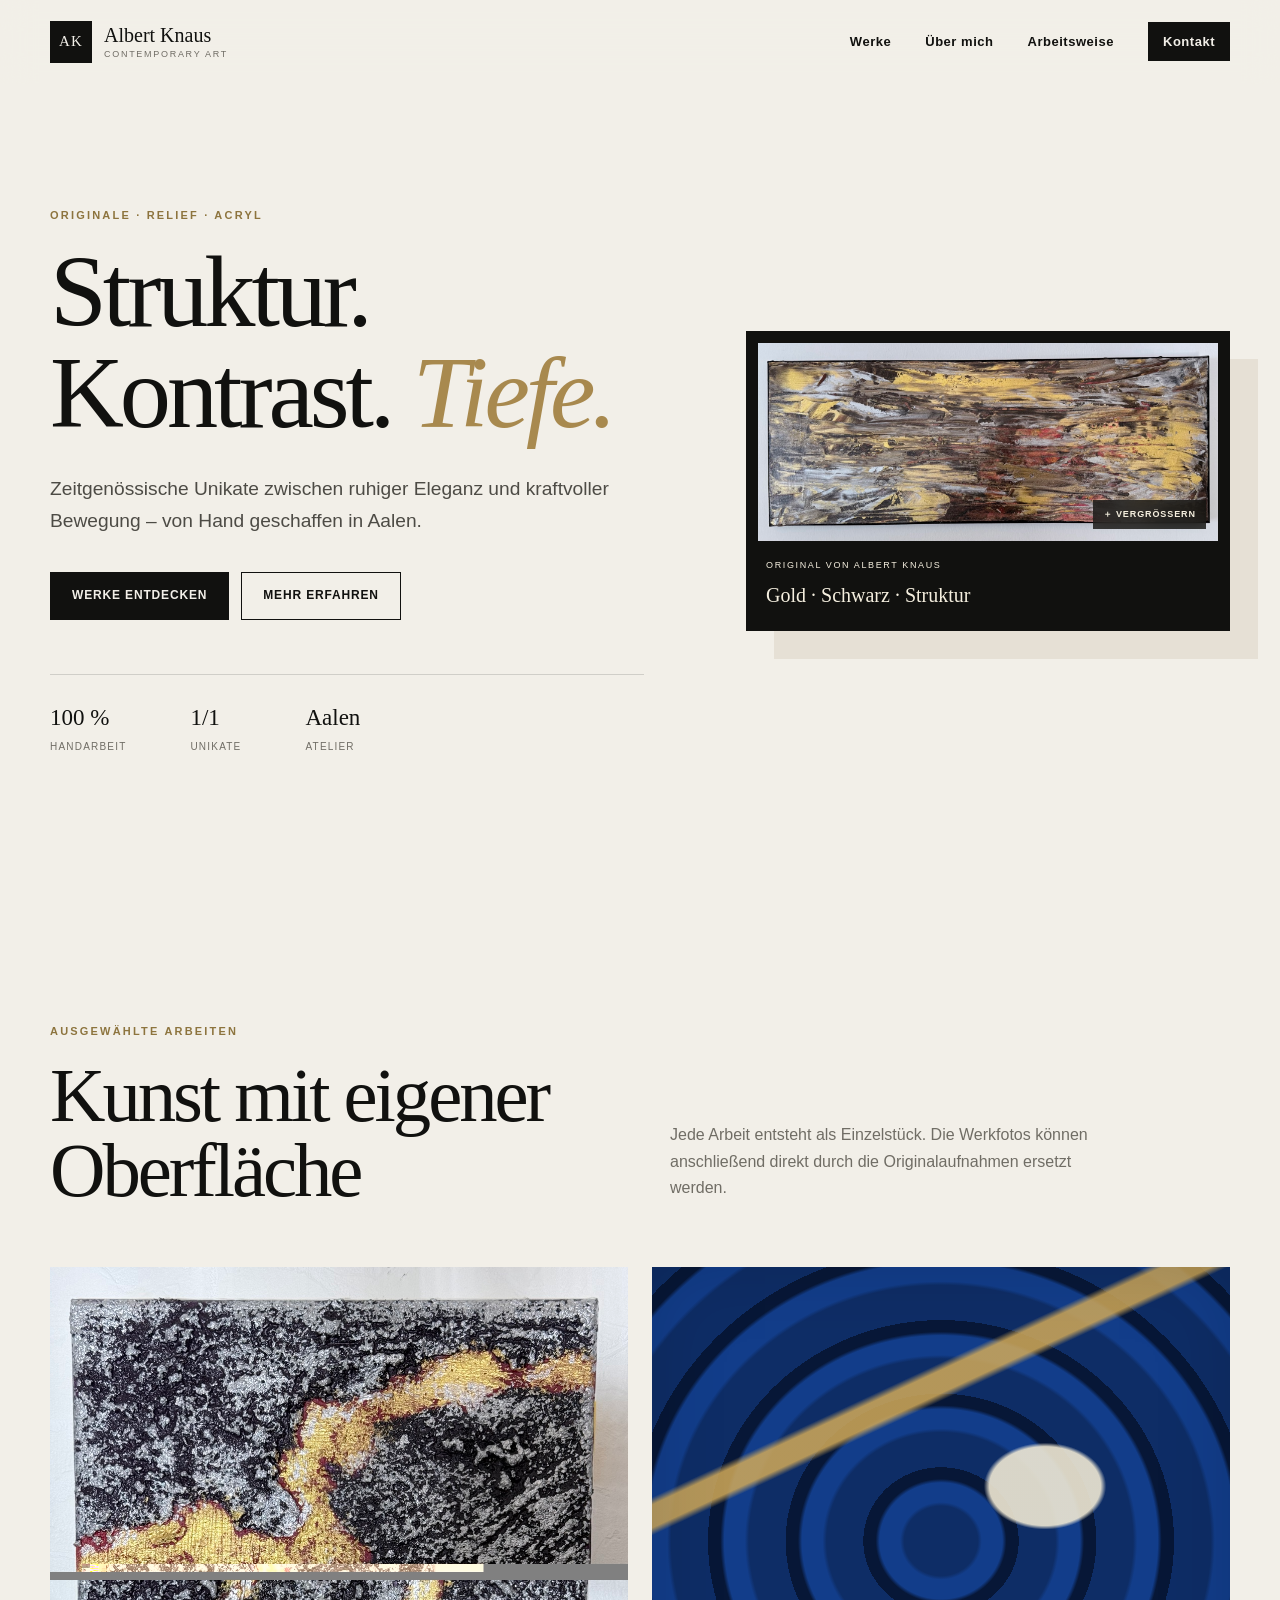
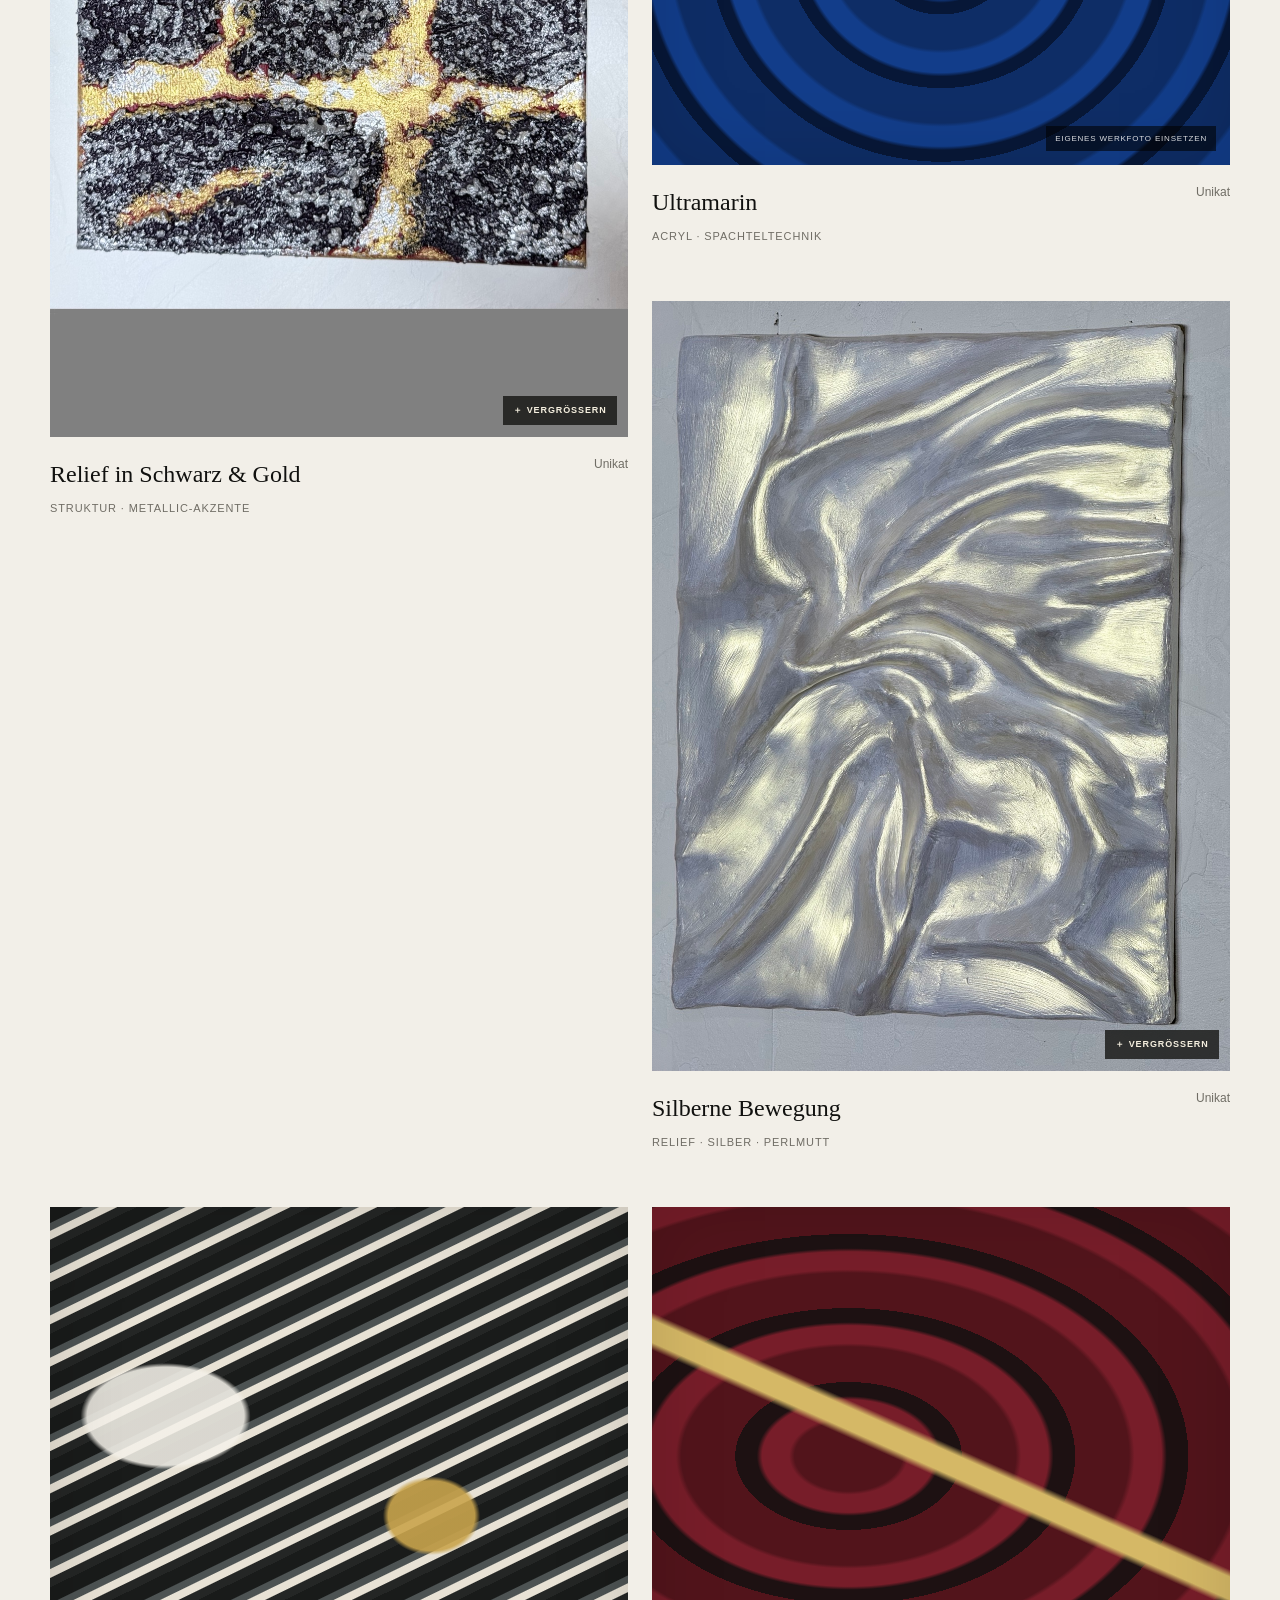
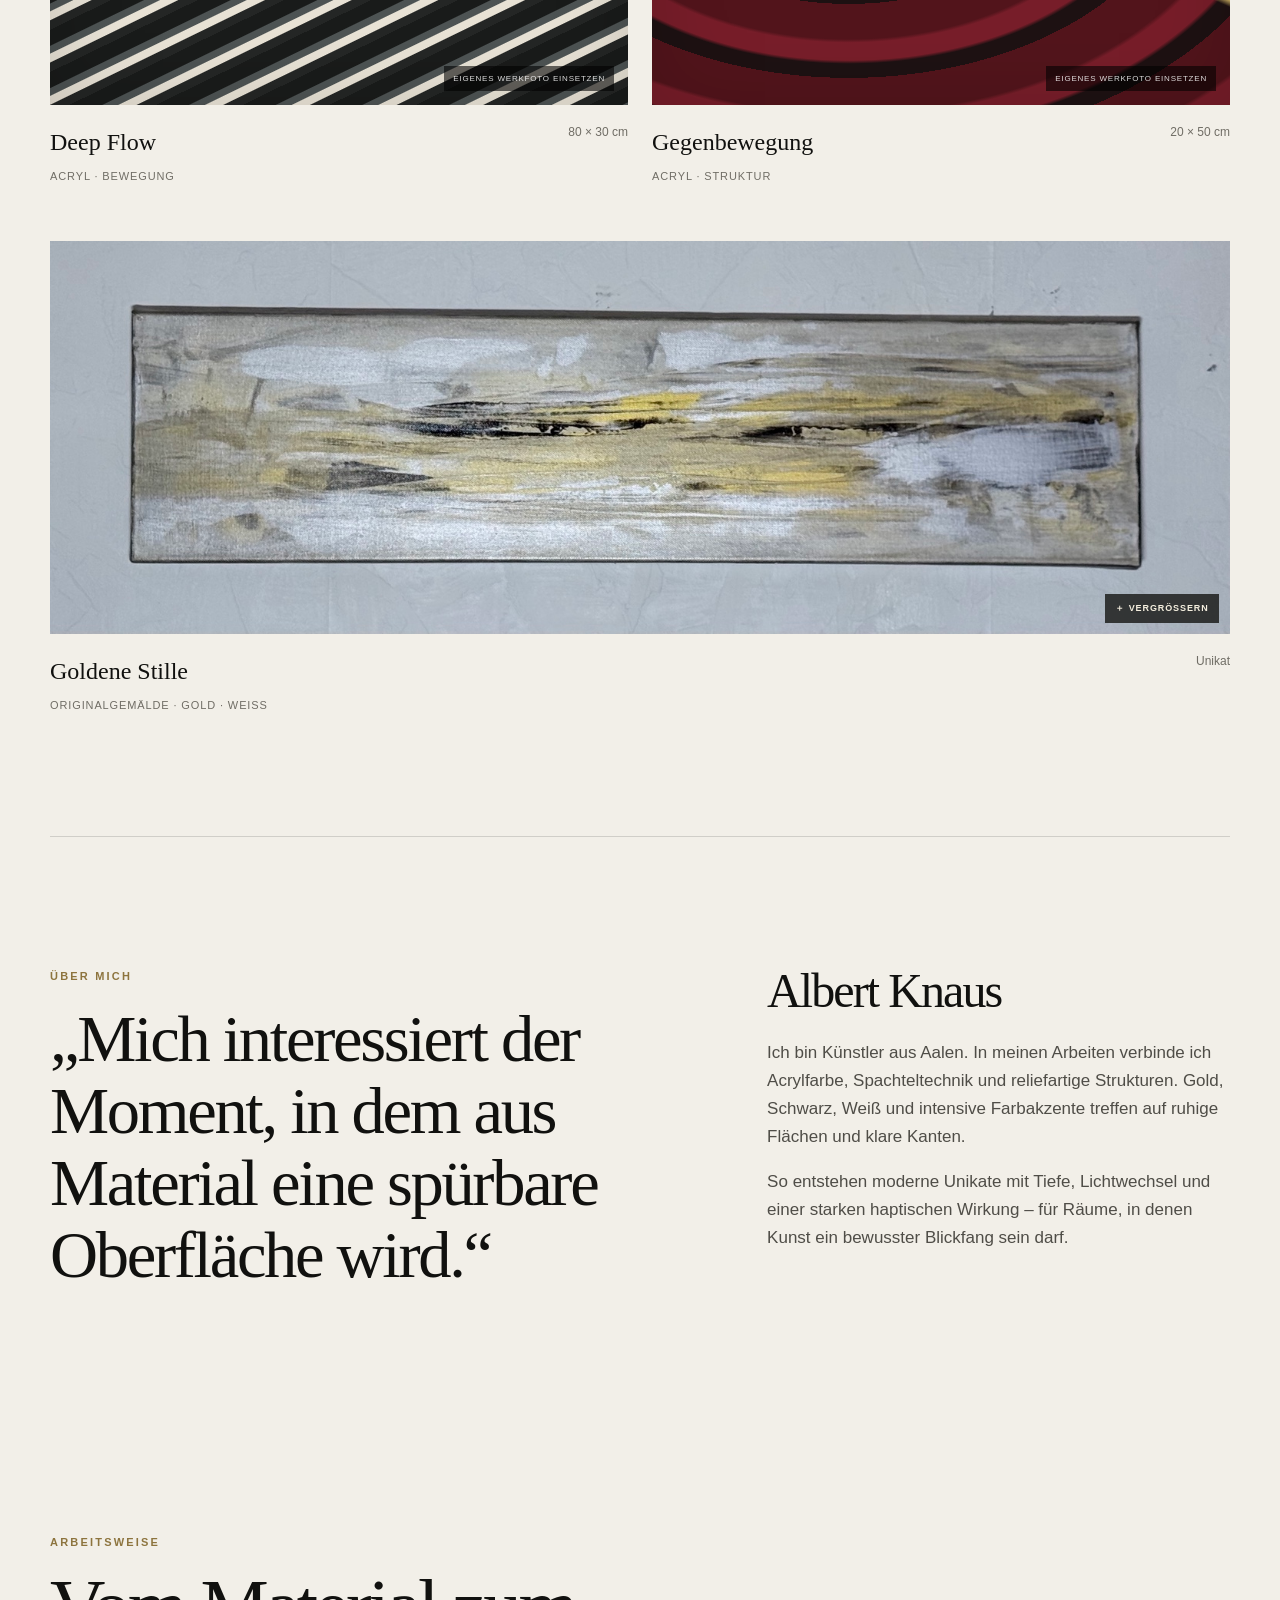
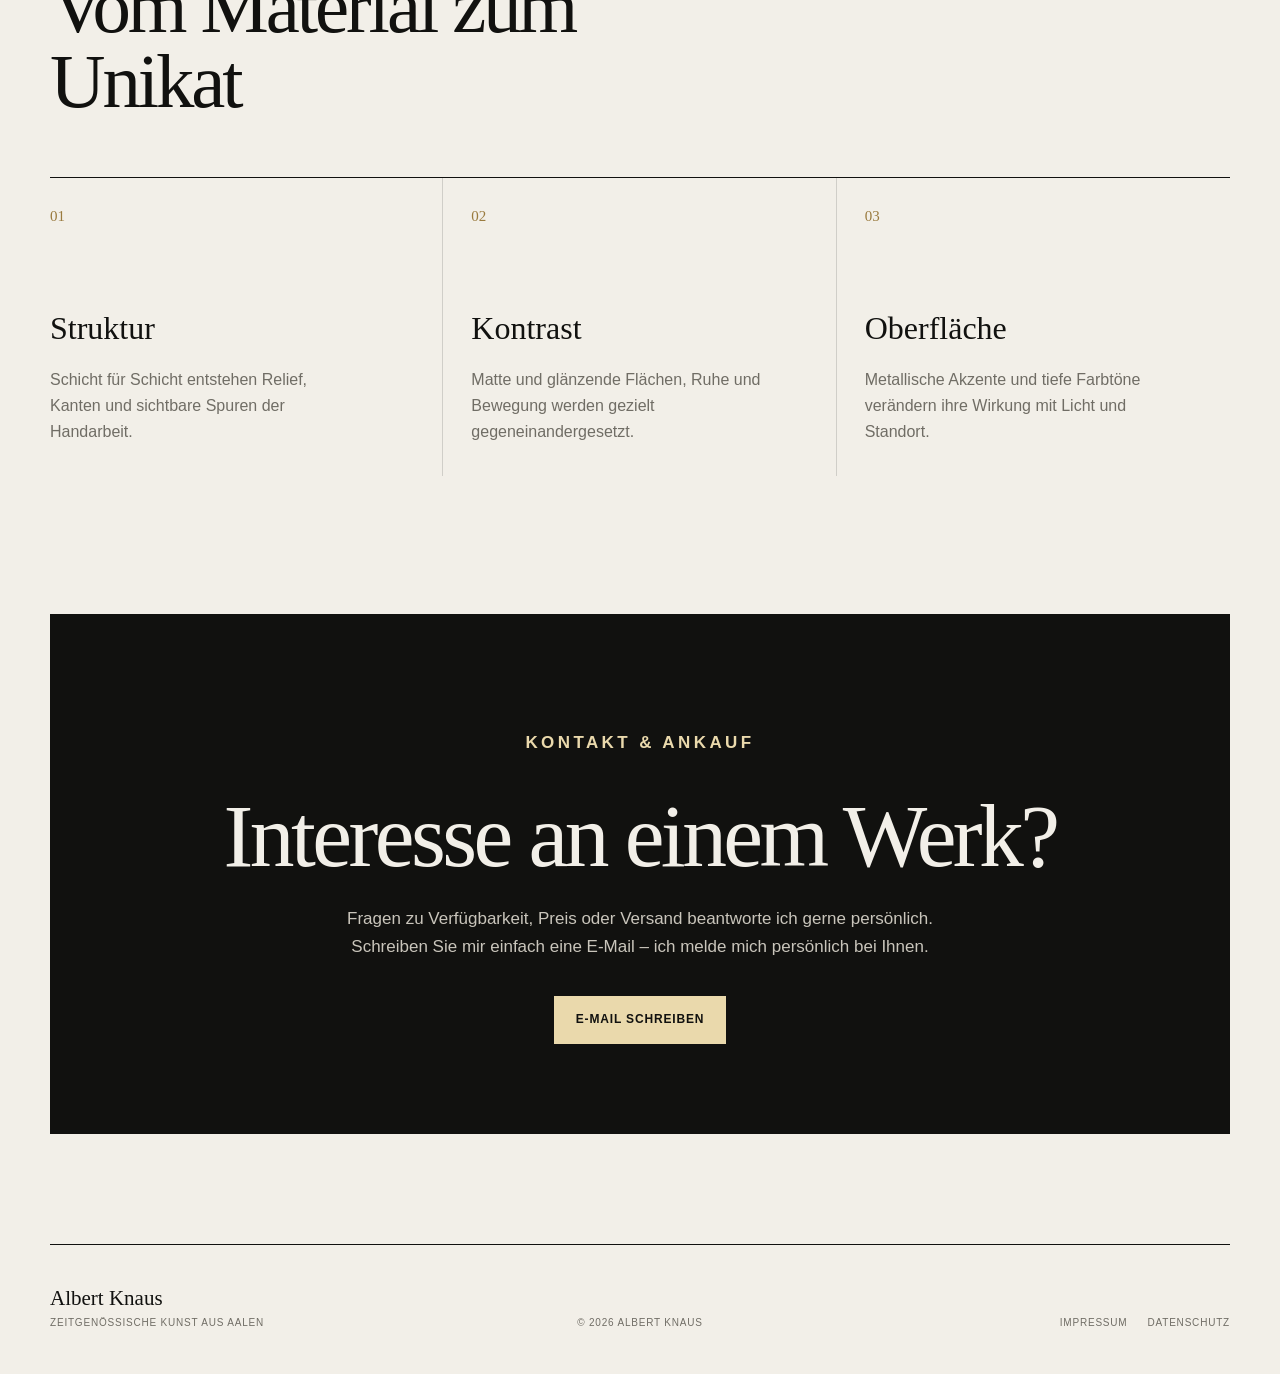
==== index.html @ ae52a7ef "Neu hochgeladenes Reliefbild verwenden" ====
<!doctype html>
<html lang="de">
  <head>
    <meta charset="utf-8" />
    <meta name="viewport" content="width=device-width, initial-scale=1" />
    <meta
      name="description"
      content="Zeitgenössische Unikate von Albert Knaus: Relief, Acryl, Spachteltechnik und skulpturale Arbeiten aus Aalen."
    />
    <meta name="theme-color" content="#11110f" />
    <title>Albert Knaus | Zeitgenössische Kunst</title>
    <link rel="stylesheet" href="styles.css?v=20260716-3" />
    <script defer src="script.js?v=20260716-3"></script>
  </head>

  <body>
    <a class="skip-link" href="#inhalt">Zum Inhalt springen</a>

    <header class="site-header" data-header>
      <a class="brand" href="#start" aria-label="Startseite Albert Knaus">
        <span class="brand-mark" aria-hidden="true">AK</span>
        <span class="brand-copy">
          <strong>Albert Knaus</strong>
          <small>Contemporary Art</small>
        </span>
      </a>

      <button
        class="menu-button"
        type="button"
        aria-expanded="false"
        aria-controls="main-navigation"
        data-menu-button
      >
        <span></span><span></span><span></span>
        <span class="sr-only">Menü öffnen</span>
      </button>

      <nav id="main-navigation" class="main-navigation" aria-label="Hauptnavigation" data-menu>
        <a href="#werke">Werke</a>
        <a href="#ueber-mich">Über mich</a>
        <a href="#arbeitsweise">Arbeitsweise</a>
        <a class="nav-contact" href="#kontakt">Kontakt</a>
      </nav>
    </header>

    <main id="inhalt">
      <section id="start" class="hero section-shell">
        <div class="hero-copy reveal">
          <p class="eyebrow">Originale · Relief · Acryl</p>
          <h1>Struktur.<br />Kontrast. <em>Tiefe.</em></h1>
          <p class="hero-text">
            Zeitgenössische Unikate zwischen ruhiger Eleganz und kraftvoller Bewegung –
            von Hand geschaffen in Aalen.
          </p>
          <div class="hero-actions">
            <a class="button button-primary" href="#werke">Werke entdecken</a>
            <a class="button button-quiet" href="#ueber-mich">Mehr erfahren</a>
          </div>

          <dl class="hero-facts" aria-label="Atelier in Kürze">
            <div><dt>100 %</dt><dd>Handarbeit</dd></div>
            <div><dt>1/1</dt><dd>Unikate</dd></div>
            <div><dt>Aalen</dt><dd>Atelier</dd></div>
          </dl>
        </div>

        <figure class="hero-art reveal">
          <div class="hero-art-open">
            <img
              src="assets/gold-schwarz-struktur.jpeg"
              alt="Abstraktes Originalgemälde von Albert Knaus in Gold, Schwarz, Weiß und Bordeaux"
            />
            <button
              class="image-open-trigger"
              type="button"
              data-viewer-open
              data-image-src="assets/gold-schwarz-struktur.jpeg"
              data-image-alt="Abstraktes Originalgemälde von Albert Knaus in Gold, Schwarz, Weiß und Bordeaux"
              data-image-caption="Gold · Schwarz · Struktur"
              aria-label="Gold · Schwarz · Struktur groß anzeigen"
            ></button>
            <span class="zoom-hint" aria-hidden="true">＋ Vergrößern</span>
          </div>
          <figcaption class="hero-art-caption">
            <span>Original von Albert Knaus</span>
            <strong>Gold · Schwarz · Struktur</strong>
          </figcaption>
        </figure>
      </section>

      <section id="werke" class="works section-shell">
        <div class="section-heading reveal">
          <p class="eyebrow">Ausgewählte Arbeiten</p>
          <h2>Kunst mit eigener Oberfläche</h2>
          <p>
            Jede Arbeit entsteht als Einzelstück. Die Werkfotos können anschließend direkt
            durch die Originalaufnahmen ersetzt werden.
          </p>
        </div>

        <div class="work-grid">
          <article class="work-card work-card-large reveal">
            <div class="art-preview art-preview-photo">
              <img
                class="work-image"
                src="assets/relief-schwarz-gold-neu.jpeg"
                alt="Abstraktes Relief von Albert Knaus in Schwarz, Silber, Gold und Bordeaux"
                loading="lazy"
              />
              <button
                class="image-open-trigger"
                type="button"
                data-viewer-open
                data-image-src="assets/relief-schwarz-gold-neu.jpeg"
                data-image-alt="Abstraktes Relief von Albert Knaus in Schwarz, Silber, Gold und Bordeaux"
                data-image-caption="Relief in Schwarz &amp; Gold"
                aria-label="Relief in Schwarz und Gold groß anzeigen"
              ></button>
              <span class="zoom-hint" aria-hidden="true">＋ Vergrößern</span>
            </div>
            <div class="work-meta">
              <div><h3>Relief in Schwarz &amp; Gold</h3><p>Struktur · Metallic-Akzente</p></div>
              <span>Unikat</span>
            </div>
          </article>

          <article class="work-card reveal">
            <div class="art-preview art-preview-blue" role="img" aria-label="Platzhalter für Acrylbild in Ultramarin">
              <span class="art-surface"></span>
              <span class="preview-note">Eigenes Werkfoto einsetzen</span>
            </div>
            <div class="work-meta">
              <div><h3>Ultramarin</h3><p>Acryl · Spachteltechnik</p></div>
              <span>Unikat</span>
            </div>
          </article>

          <article class="work-card work-card-portrait reveal">
            <div class="art-preview art-preview-photo">
              <img
                class="work-image"
                src="assets/silberne-bewegung.jpeg"
                alt="Helles abstraktes Relief von Albert Knaus mit fließenden silbernen und perlmuttfarbenen Strukturen"
                loading="lazy"
              />
              <button
                class="image-open-trigger"
                type="button"
                data-viewer-open
                data-image-src="assets/silberne-bewegung.jpeg"
                data-image-alt="Helles abstraktes Relief von Albert Knaus mit fließenden silbernen und perlmuttfarbenen Strukturen"
                data-image-caption="Silberne Bewegung"
                aria-label="Silberne Bewegung groß anzeigen"
              ></button>
              <span class="zoom-hint" aria-hidden="true">＋ Vergrößern</span>
            </div>
            <div class="work-meta">
              <div><h3>Silberne Bewegung</h3><p>Relief · Silber · Perlmutt</p></div>
              <span>Unikat</span>
            </div>
          </article>

          <article class="work-card reveal">
            <div class="art-preview art-preview-flow" role="img" aria-label="Platzhalter für abstraktes Spachtelbild">
              <span class="art-surface"></span>
              <span class="preview-note">Eigenes Werkfoto einsetzen</span>
            </div>
            <div class="work-meta">
              <div><h3>Deep Flow</h3><p>Acryl · Bewegung</p></div>
              <span>80 × 30 cm</span>
            </div>
          </article>

          <article class="work-card reveal">
            <div class="art-preview art-preview-red" role="img" aria-label="Platzhalter für Arbeit mit Bordeauxrot">
              <span class="art-surface"></span>
              <span class="preview-note">Eigenes Werkfoto einsetzen</span>
            </div>
            <div class="work-meta">
              <div><h3>Gegenbewegung</h3><p>Acryl · Struktur</p></div>
              <span>20 × 50 cm</span>
            </div>
          </article>

          <article class="work-card work-card-wide reveal">
            <div class="art-preview art-preview-photo">
              <img
                class="work-image"
                src="assets/goldene-stille.jpeg"
                alt="Horizontales abstraktes Originalgemälde von Albert Knaus in Weiß, Beige, Schwarz und Gold"
                loading="lazy"
              />
              <button
                class="image-open-trigger"
                type="button"
                data-viewer-open
                data-image-src="assets/goldene-stille.jpeg"
                data-image-alt="Horizontales abstraktes Originalgemälde von Albert Knaus in Weiß, Beige, Schwarz und Gold"
                data-image-caption="Goldene Stille"
                aria-label="Goldene Stille groß anzeigen"
              ></button>
              <span class="zoom-hint" aria-hidden="true">＋ Vergrößern</span>
            </div>
            <div class="work-meta">
              <div><h3>Goldene Stille</h3><p>Originalgemälde · Gold · Weiß</p></div>
              <span>Unikat</span>
            </div>
          </article>
        </div>
      </section>

      <section id="ueber-mich" class="about section-shell">
        <div class="about-statement reveal">
          <p class="eyebrow">Über mich</p>
          <blockquote>
            „Mich interessiert der Moment, in dem aus Material eine spürbare Oberfläche wird.“
          </blockquote>
        </div>

        <div class="about-copy reveal">
          <h2>Albert Knaus</h2>
          <p>
            Ich bin Künstler aus Aalen. In meinen Arbeiten verbinde ich Acrylfarbe,
            Spachteltechnik und reliefartige Strukturen. Gold, Schwarz, Weiß und intensive
            Farbakzente treffen auf ruhige Flächen und klare Kanten.
          </p>
          <p>
            So entstehen moderne Unikate mit Tiefe, Lichtwechsel und einer starken
            haptischen Wirkung – für Räume, in denen Kunst ein bewusster Blickfang sein darf.
          </p>
        </div>
      </section>

      <section id="arbeitsweise" class="process section-shell">
        <div class="section-heading reveal">
          <p class="eyebrow">Arbeitsweise</p>
          <h2>Vom Material zum Unikat</h2>
        </div>

        <ol class="process-list">
          <li class="reveal">
            <span>01</span>
            <div><h3>Struktur</h3><p>Schicht für Schicht entstehen Relief, Kanten und sichtbare Spuren der Handarbeit.</p></div>
          </li>
          <li class="reveal">
            <span>02</span>
            <div><h3>Kontrast</h3><p>Matte und glänzende Flächen, Ruhe und Bewegung werden gezielt gegeneinandergesetzt.</p></div>
          </li>
          <li class="reveal">
            <span>03</span>
            <div><h3>Oberfläche</h3><p>Metallische Akzente und tiefe Farbtöne verändern ihre Wirkung mit Licht und Standort.</p></div>
          </li>
        </ol>
      </section>

      <section id="kontakt" class="contact section-shell reveal">
        <p class="eyebrow">Kontakt &amp; Ankauf</p>
        <h2>Interesse an einem Werk?</h2>
        <p>
          Fragen zu Verfügbarkeit, Preis oder Versand beantworte ich gerne persönlich.
          Schreiben Sie mir einfach eine E-Mail – ich melde mich persönlich bei Ihnen.
        </p>
        <a class="button button-primary" href="mailto:albertknaus4@gmail.com">
          E-Mail schreiben
        </a>
      </section>
    </main>

    <footer class="site-footer section-shell">
      <div><strong>Albert Knaus</strong><span>Zeitgenössische Kunst aus Aalen</span></div>
      <p>© <span data-year></span> Albert Knaus</p>
      <div class="footer-links"><a href="impressum.html">Impressum</a><a href="datenschutz.html">Datenschutz</a></div>
    </footer>

    <div
      class="image-viewer"
      data-image-viewer
      role="dialog"
      aria-modal="true"
      aria-label="Vergrößerte Bildansicht"
      aria-hidden="true"
      hidden
    >
      <button
        class="image-viewer-backdrop"
        type="button"
        data-viewer-close
        tabindex="-1"
        aria-label="Großansicht schließen"
      ></button>
      <div class="image-viewer-panel">
        <button class="image-viewer-close" type="button" data-viewer-close>
          <span aria-hidden="true">×</span> Schließen
        </button>
        <img data-viewer-image alt="" />
        <p data-viewer-caption></p>
      </div>
    </div>
  </body>
</html>
---- styles.css ----
:root {
  --ink: #11110f;
  --ink-soft: #1a1916;
  --paper: #f2efe8;
  --paper-deep: #e6e0d5;
  --gold: #c8a766;
  --gold-light: #ead9ac;
  --muted: #706d65;
  --line: rgba(17, 17, 15, 0.15);
  --serif: Georgia, "Times New Roman", serif;
  --sans: Inter, ui-sans-serif, -apple-system, BlinkMacSystemFont, "Segoe UI", sans-serif;
  --shell: min(1180px, calc(100% - 40px));
}

* { box-sizing: border-box; }
html { scroll-behavior: smooth; }
body {
  margin: 0;
  color: var(--ink);
  background: var(--paper);
  font-family: var(--sans);
  font-size: 16px;
  line-height: 1.65;
  -webkit-font-smoothing: antialiased;
}
a { color: inherit; }
button, a { -webkit-tap-highlight-color: transparent; }
.section-shell { width: var(--shell); margin-inline: auto; }
.sr-only {
  position: absolute;
  width: 1px;
  height: 1px;
  padding: 0;
  margin: -1px;
  overflow: hidden;
  clip: rect(0, 0, 0, 0);
  white-space: nowrap;
  border: 0;
}
.skip-link {
  position: fixed;
  top: 10px;
  left: 10px;
  z-index: 100;
  padding: 10px 14px;
  color: var(--paper);
  background: var(--ink);
  transform: translateY(-160%);
}
.skip-link:focus { transform: translateY(0); }

.site-header {
  position: sticky;
  top: 0;
  z-index: 50;
  display: flex;
  align-items: center;
  justify-content: space-between;
  width: 100%;
  min-height: 84px;
  padding: 12px max(20px, calc((100% - 1180px) / 2));
  background: color-mix(in srgb, var(--paper) 88%, transparent);
  border-bottom: 1px solid transparent;
  backdrop-filter: blur(16px);
  transition: min-height 180ms ease, border-color 180ms ease;
}
.site-header.is-scrolled { min-height: 70px; border-color: var(--line); }
.brand { display: inline-flex; align-items: center; gap: 12px; text-decoration: none; }
.brand-mark {
  display: grid;
  width: 42px;
  aspect-ratio: 1;
  place-items: center;
  color: var(--paper);
  background: var(--ink);
  font-family: var(--serif);
  font-size: 15px;
  letter-spacing: 0.08em;
}
.brand-copy { display: grid; line-height: 1.1; }
.brand-copy strong { font-family: var(--serif); font-size: 20px; font-weight: 500; }
.brand-copy small { margin-top: 4px; color: var(--muted); font-size: 9px; letter-spacing: 0.19em; text-transform: uppercase; }
.main-navigation { display: flex; align-items: center; gap: 34px; }
.main-navigation a { font-size: 13px; font-weight: 600; letter-spacing: 0.04em; text-decoration: none; }
.main-navigation a:not(.nav-contact) { position: relative; }
.main-navigation a:not(.nav-contact)::after {
  position: absolute;
  right: 0;
  bottom: -5px;
  left: 0;
  height: 1px;
  content: "";
  background: var(--ink);
  transform: scaleX(0);
  transform-origin: right;
  transition: transform 180ms ease;
}
.main-navigation a:hover::after { transform: scaleX(1); transform-origin: left; }
.nav-contact { padding: 9px 15px; color: var(--paper); background: var(--ink); }
.menu-button { display: none; }

.hero {
  display: grid;
  grid-template-columns: minmax(0, 0.92fr) minmax(360px, 0.75fr);
  gap: clamp(44px, 8vw, 110px);
  align-items: center;
  min-height: calc(100svh - 84px);
  padding-block: 60px 82px;
}
.eyebrow { margin: 0 0 18px; color: #8d743e; font-size: 11px; font-weight: 750; letter-spacing: 0.2em; text-transform: uppercase; }
.hero h1, .section-heading h2, .about h2, .contact h2 {
  margin: 0;
  font-family: var(--serif);
  font-weight: 400;
  line-height: 0.98;
  letter-spacing: -0.04em;
}
.hero h1 { max-width: 720px; font-size: clamp(64px, 8vw, 118px); }
.hero h1 em { color: #a8894e; font-weight: 400; }
.hero-text { max-width: 620px; margin: 30px 0 0; color: #4d4b45; font-size: clamp(17px, 1.5vw, 20px); }
.hero-actions { display: flex; flex-wrap: wrap; gap: 12px; margin-top: 36px; }
.button {
  display: inline-flex;
  align-items: center;
  justify-content: center;
  min-height: 48px;
  padding: 12px 21px;
  border: 1px solid var(--ink);
  font-size: 12px;
  font-weight: 750;
  letter-spacing: 0.07em;
  text-decoration: none;
  text-transform: uppercase;
  transition: color 180ms ease, background 180ms ease, transform 180ms ease;
}
.button:hover { transform: translateY(-2px); }
.button-primary { color: var(--paper); background: var(--ink); }
.button-primary:hover { color: var(--ink); background: var(--gold-light); }
.button-quiet { background: transparent; }
.button-quiet:hover { color: var(--paper); background: var(--ink); }
.hero-facts { display: flex; gap: clamp(28px, 5vw, 68px); margin: 54px 0 0; padding-top: 24px; border-top: 1px solid var(--line); }
.hero-facts div { display: grid; }
.hero-facts dt { font-family: var(--serif); font-size: 23px; }
.hero-facts dd { margin: 2px 0 0; color: var(--muted); font-size: 10px; letter-spacing: 0.12em; text-transform: uppercase; }

.hero-art {
  position: relative;
  width: 100%;
  max-width: 620px;
  justify-self: end;
  margin: 0;
  padding: 12px;
  overflow: visible;
  color: #f5efdf;
  background: #11110f;
  box-shadow: 28px 28px 0 var(--paper-deep);
}
.hero-art-open {
  position: relative;
  display: block;
  width: 100%;
  overflow: hidden;
}
.hero-art-open img { display: block; width: 100%; height: auto; aspect-ratio: 2.327 / 1; object-fit: cover; transition: transform 450ms ease; }
.hero-art-open:hover img { transform: scale(1.02); }
.zoom-hint {
  position: absolute;
  z-index: 2;
  right: 12px;
  bottom: 12px;
  padding: 7px 10px;
  color: #f5efdf;
  background: rgba(17, 17, 15, .78);
  font-family: var(--sans);
  font-size: 9px;
  font-weight: 750;
  letter-spacing: .1em;
  text-transform: uppercase;
  backdrop-filter: blur(8px);
  pointer-events: none;
}
.image-open-trigger {
  position: absolute;
  z-index: 1;
  inset: 0;
  display: block;
  width: 100%;
  height: 100%;
  margin: 0;
  padding: 0;
  background: transparent;
  border: 0;
  border-radius: 0;
  appearance: none;
  -webkit-appearance: none;
  cursor: zoom-in;
}
.hero-art-caption { display: grid; padding: 17px 8px 7px; }
.hero-art-caption span { font-size: 9px; letter-spacing: .18em; text-transform: uppercase; }
.hero-art-caption strong { margin-top: 6px; font-family: var(--serif); font-size: 20px; font-weight: 400; }

.works { padding-block: 122px; }
.section-heading { display: grid; grid-template-columns: 1fr 1fr; column-gap: 60px; align-items: end; margin-bottom: 58px; }
.section-heading .eyebrow { grid-column: 1 / -1; }
.section-heading h2 { max-width: 670px; font-size: clamp(48px, 6vw, 82px); }
.section-heading > p:last-child { max-width: 460px; margin: 0 0 7px; color: var(--muted); }
.work-grid { display: grid; grid-template-columns: repeat(2, minmax(0, 1fr)); gap: 56px 24px; }
.work-card-large { grid-row: span 2; }
.work-card-wide { grid-column: 1 / -1; }
.art-preview { position: relative; aspect-ratio: 1.16; overflow: hidden; background: #d5d0c5; }
.work-card-large .art-preview { aspect-ratio: .79; }
.work-card-wide .art-preview { aspect-ratio: 2.25; }
.work-card-portrait .art-preview { aspect-ratio: .75; }
.art-preview-photo,
.work-card-large .art-preview-photo,
.work-card-portrait .art-preview-photo,
.work-card-wide .art-preview-photo { aspect-ratio: auto; background: transparent; }
.art-preview::after { position: absolute; inset: 0; content: ""; box-shadow: inset 0 0 80px rgba(0,0,0,.14); }
.art-preview-photo::after { content: none; box-shadow: none; }
.work-image { display: block; width: 100%; height: auto; transition: transform 700ms cubic-bezier(.2,.7,.1,1); }
.art-preview-photo:hover .work-image { transform: scale(1.02); }
.art-surface { position: absolute; inset: 0; transition: transform 700ms cubic-bezier(.2,.7,.1,1); }
.work-card:hover .art-surface, .work-card:hover .glass-form { transform: scale(1.035); }
.preview-note {
  position: absolute;
  z-index: 4;
  right: 14px;
  bottom: 14px;
  padding: 6px 9px;
  color: rgba(255,255,255,.85);
  background: rgba(0,0,0,.58);
  font-size: 8px;
  letter-spacing: .1em;
  text-transform: uppercase;
}
.art-preview-gold { background: #0a0a09; }
.art-preview-gold .art-surface {
  background:
    linear-gradient(112deg, transparent 0 48%, rgba(224,187,91,.95) 49% 54%, transparent 55%),
    radial-gradient(ellipse at 55% 42%, #bc8d39 0 17%, transparent 18%),
    radial-gradient(ellipse at 48% 63%, #dbba6b 0 15%, transparent 16%),
    repeating-linear-gradient(28deg, transparent 0 13px, rgba(255,255,255,.08) 14px, transparent 16px),
    #0b0c0b;
}
.art-preview-blue .art-surface {
  background:
    radial-gradient(ellipse at 68% 44%, rgba(239,232,211,.9) 0 10%, transparent 11%),
    linear-gradient(155deg, transparent 30%, rgba(212,171,88,.84) 31% 34%, transparent 35%),
    repeating-radial-gradient(ellipse at 50% 55%, #0e2d66 0 9%, #123d8a 10% 15%, #071737 16% 19%);
}
.art-preview-light .art-surface {
  background:
    linear-gradient(118deg, transparent 0 52%, #aa873d 53% 55%, transparent 56%),
    repeating-radial-gradient(ellipse at 36% 55%, transparent 0 10px, rgba(100,95,84,.12) 11px, transparent 14px),
    linear-gradient(135deg, #f4f1e9, #cfc9bc);
}
.art-preview-flow .art-surface {
  background:
    radial-gradient(ellipse at 20% 42%, rgba(244,241,233,.88) 0 12%, transparent 13%),
    radial-gradient(ellipse at 66% 62%, rgba(201,164,76,.9) 0 8%, transparent 9%),
    repeating-linear-gradient(154deg, #191b1a 0 14px, #4d5353 15px 21px, #e8e2d5 22px 29px, #242625 30px 38px);
}
.art-preview-red .art-surface {
  background:
    linear-gradient(24deg, transparent 0 47%, #d5b866 48% 51%, transparent 52%),
    repeating-radial-gradient(ellipse at 34% 50%, #52141b 0 10%, #771d29 11% 16%, #1d1112 17% 21%);
}
.art-preview-glass { background: linear-gradient(126deg, #d9d1c2, #f6f1e6 54%, #c2b8a9); }
.glass-form {
  position: absolute;
  top: 50%;
  left: 50%;
  width: 45%;
  height: 37%;
  border: 7px solid rgba(86,36,24,.7);
  border-radius: 57% 43% 66% 34% / 44% 63% 37% 56%;
  background: radial-gradient(circle at 30% 30%, rgba(255,255,255,.75), rgba(126,46,27,.55) 44%, rgba(63,24,16,.15) 70%);
  box-shadow: 12px 18px 23px rgba(68,37,26,.24), inset 0 0 28px rgba(255,255,255,.75);
  transform: translate(-50%, -50%) rotate(-8deg);
  transition: transform 700ms cubic-bezier(.2,.7,.1,1);
}
.work-card:hover .glass-form { transform: translate(-50%, -50%) rotate(-5deg) scale(1.035); }
.work-meta { display: flex; justify-content: space-between; gap: 20px; margin-top: 18px; }
.work-meta h3 { margin: 0; font-family: var(--serif); font-size: 24px; font-weight: 400; }
.work-meta p { margin: 4px 0 0; color: var(--muted); font-size: 11px; letter-spacing: .08em; text-transform: uppercase; }
.work-meta > span { flex: 0 0 auto; color: var(--muted); font-size: 12px; }

.about { display: grid; grid-template-columns: 1.12fr .88fr; gap: clamp(50px, 10vw, 150px); padding-block: 130px; border-top: 1px solid var(--line); }
.about blockquote { max-width: 700px; margin: 0; font-family: var(--serif); font-size: clamp(42px, 5.2vw, 72px); line-height: 1.08; letter-spacing: -.035em; }
.about h2 { margin-bottom: 25px; font-size: 48px; }
.about-copy p { color: #4f4d47; font-size: 17px; }

.process { padding-block: 112px 138px; }
.process .section-heading { grid-template-columns: 1fr; }
.process-list { display: grid; grid-template-columns: repeat(3, 1fr); gap: 0; margin: 0; padding: 0; list-style: none; border-top: 1px solid var(--ink); }
.process-list li { min-height: 275px; padding: 25px 28px 30px 0; border-right: 1px solid var(--line); }
.process-list li + li { padding-left: 28px; }
.process-list li:last-child { border-right: 0; }
.process-list li > span { color: #9a7b3f; font-family: var(--serif); font-size: 15px; }
.process-list h3 { margin: 72px 0 12px; font-family: var(--serif); font-size: 32px; font-weight: 400; }
.process-list p { max-width: 300px; margin: 0; color: var(--muted); }

.contact { margin-bottom: 110px; padding: 90px clamp(30px, 8vw, 110px); color: var(--paper); background: var(--ink); text-align: center; }
.contact .eyebrow { color: var(--gold-light); }
.contact h2 { font-size: clamp(52px, 7vw, 90px); }
.contact p { max-width: 650px; margin: 25px auto 35px; color: #c9c5bb; font-size: 17px; }
.contact .button-primary { color: var(--ink); background: var(--gold-light); border-color: var(--gold-light); }
.contact .button-primary:hover { color: var(--paper); background: transparent; }

.site-footer { display: grid; grid-template-columns: 1fr auto 1fr; align-items: end; gap: 30px; padding-block: 36px 42px; border-top: 1px solid var(--ink); }
.site-footer > div:first-child { display: grid; }
.site-footer strong { font-family: var(--serif); font-size: 21px; font-weight: 400; }
.site-footer span, .site-footer p, .footer-links { color: var(--muted); font-size: 10px; letter-spacing: .08em; text-transform: uppercase; }
.site-footer p { margin: 0; }
.footer-links { display: flex; justify-content: flex-end; gap: 20px; }
.footer-links a { text-decoration: none; }

body.viewer-open { overflow: hidden; }
.image-viewer[hidden] { display: none; }
.image-viewer {
  position: fixed;
  z-index: 1000;
  inset: 0;
  display: grid;
  padding: 70px 24px 24px;
  place-items: center;
}
.image-viewer-backdrop {
  position: absolute;
  inset: 0;
  width: 100%;
  height: 100%;
  margin: 0;
  padding: 0;
  background: rgba(7, 7, 6, .94);
  border: 0;
  border-radius: 0;
  appearance: none;
  -webkit-appearance: none;
  cursor: zoom-out;
}
.image-viewer-panel {
  position: relative;
  z-index: 1;
  display: grid;
  max-width: min(94vw, 1500px);
  max-height: calc(100vh - 94px);
  max-height: calc(100dvh - 94px);
  place-items: center;
}
.image-viewer-panel img {
  display: block;
  width: auto;
  max-width: min(94vw, 1500px);
  height: auto;
  max-height: calc(100vh - 150px);
  max-height: calc(100dvh - 150px);
  object-fit: contain;
  background: #11110f;
  box-shadow: 0 24px 80px rgba(0, 0, 0, .65);
}
.image-viewer-close {
  position: fixed;
  z-index: 2;
  top: max(16px, env(safe-area-inset-top));
  right: max(16px, env(safe-area-inset-right));
  display: inline-flex;
  min-height: 44px;
  padding: 9px 14px;
  align-items: center;
  gap: 8px;
  color: #f5efdf;
  background: #11110f;
  border: 1px solid rgba(245, 239, 223, .55);
  cursor: pointer;
  font-size: 11px;
  font-weight: 750;
  letter-spacing: .08em;
  text-transform: uppercase;
}
.image-viewer-close span { font-size: 25px; font-weight: 400; line-height: .7; }
.image-viewer-close:hover { color: var(--ink); background: var(--gold-light); border-color: var(--gold-light); }
.image-viewer-panel p {
  margin: 12px 0 0;
  color: #d7d2c6;
  font-size: 11px;
  letter-spacing: .1em;
  text-align: center;
  text-transform: uppercase;
}

.legal-header { position: relative; }
.legal-back-link {
  font-size: 12px;
  font-weight: 700;
  letter-spacing: .06em;
  text-decoration: none;
  text-transform: uppercase;
}
.legal-back-link:hover { text-decoration: underline; text-underline-offset: 5px; }
.legal-document {
  width: min(820px, calc(100% - 40px));
  margin-inline: auto;
  padding-block: clamp(72px, 10vw, 130px);
}
.legal-document h1 {
  max-width: 760px;
  margin: 0;
  font-family: var(--serif);
  font-size: clamp(58px, 8vw, 96px);
  font-weight: 400;
  line-height: 1;
  letter-spacing: -.04em;
}
.legal-lead {
  max-width: 680px;
  margin: 28px 0 64px;
  color: #4d4b45;
  font-size: 18px;
}
.legal-content { border-top: 1px solid var(--ink); }
.legal-section {
  padding-block: 34px 38px;
  border-bottom: 1px solid var(--line);
}
.legal-section h2 {
  margin: 0 0 18px;
  font-family: var(--serif);
  font-size: clamp(28px, 4vw, 38px);
  font-weight: 400;
  line-height: 1.15;
}
.legal-section h3 { margin: 26px 0 8px; font-size: 16px; }
.legal-section p, .legal-section ul { margin: 10px 0 0; color: #4f4d47; }
.legal-section ul { padding-left: 22px; }
.legal-section li + li { margin-top: 7px; }
.legal-section address { color: #4f4d47; font-style: normal; }
.legal-section a { text-decoration-thickness: 1px; text-underline-offset: 3px; }
.legal-updated { margin: 28px 0 0; color: var(--muted); font-size: 12px; }
.legal-page .site-footer { width: min(820px, calc(100% - 40px)); }

.reveal { opacity: 0; transform: translateY(20px); transition: opacity 700ms ease, transform 700ms ease; }
.reveal.is-visible { opacity: 1; transform: none; }

@media (max-width: 900px) {
  .site-header { min-height: 70px; }
  .menu-button {
    display: grid;
    width: 44px;
    height: 44px;
    padding: 12px 9px;
    border: 0;
    background: transparent;
    cursor: pointer;
  }
  .menu-button > span:not(.sr-only) { display: block; height: 1px; background: var(--ink); transition: transform 180ms ease, opacity 180ms ease; }
  .menu-button[aria-expanded="true"] > span:nth-child(1) { transform: translateY(6px) rotate(45deg); }
  .menu-button[aria-expanded="true"] > span:nth-child(2) { opacity: 0; }
  .menu-button[aria-expanded="true"] > span:nth-child(3) { transform: translateY(-6px) rotate(-45deg); }
  .main-navigation {
    position: absolute;
    top: 69px;
    right: 0;
    left: 0;
    display: none;
    align-items: stretch;
    gap: 0;
    padding: 12px 20px 22px;
    background: var(--paper);
    border-bottom: 1px solid var(--line);
  }
  .main-navigation.is-open { display: grid; }
  .main-navigation a { padding: 13px 0; font-family: var(--serif); font-size: 24px; font-weight: 400; }
  .nav-contact { margin-top: 8px; padding-inline: 14px !important; font-family: var(--sans) !important; font-size: 12px !important; text-align: center; }
  .hero { grid-template-columns: 1fr; min-height: 0; padding-top: 74px; }
  .hero-art { width: min(88%, 520px); justify-self: center; margin-top: 24px; }
  .section-heading { grid-template-columns: 1fr; }
  .section-heading > p:last-child { margin-top: 24px; }
  .about { grid-template-columns: 1fr; }
  .process-list { grid-template-columns: 1fr; }
  .process-list li, .process-list li + li { display: grid; grid-template-columns: 60px 1fr; min-height: 0; padding: 27px 0; border-right: 0; border-bottom: 1px solid var(--line); }
  .process-list h3 { margin: 0 0 8px; }
  .site-footer { grid-template-columns: 1fr 1fr; }
  .site-footer p { order: 3; grid-column: 1 / -1; }
}

@media (max-width: 620px) {
  :root { --shell: min(100% - 28px, 1180px); }
  .brand-copy small { display: none; }
  .hero { padding-block: 52px 70px; }
  .hero h1 { font-size: clamp(54px, 18vw, 78px); }
  .hero-text { margin-top: 23px; }
  .hero-actions { display: grid; }
  .hero-facts { gap: 24px; justify-content: space-between; }
  .hero-art { width: calc(100% - 20px); box-shadow: 14px 14px 0 var(--paper-deep); }
  .hero-art-caption { padding: 15px 4px 5px; }
  .works, .about, .process { padding-block: 86px; }
  .section-heading { margin-bottom: 38px; }
  .section-heading h2 { font-size: 50px; }
  .work-grid { grid-template-columns: 1fr; gap: 42px; }
  .work-card-large, .work-card-wide { grid-column: auto; grid-row: auto; }
  .art-preview { aspect-ratio: 1.05; }
  .work-card-large .art-preview, .work-card-portrait .art-preview { aspect-ratio: .82; }
  .work-card-wide .art-preview { aspect-ratio: 3; }
  .art-preview-photo,
  .work-card-large .art-preview-photo,
  .work-card-portrait .art-preview-photo,
  .work-card-wide .art-preview-photo { aspect-ratio: auto; }
  .work-meta h3 { font-size: 21px; }
  .about blockquote { font-size: 42px; }
  .contact { width: 100%; margin-bottom: 70px; padding-block: 72px; }
  .contact h2 { font-size: 52px; }
  .site-footer { grid-template-columns: 1fr; align-items: start; }
  .footer-links { justify-content: flex-start; }
  .site-footer p { grid-column: auto; }
  .legal-document { width: calc(100% - 28px); padding-block: 56px 84px; }
  .legal-document h1 { font-size: 54px; }
  .legal-lead { margin-bottom: 48px; font-size: 16px; }
  .legal-page .site-footer { width: calc(100% - 28px); }
  .image-viewer { padding: 64px 10px 16px; }
  .image-viewer-panel img {
    max-width: calc(100vw - 20px);
    max-height: calc(100vh - 120px);
    max-height: calc(100dvh - 120px);
  }
  .image-viewer-panel p { margin-top: 9px; font-size: 9px; }
}

@media (prefers-reduced-motion: reduce) {
  html { scroll-behavior: auto; }
  *, *::before, *::after { scroll-behavior: auto !important; transition-duration: .01ms !important; animation-duration: .01ms !important; }
  .reveal { opacity: 1; transform: none; }
}
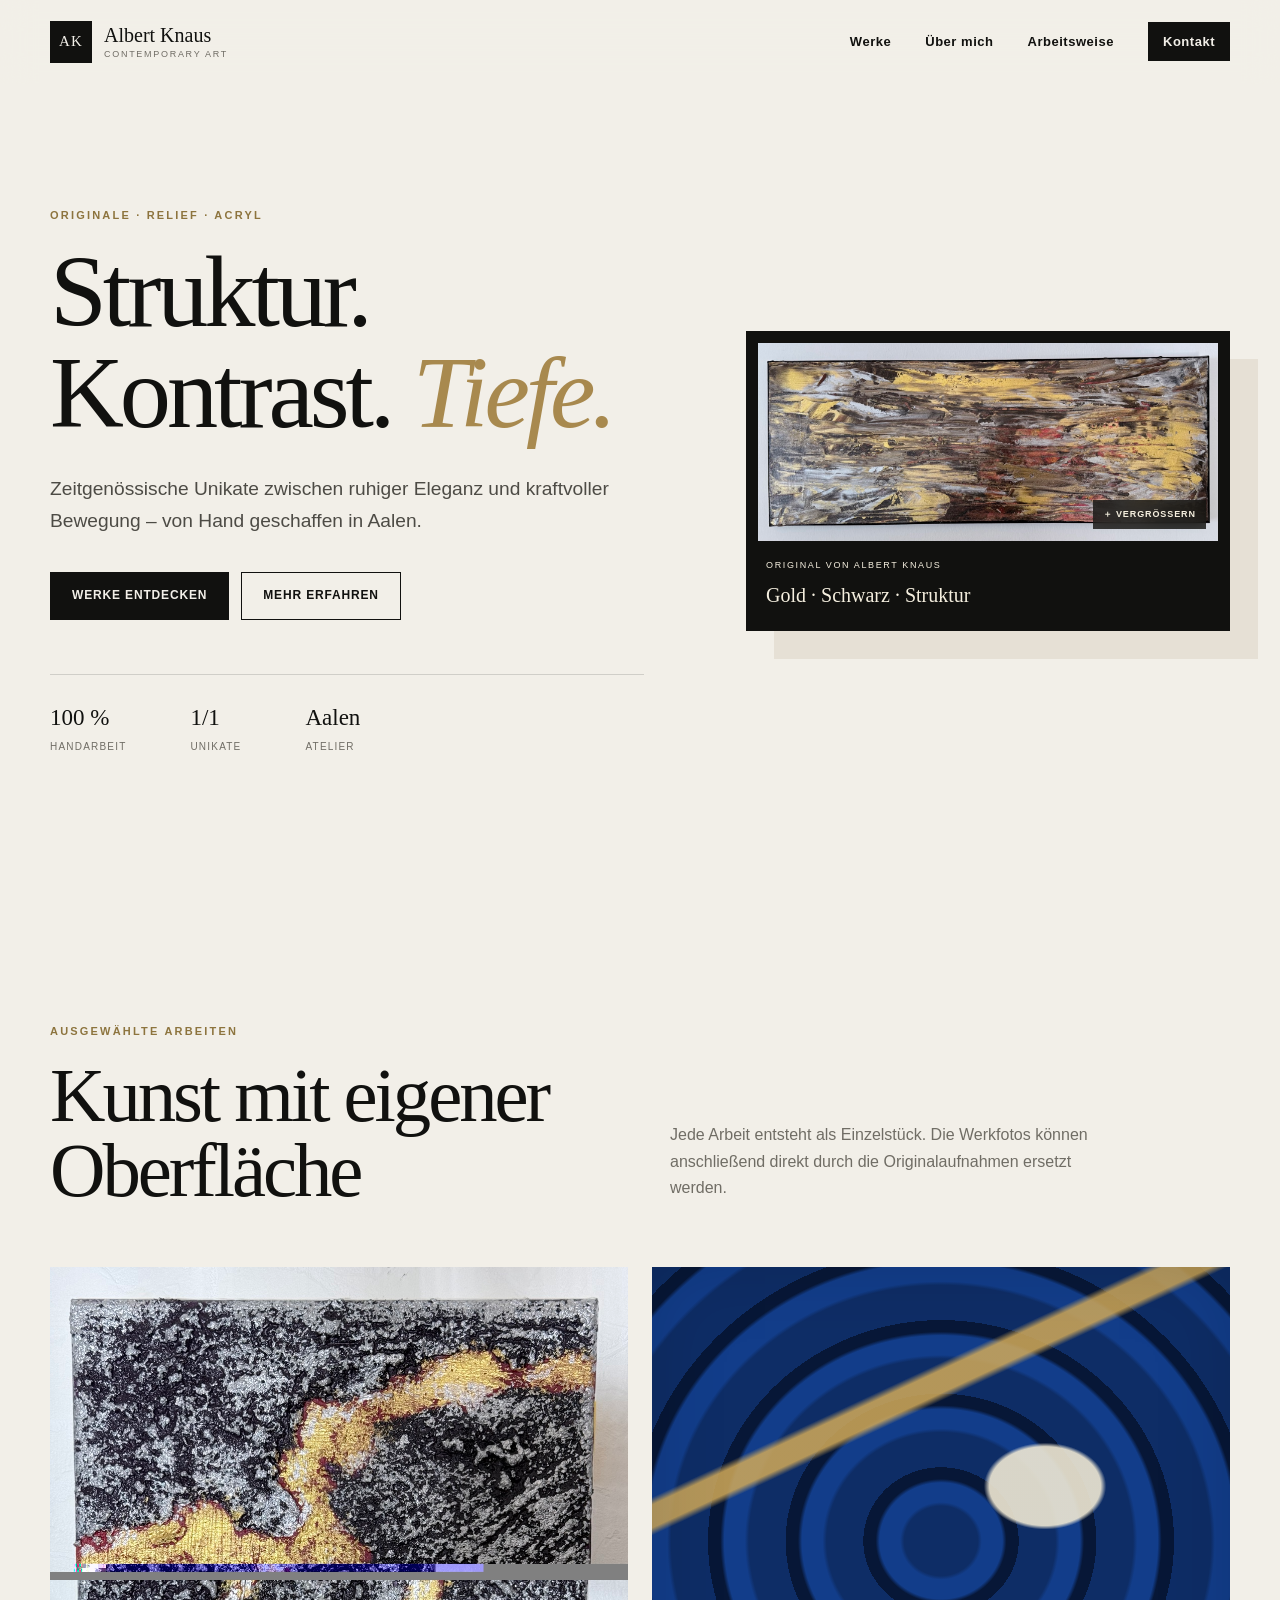
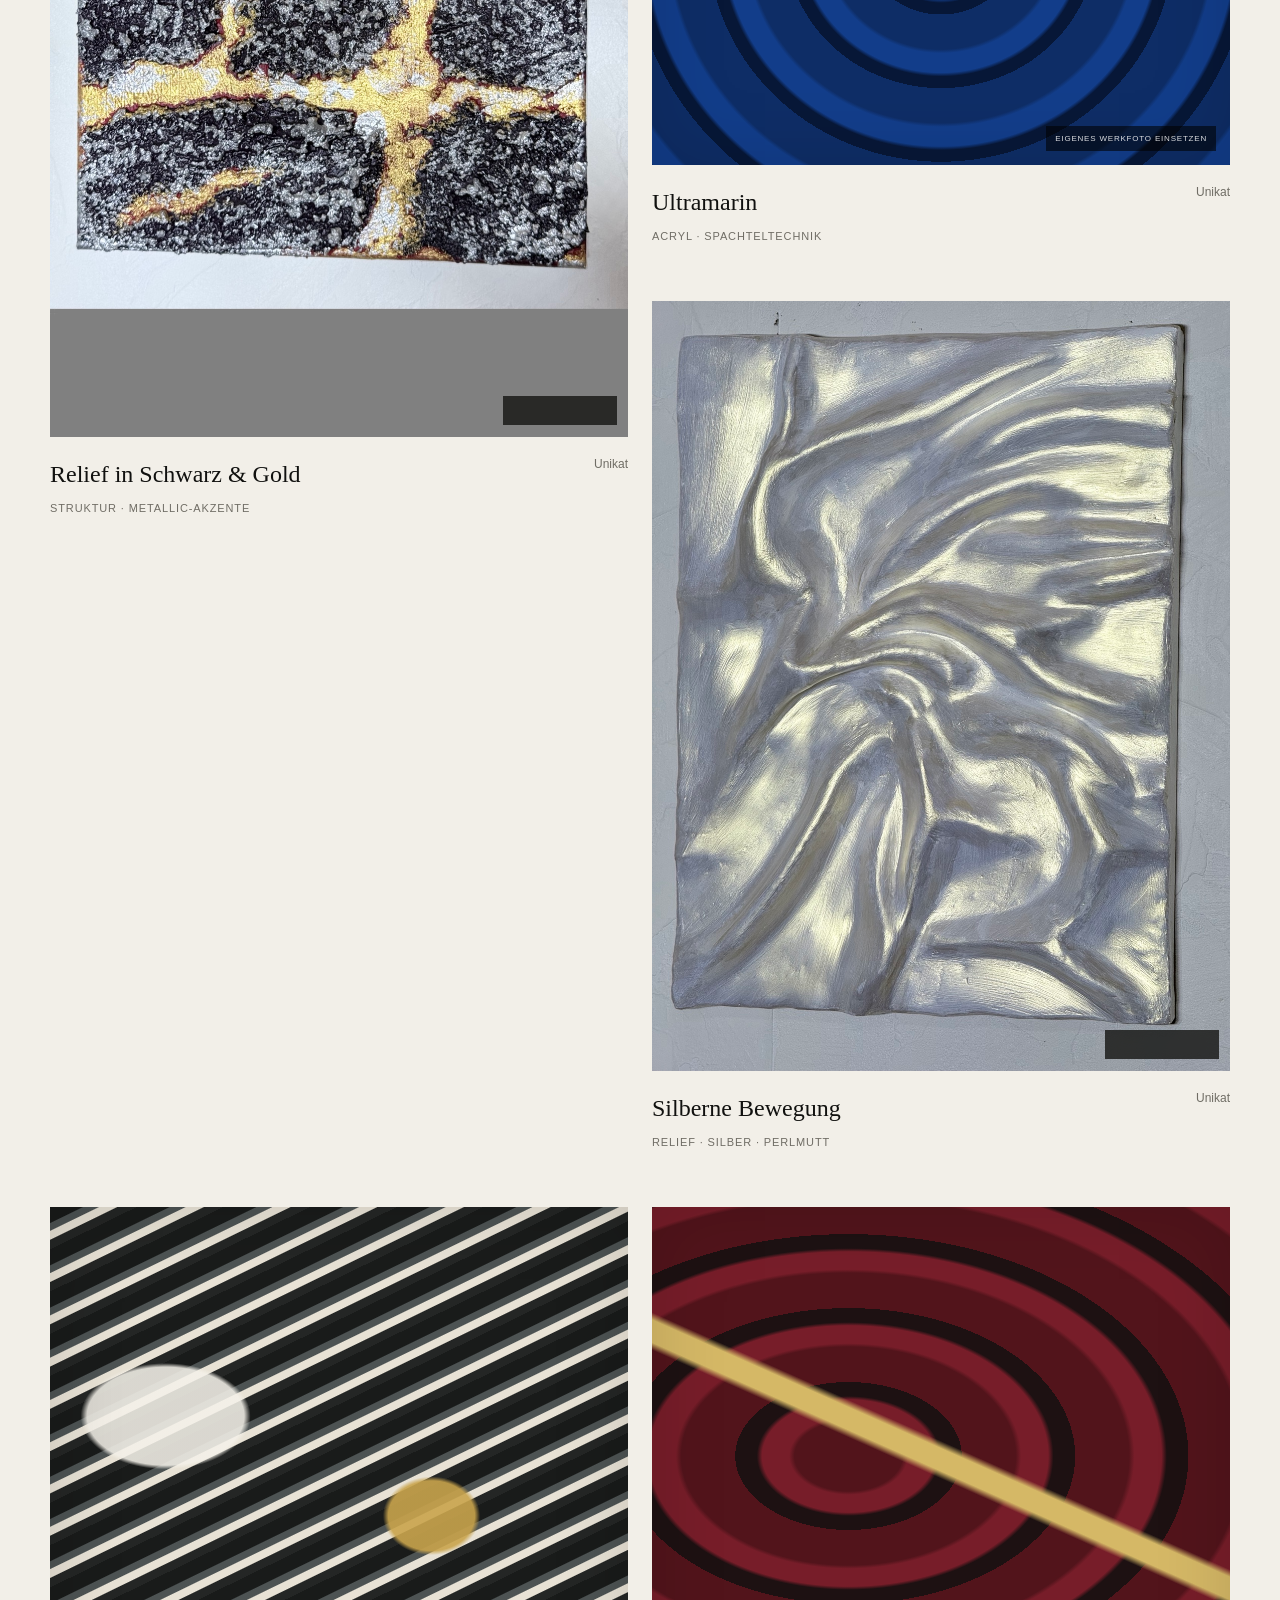
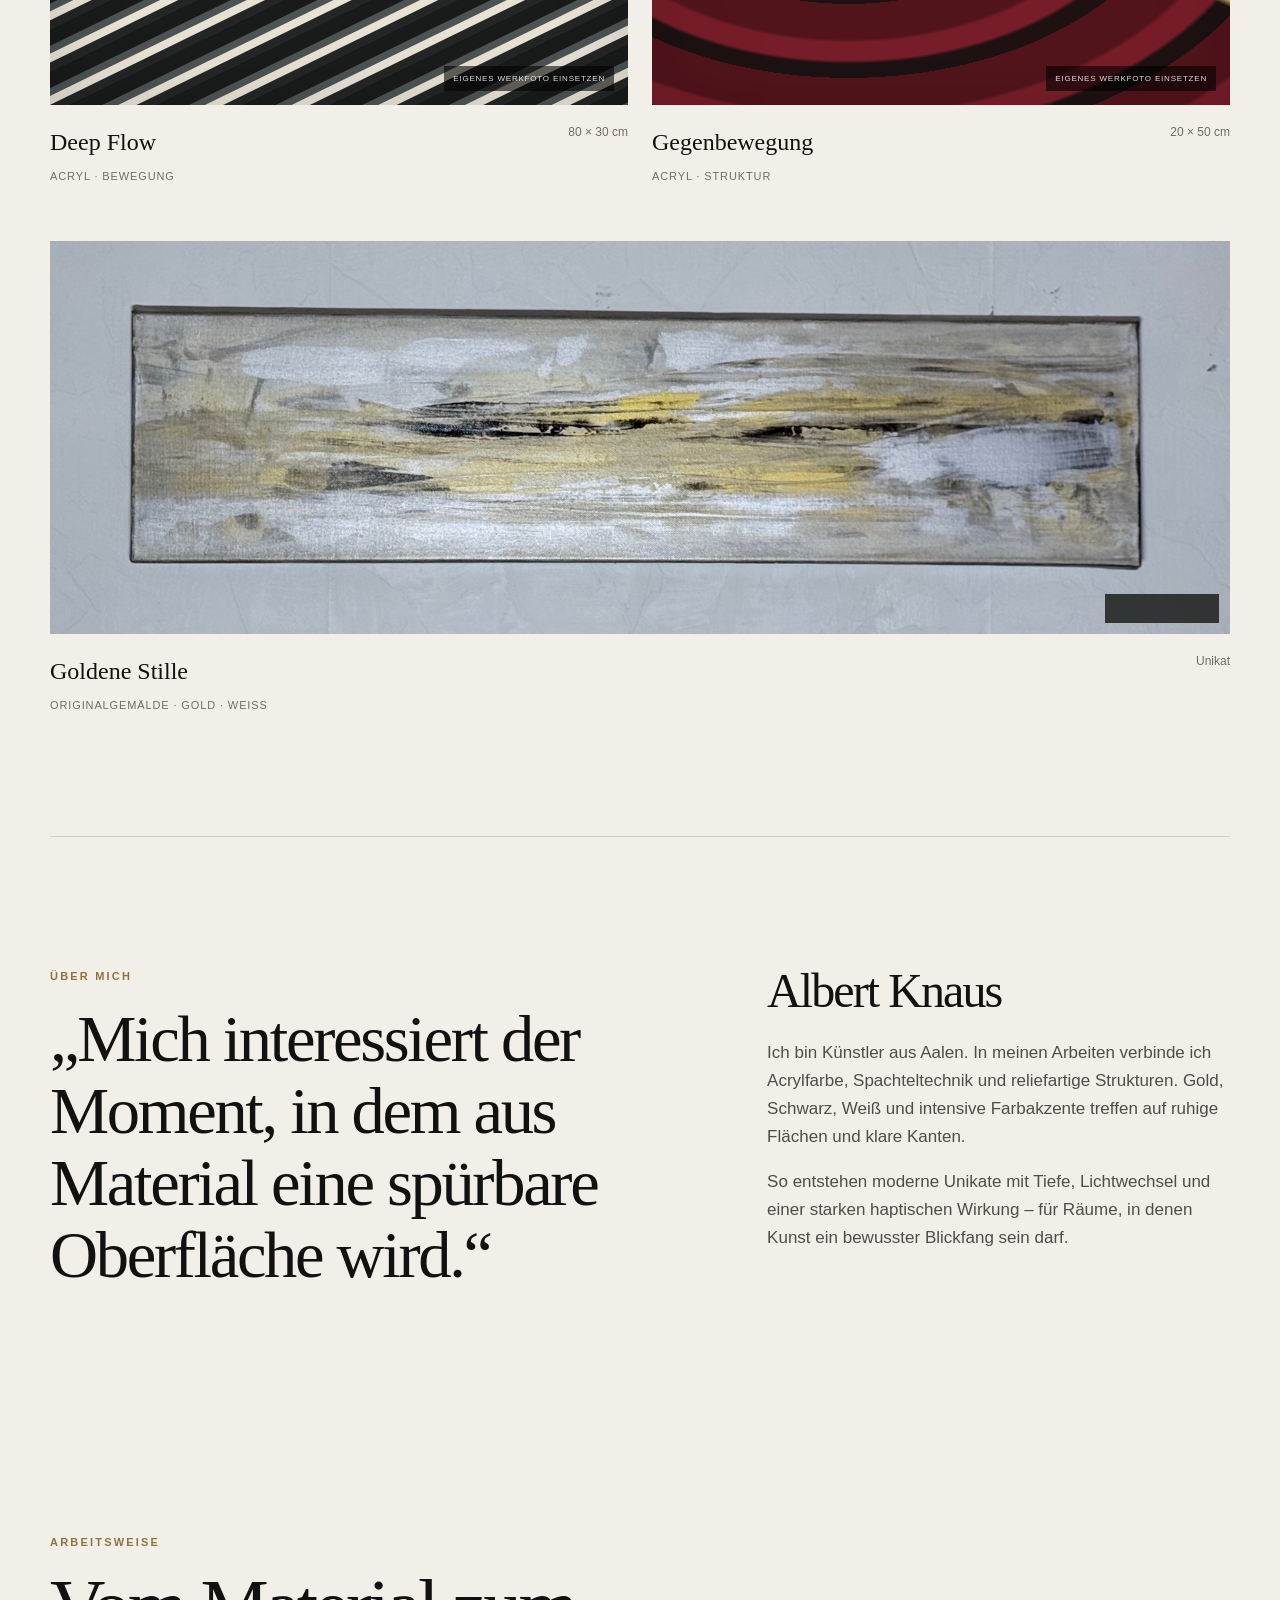
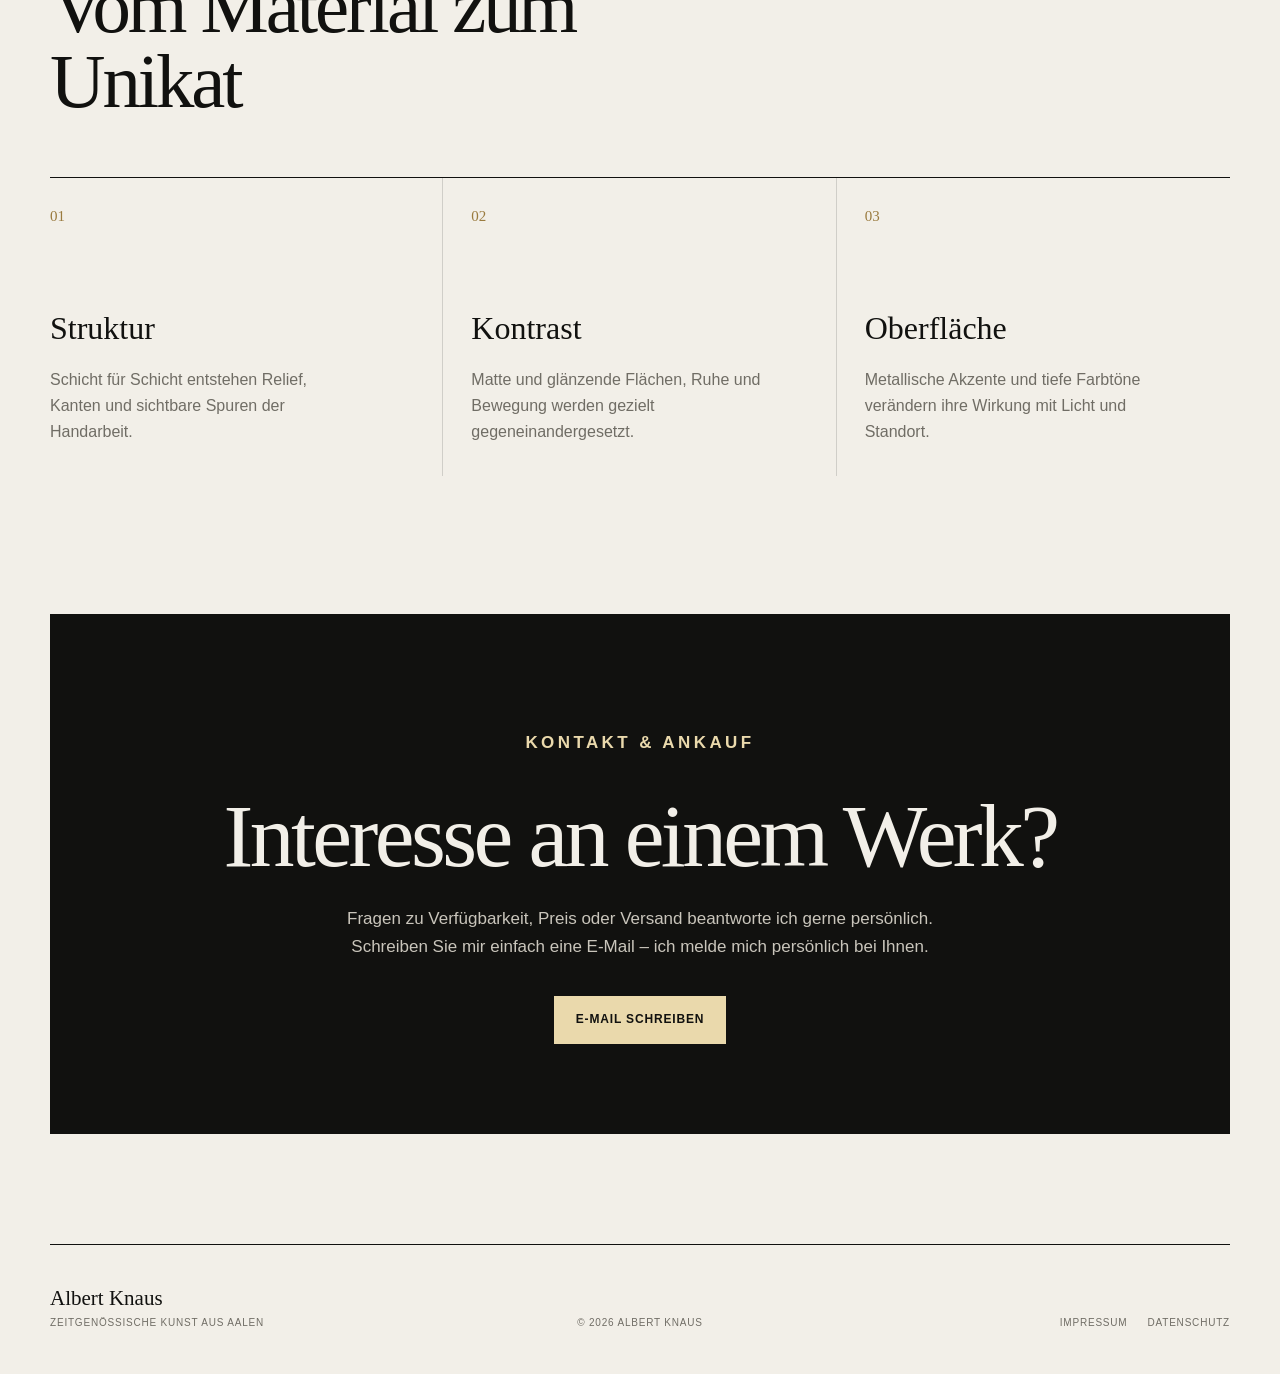
==== commit 63166ff1: "Neue Reliefaufnahme ohne Darstellungsüberlagerung einsetzen" ====
--- a/index.html
+++ b/index.html
@@ -9,8 +9,8 @@
     />
     <meta name="theme-color" content="#11110f" />
     <title>Albert Knaus | Zeitgenössische Kunst</title>
-    <link rel="stylesheet" href="styles.css?v=20260716-3" />
-    <script defer src="script.js?v=20260716-3"></script>
+    <link rel="stylesheet" href="styles.css?v=20260716-4" />
+    <script defer src="script.js?v=20260716-4"></script>
   </head>
 
   <body>
@@ -66,20 +66,20 @@
         </div>
 
         <figure class="hero-art reveal">
-          <div class="hero-art-open">
+          <div
+            class="hero-art-open"
+            data-viewer-open
+            data-image-src="assets/gold-schwarz-struktur.jpeg"
+            data-image-alt="Abstraktes Originalgemälde von Albert Knaus in Gold, Schwarz, Weiß und Bordeaux"
+            data-image-caption="Gold · Schwarz · Struktur"
+            role="button"
+            tabindex="0"
+            aria-label="Gold · Schwarz · Struktur groß anzeigen"
+          >
             <img
               src="assets/gold-schwarz-struktur.jpeg"
               alt="Abstraktes Originalgemälde von Albert Knaus in Gold, Schwarz, Weiß und Bordeaux"
             />
-            <button
-              class="image-open-trigger"
-              type="button"
-              data-viewer-open
-              data-image-src="assets/gold-schwarz-struktur.jpeg"
-              data-image-alt="Abstraktes Originalgemälde von Albert Knaus in Gold, Schwarz, Weiß und Bordeaux"
-              data-image-caption="Gold · Schwarz · Struktur"
-              aria-label="Gold · Schwarz · Struktur groß anzeigen"
-            ></button>
             <span class="zoom-hint" aria-hidden="true">＋ Vergrößern</span>
           </div>
           <figcaption class="hero-art-caption">
@@ -101,22 +101,22 @@
 
         <div class="work-grid">
           <article class="work-card work-card-large reveal">
-            <div class="art-preview art-preview-photo">
+            <div
+              class="art-preview art-preview-photo"
+              data-viewer-open
+              data-image-src="assets/relief-schwarz-gold-final.jpeg"
+              data-image-alt="Abstraktes Relief von Albert Knaus in Schwarz, Silber, Gold und Bordeaux"
+              data-image-caption="Relief in Schwarz &amp; Gold"
+              role="button"
+              tabindex="0"
+              aria-label="Relief in Schwarz und Gold groß anzeigen"
+            >
               <img
                 class="work-image"
-                src="assets/relief-schwarz-gold-neu.jpeg"
+                src="assets/relief-schwarz-gold-final.jpeg"
                 alt="Abstraktes Relief von Albert Knaus in Schwarz, Silber, Gold und Bordeaux"
                 loading="lazy"
               />
-              <button
-                class="image-open-trigger"
-                type="button"
-                data-viewer-open
-                data-image-src="assets/relief-schwarz-gold-neu.jpeg"
-                data-image-alt="Abstraktes Relief von Albert Knaus in Schwarz, Silber, Gold und Bordeaux"
-                data-image-caption="Relief in Schwarz &amp; Gold"
-                aria-label="Relief in Schwarz und Gold groß anzeigen"
-              ></button>
               <span class="zoom-hint" aria-hidden="true">＋ Vergrößern</span>
             </div>
             <div class="work-meta">
@@ -137,22 +137,22 @@
           </article>
 
           <article class="work-card work-card-portrait reveal">
-            <div class="art-preview art-preview-photo">
+            <div
+              class="art-preview art-preview-photo"
+              data-viewer-open
+              data-image-src="assets/silberne-bewegung.jpeg"
+              data-image-alt="Helles abstraktes Relief von Albert Knaus mit fließenden silbernen und perlmuttfarbenen Strukturen"
+              data-image-caption="Silberne Bewegung"
+              role="button"
+              tabindex="0"
+              aria-label="Silberne Bewegung groß anzeigen"
+            >
               <img
                 class="work-image"
                 src="assets/silberne-bewegung.jpeg"
                 alt="Helles abstraktes Relief von Albert Knaus mit fließenden silbernen und perlmuttfarbenen Strukturen"
                 loading="lazy"
               />
-              <button
-                class="image-open-trigger"
-                type="button"
-                data-viewer-open
-                data-image-src="assets/silberne-bewegung.jpeg"
-                data-image-alt="Helles abstraktes Relief von Albert Knaus mit fließenden silbernen und perlmuttfarbenen Strukturen"
-                data-image-caption="Silberne Bewegung"
-                aria-label="Silberne Bewegung groß anzeigen"
-              ></button>
               <span class="zoom-hint" aria-hidden="true">＋ Vergrößern</span>
             </div>
             <div class="work-meta">
@@ -184,22 +184,22 @@
           </article>
 
           <article class="work-card work-card-wide reveal">
-            <div class="art-preview art-preview-photo">
+            <div
+              class="art-preview art-preview-photo"
+              data-viewer-open
+              data-image-src="assets/goldene-stille.jpeg"
+              data-image-alt="Horizontales abstraktes Originalgemälde von Albert Knaus in Weiß, Beige, Schwarz und Gold"
+              data-image-caption="Goldene Stille"
+              role="button"
+              tabindex="0"
+              aria-label="Goldene Stille groß anzeigen"
+            >
               <img
                 class="work-image"
                 src="assets/goldene-stille.jpeg"
                 alt="Horizontales abstraktes Originalgemälde von Albert Knaus in Weiß, Beige, Schwarz und Gold"
                 loading="lazy"
               />
-              <button
-                class="image-open-trigger"
-                type="button"
-                data-viewer-open
-                data-image-src="assets/goldene-stille.jpeg"
-                data-image-alt="Horizontales abstraktes Originalgemälde von Albert Knaus in Weiß, Beige, Schwarz und Gold"
-                data-image-caption="Goldene Stille"
-                aria-label="Goldene Stille groß anzeigen"
-              ></button>
               <span class="zoom-hint" aria-hidden="true">＋ Vergrößern</span>
             </div>
             <div class="work-meta">
--- a/styles.css
+++ b/styles.css
@@ -160,9 +160,9 @@
   display: block;
   width: 100%;
   overflow: hidden;
-}
-.hero-art-open img { display: block; width: 100%; height: auto; aspect-ratio: 2.327 / 1; object-fit: cover; transition: transform 450ms ease; }
-.hero-art-open:hover img { transform: scale(1.02); }
+  cursor: zoom-in;
+}
+.hero-art-open img { display: block; width: 100%; height: auto; aspect-ratio: 2.327 / 1; object-fit: cover; }
 .zoom-hint {
   position: absolute;
   z-index: 2;
@@ -179,22 +179,8 @@
   backdrop-filter: blur(8px);
   pointer-events: none;
 }
-.image-open-trigger {
-  position: absolute;
-  z-index: 1;
-  inset: 0;
-  display: block;
-  width: 100%;
-  height: 100%;
-  margin: 0;
-  padding: 0;
-  background: transparent;
-  border: 0;
-  border-radius: 0;
-  appearance: none;
-  -webkit-appearance: none;
-  cursor: zoom-in;
-}
+.hero-art-open:focus-visible,
+.art-preview-photo:focus-visible { outline: 3px solid var(--gold); outline-offset: 4px; }
 .hero-art-caption { display: grid; padding: 17px 8px 7px; }
 .hero-art-caption span { font-size: 9px; letter-spacing: .18em; text-transform: uppercase; }
 .hero-art-caption strong { margin-top: 6px; font-family: var(--serif); font-size: 20px; font-weight: 400; }
@@ -217,8 +203,8 @@
 .work-card-wide .art-preview-photo { aspect-ratio: auto; background: transparent; }
 .art-preview::after { position: absolute; inset: 0; content: ""; box-shadow: inset 0 0 80px rgba(0,0,0,.14); }
 .art-preview-photo::after { content: none; box-shadow: none; }
-.work-image { display: block; width: 100%; height: auto; transition: transform 700ms cubic-bezier(.2,.7,.1,1); }
-.art-preview-photo:hover .work-image { transform: scale(1.02); }
+.art-preview-photo { cursor: zoom-in; }
+.work-image { display: block; width: 100%; height: auto; }
 .art-surface { position: absolute; inset: 0; transition: transform 700ms cubic-bezier(.2,.7,.1,1); }
 .work-card:hover .art-surface, .work-card:hover .glass-form { transform: scale(1.035); }
 .preview-note {
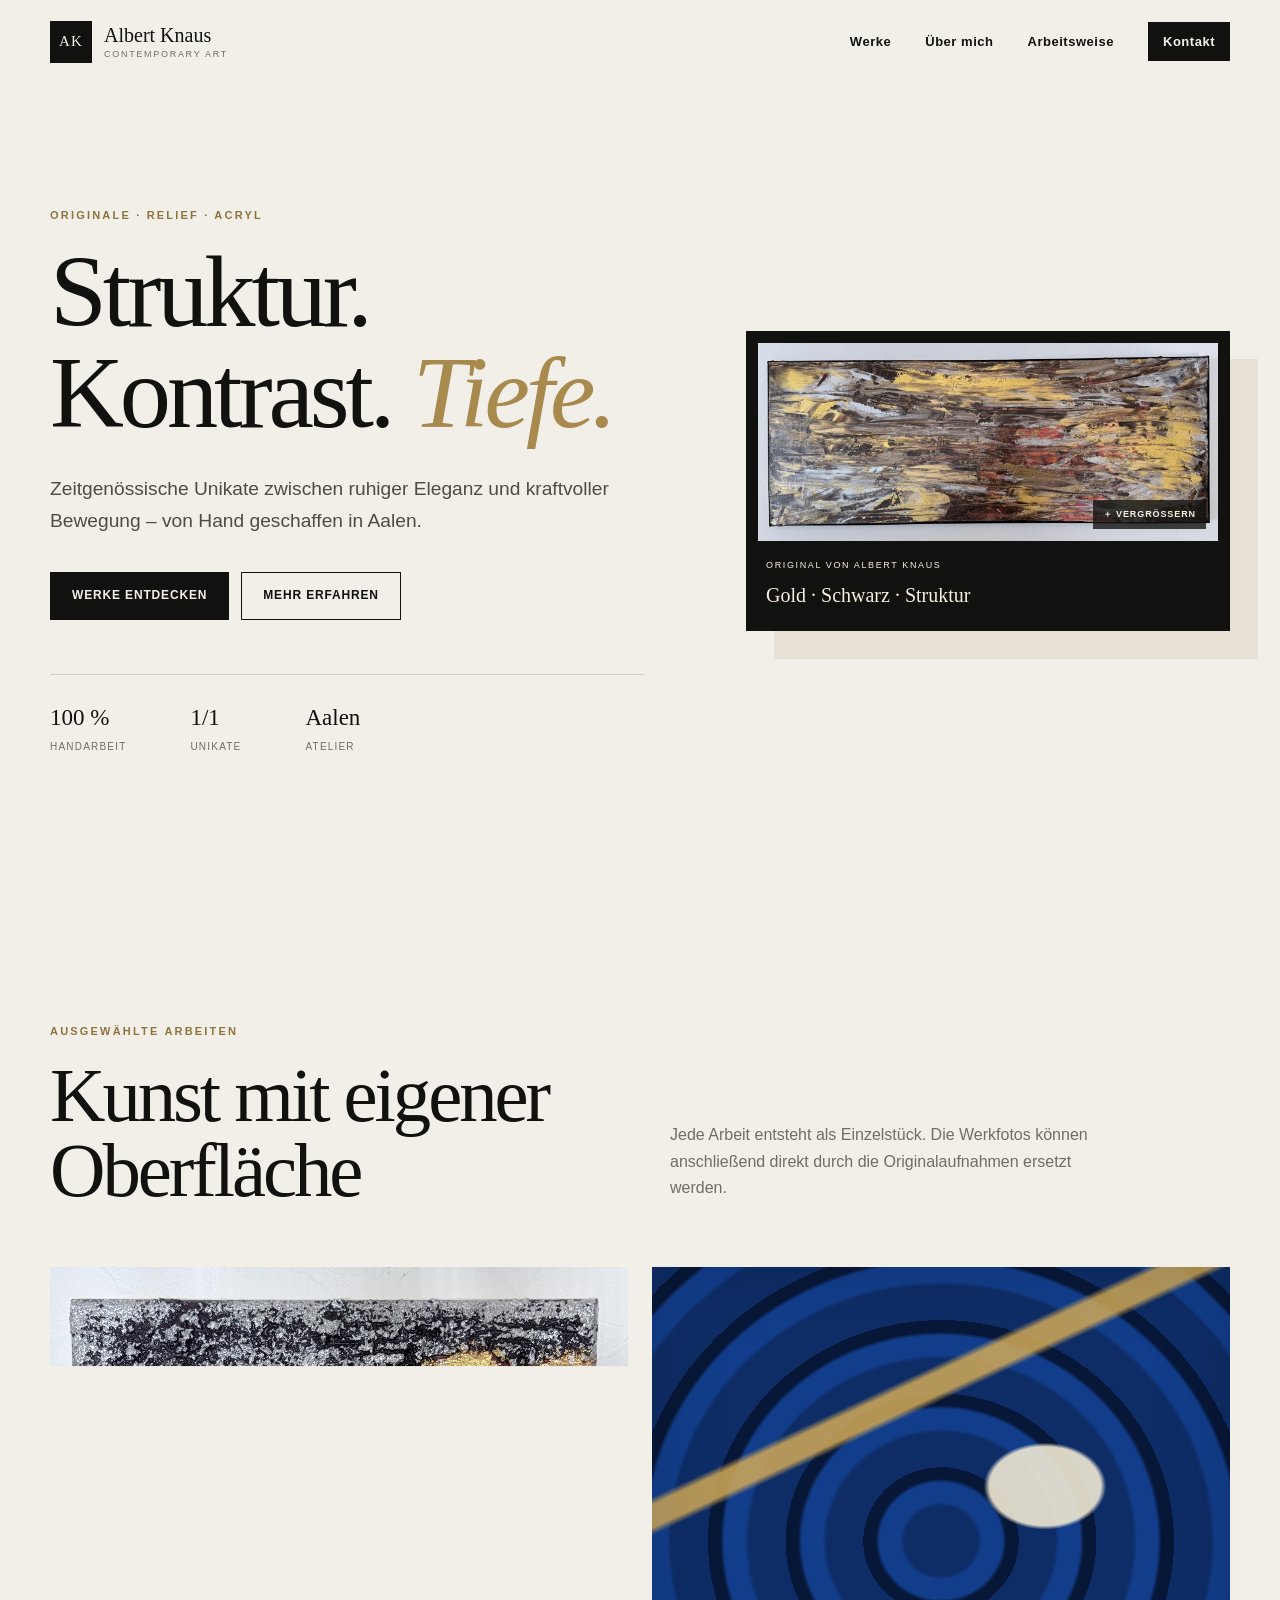
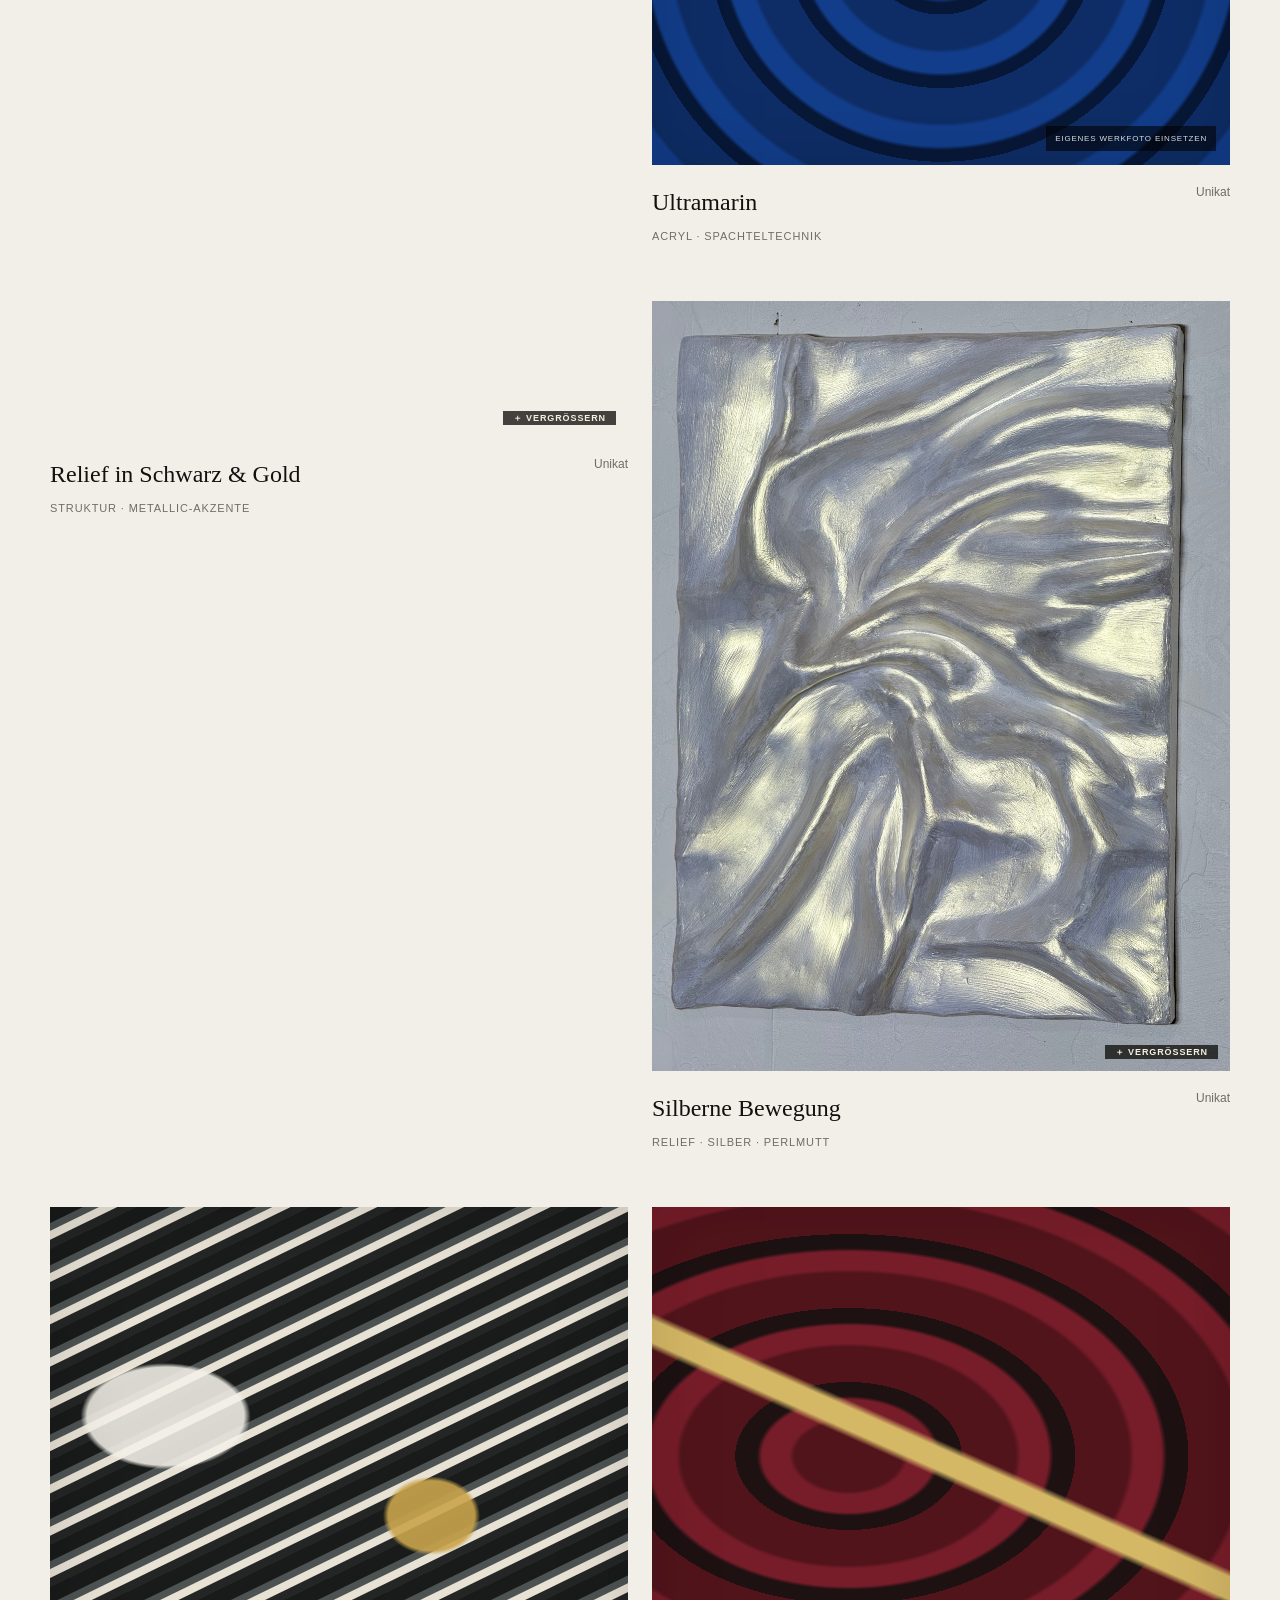
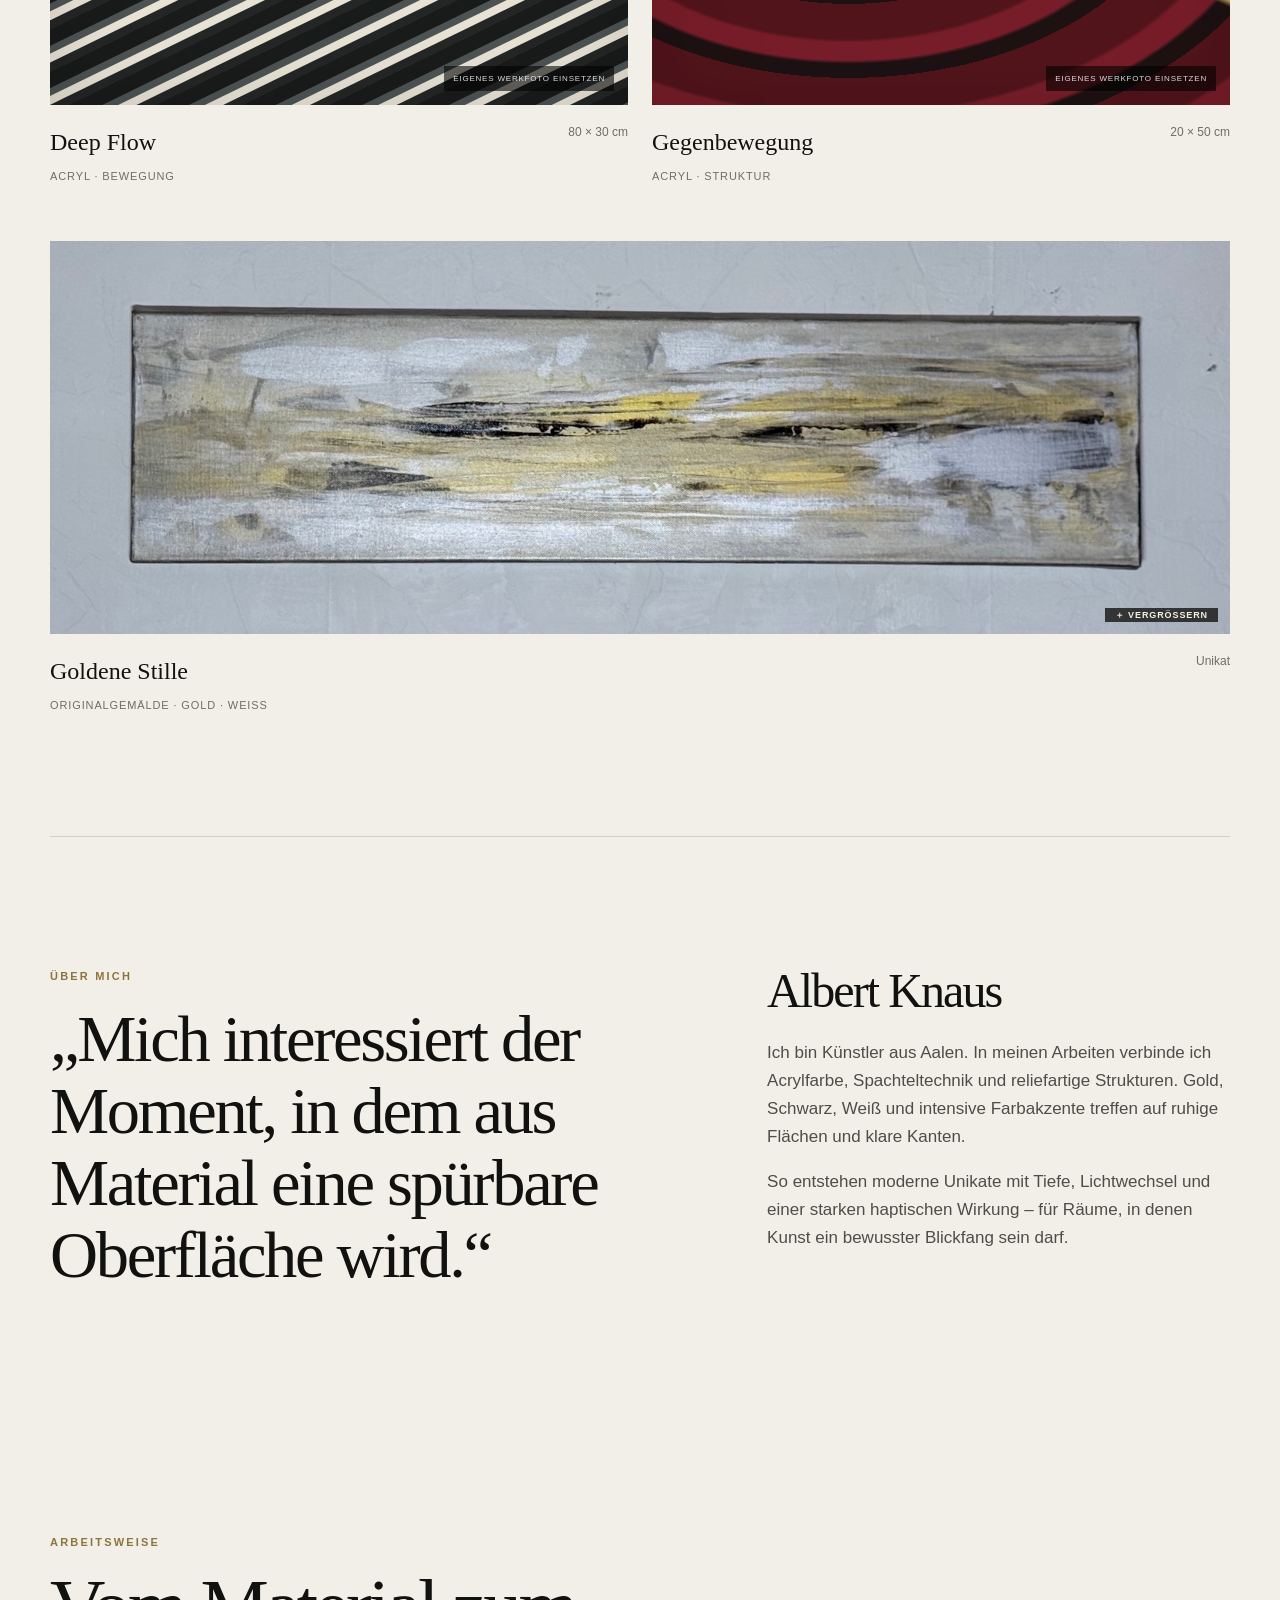
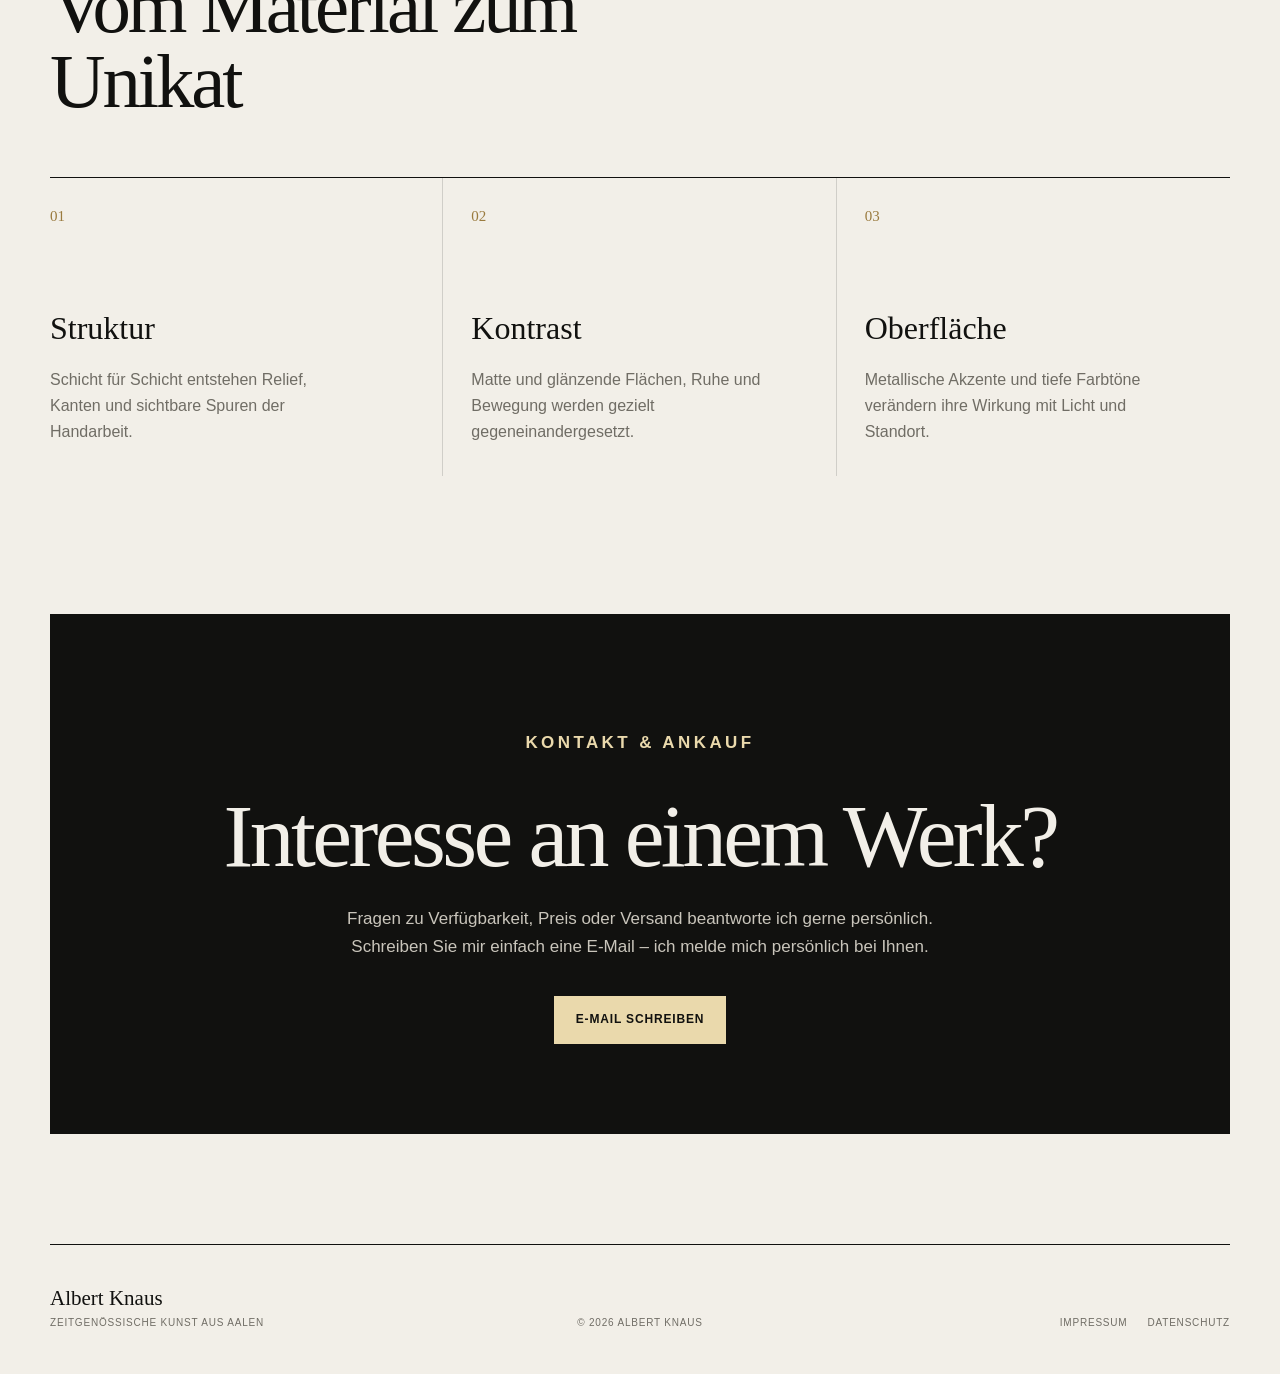
==== commit 271a77fb: "Relieffoto als saubere PNG ohne Grafikeffekte darstellen" ====
--- a/index.html
+++ b/index.html
@@ -9,8 +9,8 @@
     />
     <meta name="theme-color" content="#11110f" />
     <title>Albert Knaus | Zeitgenössische Kunst</title>
-    <link rel="stylesheet" href="styles.css?v=20260716-4" />
-    <script defer src="script.js?v=20260716-4"></script>
+    <link rel="stylesheet" href="styles.css?v=20260716-5" />
+    <script defer src="script.js?v=20260716-5"></script>
   </head>
 
   <body>
@@ -104,7 +104,7 @@
             <div
               class="art-preview art-preview-photo"
               data-viewer-open
-              data-image-src="assets/relief-schwarz-gold-final.jpeg"
+              data-image-src="assets/relief-schwarz-gold.png"
               data-image-alt="Abstraktes Relief von Albert Knaus in Schwarz, Silber, Gold und Bordeaux"
               data-image-caption="Relief in Schwarz &amp; Gold"
               role="button"
@@ -113,9 +113,12 @@
             >
               <img
                 class="work-image"
-                src="assets/relief-schwarz-gold-final.jpeg"
+                src="assets/relief-schwarz-gold.png"
                 alt="Abstraktes Relief von Albert Knaus in Schwarz, Silber, Gold und Bordeaux"
-                loading="lazy"
+                width="1152"
+                height="1536"
+                loading="eager"
+                decoding="sync"
               />
               <span class="zoom-hint" aria-hidden="true">＋ Vergrößern</span>
             </div>
--- a/styles.css
+++ b/styles.css
@@ -59,9 +59,8 @@
   width: 100%;
   min-height: 84px;
   padding: 12px max(20px, calc((100% - 1180px) / 2));
-  background: color-mix(in srgb, var(--paper) 88%, transparent);
+  background: var(--paper);
   border-bottom: 1px solid transparent;
-  backdrop-filter: blur(16px);
   transition: min-height 180ms ease, border-color 180ms ease;
 }
 .site-header.is-scrolled { min-height: 70px; border-color: var(--line); }
@@ -176,7 +175,8 @@
   font-weight: 750;
   letter-spacing: .1em;
   text-transform: uppercase;
-  backdrop-filter: blur(8px);
+  backdrop-filter: none;
+  -webkit-backdrop-filter: none;
   pointer-events: none;
 }
 .hero-art-open:focus-visible,
@@ -200,11 +200,17 @@
 .art-preview-photo,
 .work-card-large .art-preview-photo,
 .work-card-portrait .art-preview-photo,
-.work-card-wide .art-preview-photo { aspect-ratio: auto; background: transparent; }
+.work-card-wide .art-preview-photo {
+  height: auto;
+  aspect-ratio: unset;
+  overflow: visible;
+  background: transparent;
+  line-height: 0;
+}
 .art-preview::after { position: absolute; inset: 0; content: ""; box-shadow: inset 0 0 80px rgba(0,0,0,.14); }
 .art-preview-photo::after { content: none; box-shadow: none; }
 .art-preview-photo { cursor: zoom-in; }
-.work-image { display: block; width: 100%; height: auto; }
+.work-image { display: block; width: 100%; max-width: 100%; height: auto; vertical-align: middle; }
 .art-surface { position: absolute; inset: 0; transition: transform 700ms cubic-bezier(.2,.7,.1,1); }
 .work-card:hover .art-surface, .work-card:hover .glass-form { transform: scale(1.035); }
 .preview-note {
@@ -491,7 +497,7 @@
   .art-preview-photo,
   .work-card-large .art-preview-photo,
   .work-card-portrait .art-preview-photo,
-  .work-card-wide .art-preview-photo { aspect-ratio: auto; }
+  .work-card-wide .art-preview-photo { height: auto; aspect-ratio: unset; }
   .work-meta h3 { font-size: 21px; }
   .about blockquote { font-size: 42px; }
   .contact { width: 100%; margin-bottom: 70px; padding-block: 72px; }
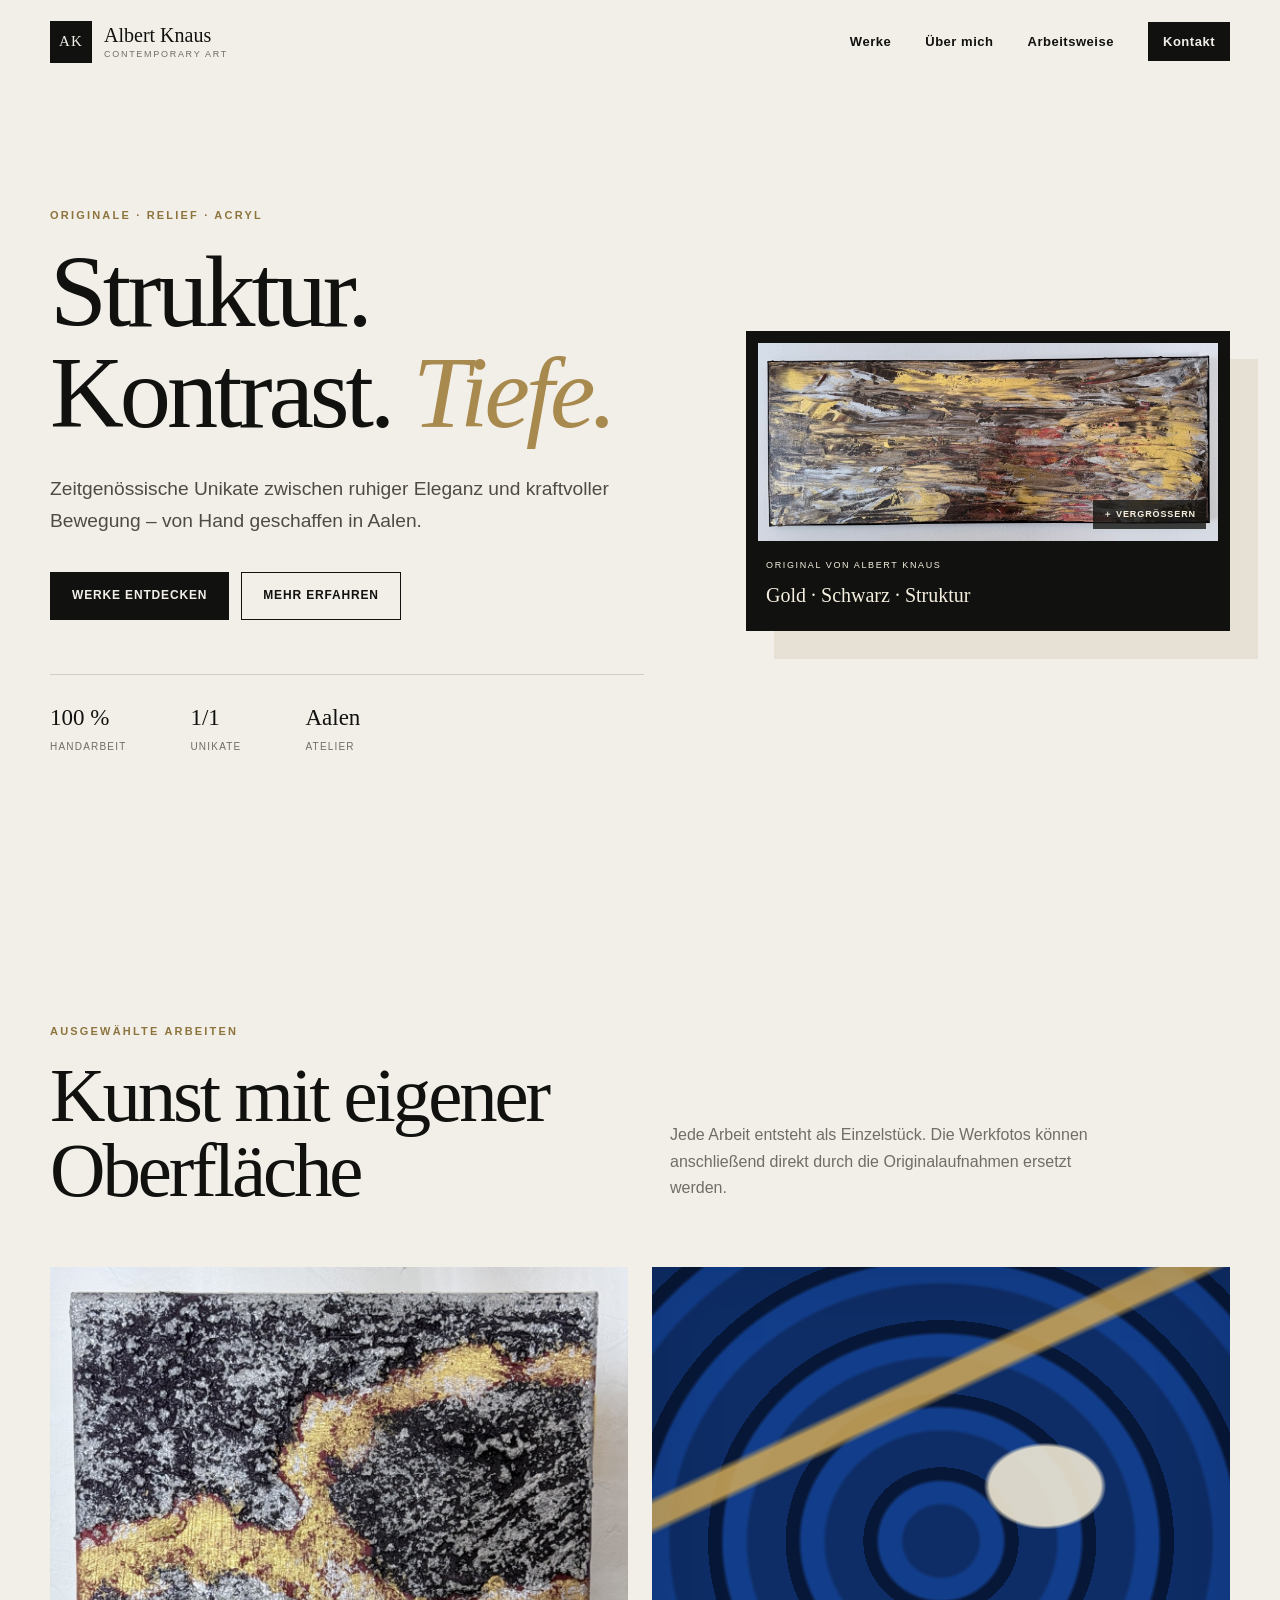
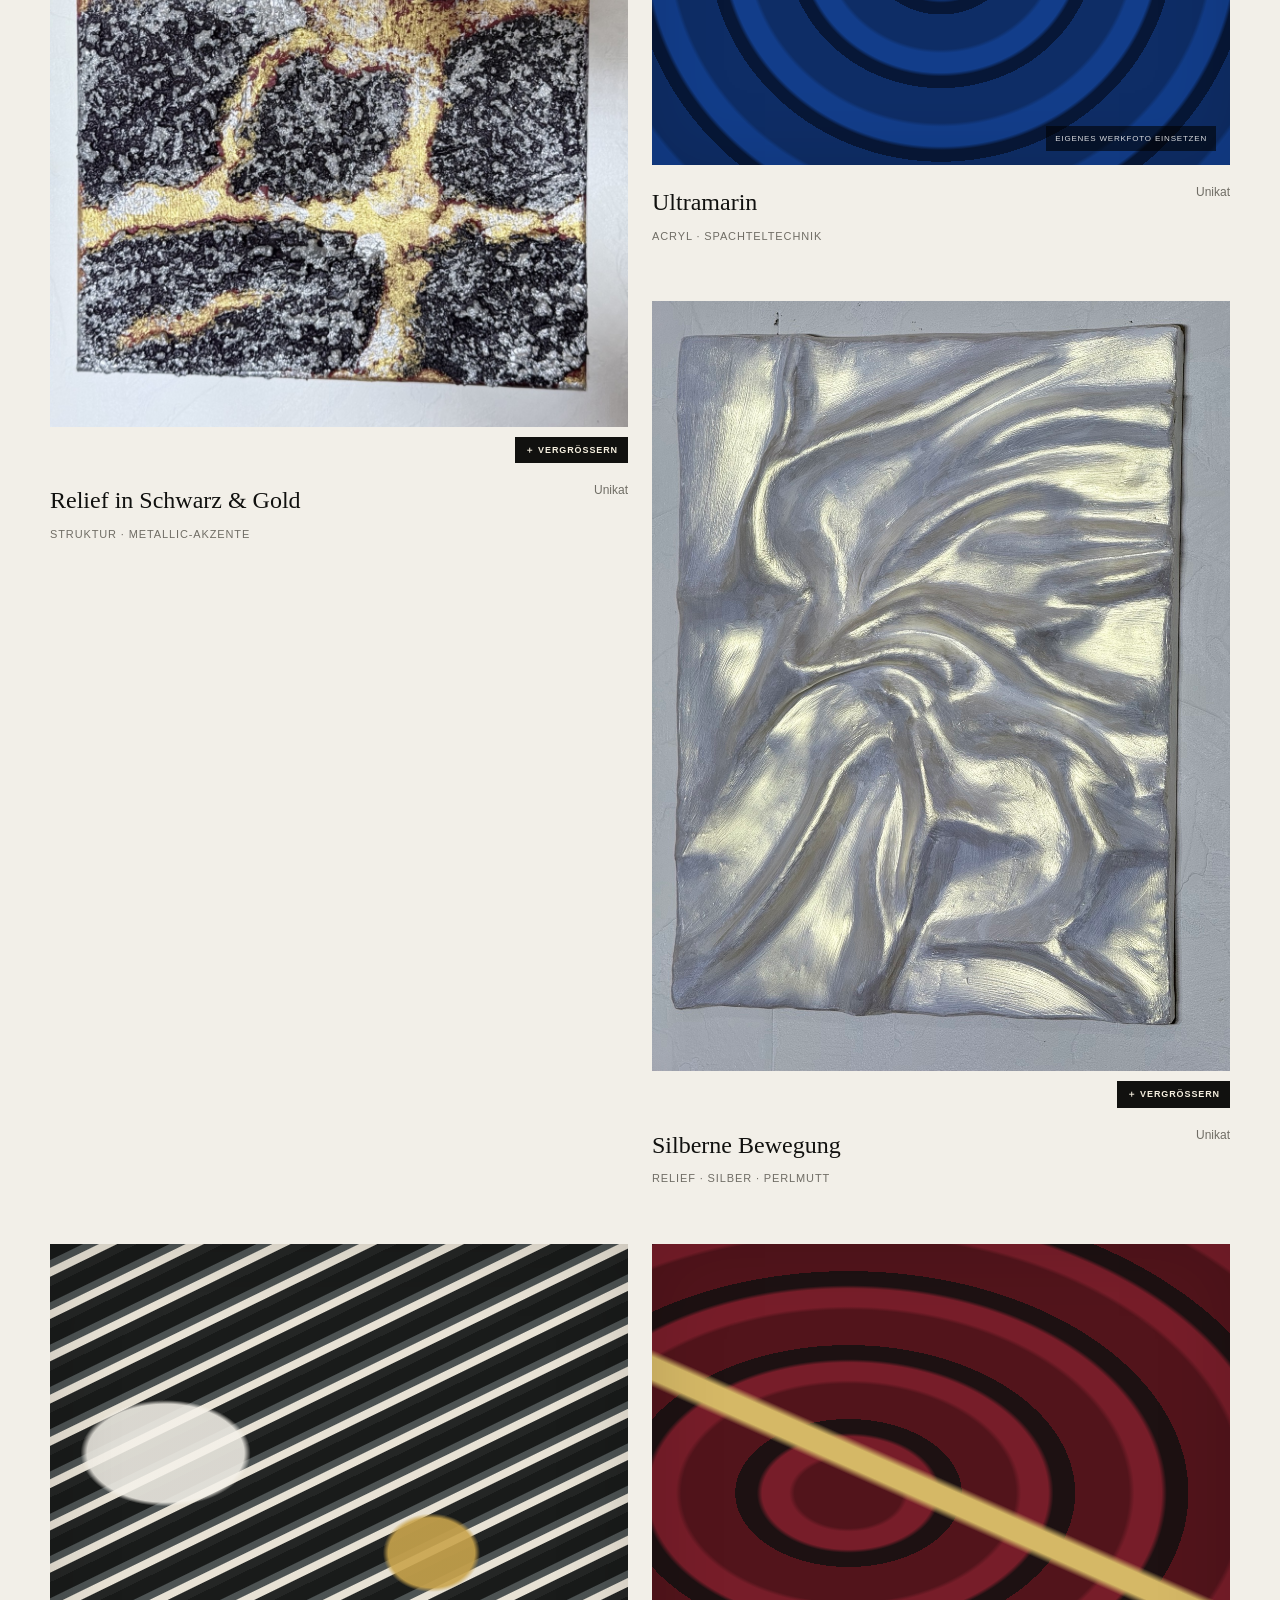
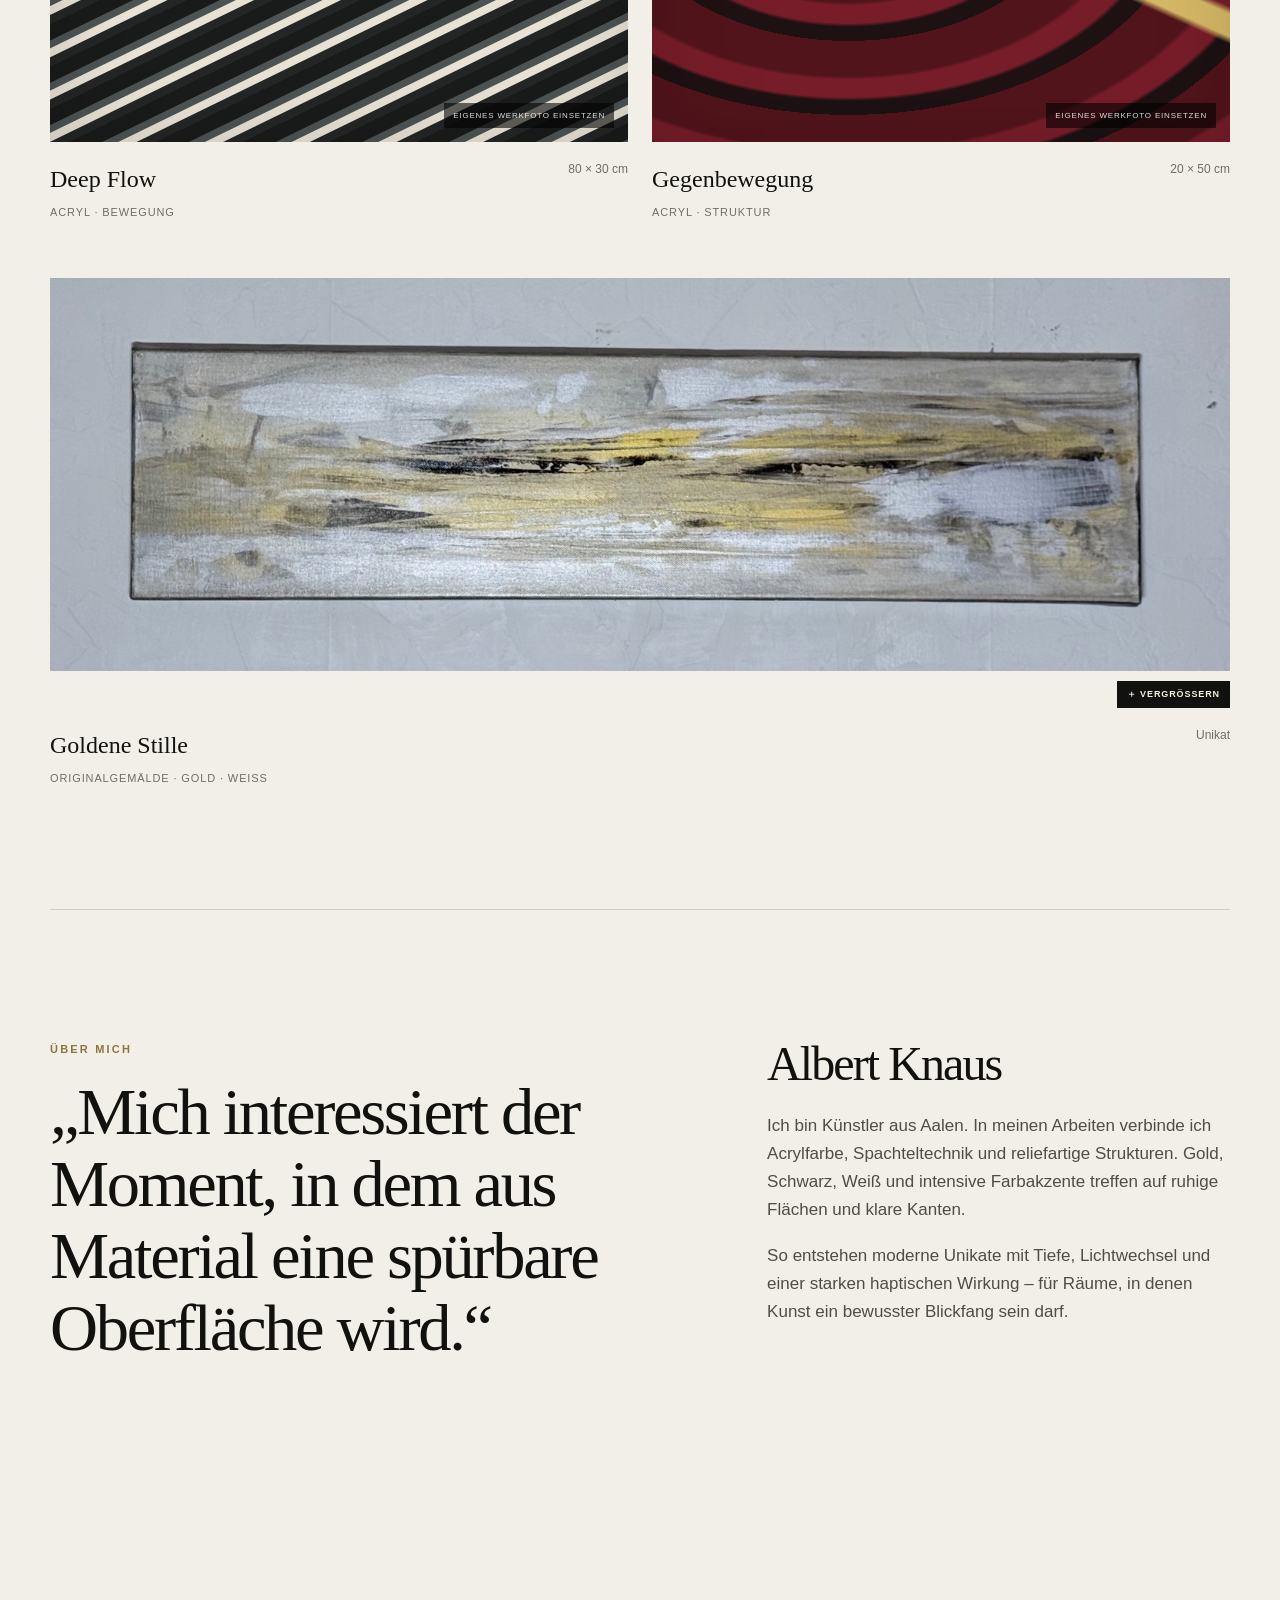
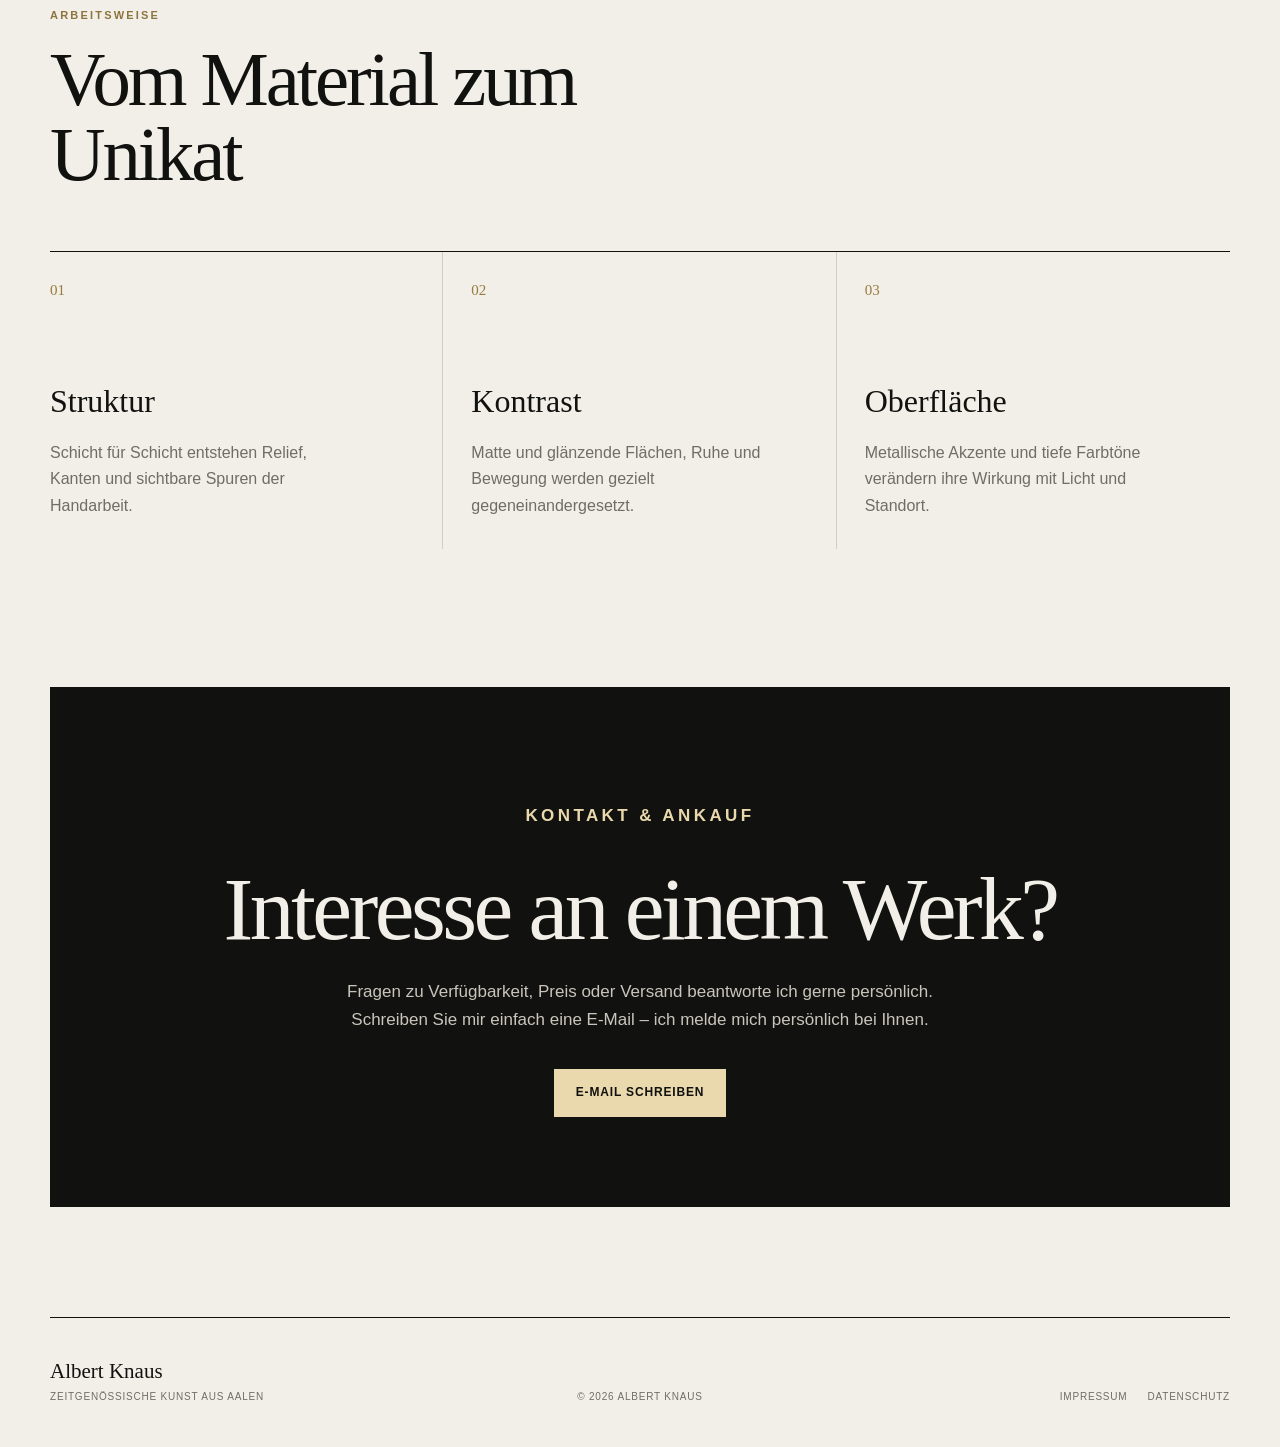
==== commit 67392590: "Werkfoto ohne Balken korrekt einsetzen" ====
--- a/index.html
+++ b/index.html
@@ -9,8 +9,8 @@
     />
     <meta name="theme-color" content="#11110f" />
     <title>Albert Knaus | Zeitgenössische Kunst</title>
-    <link rel="stylesheet" href="styles.css?v=20260716-5" />
-    <script defer src="script.js?v=20260716-5"></script>
+    <link rel="stylesheet" href="styles.css?v=20260716-7" />
+    <script defer src="script.js?v=20260716-7"></script>
   </head>
 
   <body>
@@ -102,9 +102,9 @@
         <div class="work-grid">
           <article class="work-card work-card-large reveal">
             <div
-              class="art-preview art-preview-photo"
+              class="work-photo"
               data-viewer-open
-              data-image-src="assets/relief-schwarz-gold.png"
+              data-image-src="assets/relief-schwarz-gold-ohne-balken.png"
               data-image-alt="Abstraktes Relief von Albert Knaus in Schwarz, Silber, Gold und Bordeaux"
               data-image-caption="Relief in Schwarz &amp; Gold"
               role="button"
@@ -112,15 +112,15 @@
               aria-label="Relief in Schwarz und Gold groß anzeigen"
             >
               <img
-                class="work-image"
-                src="assets/relief-schwarz-gold.png"
+                class="work-photo-image"
+                src="assets/relief-schwarz-gold-ohne-balken.png"
                 alt="Abstraktes Relief von Albert Knaus in Schwarz, Silber, Gold und Bordeaux"
-                width="1152"
-                height="1536"
+                width="1206"
+                height="1586"
                 loading="eager"
                 decoding="sync"
               />
-              <span class="zoom-hint" aria-hidden="true">＋ Vergrößern</span>
+              <span class="work-photo-zoom" aria-hidden="true">＋ Vergrößern</span>
             </div>
             <div class="work-meta">
               <div><h3>Relief in Schwarz &amp; Gold</h3><p>Struktur · Metallic-Akzente</p></div>
@@ -141,7 +141,7 @@
 
           <article class="work-card work-card-portrait reveal">
             <div
-              class="art-preview art-preview-photo"
+              class="work-photo"
               data-viewer-open
               data-image-src="assets/silberne-bewegung.jpeg"
               data-image-alt="Helles abstraktes Relief von Albert Knaus mit fließenden silbernen und perlmuttfarbenen Strukturen"
@@ -151,12 +151,14 @@
               aria-label="Silberne Bewegung groß anzeigen"
             >
               <img
-                class="work-image"
+                class="work-photo-image"
                 src="assets/silberne-bewegung.jpeg"
                 alt="Helles abstraktes Relief von Albert Knaus mit fließenden silbernen und perlmuttfarbenen Strukturen"
+                width="1152"
+                height="1536"
                 loading="lazy"
               />
-              <span class="zoom-hint" aria-hidden="true">＋ Vergrößern</span>
+              <span class="work-photo-zoom" aria-hidden="true">＋ Vergrößern</span>
             </div>
             <div class="work-meta">
               <div><h3>Silberne Bewegung</h3><p>Relief · Silber · Perlmutt</p></div>
@@ -188,7 +190,7 @@
 
           <article class="work-card work-card-wide reveal">
             <div
-              class="art-preview art-preview-photo"
+              class="work-photo"
               data-viewer-open
               data-image-src="assets/goldene-stille.jpeg"
               data-image-alt="Horizontales abstraktes Originalgemälde von Albert Knaus in Weiß, Beige, Schwarz und Gold"
@@ -198,12 +200,14 @@
               aria-label="Goldene Stille groß anzeigen"
             >
               <img
-                class="work-image"
+                class="work-photo-image"
                 src="assets/goldene-stille.jpeg"
                 alt="Horizontales abstraktes Originalgemälde von Albert Knaus in Weiß, Beige, Schwarz und Gold"
+                width="1536"
+                height="512"
                 loading="lazy"
               />
-              <span class="zoom-hint" aria-hidden="true">＋ Vergrößern</span>
+              <span class="work-photo-zoom" aria-hidden="true">＋ Vergrößern</span>
             </div>
             <div class="work-meta">
               <div><h3>Goldene Stille</h3><p>Originalgemälde · Gold · Weiß</p></div>
--- a/styles.css
+++ b/styles.css
@@ -180,7 +180,7 @@
   pointer-events: none;
 }
 .hero-art-open:focus-visible,
-.art-preview-photo:focus-visible { outline: 3px solid var(--gold); outline-offset: 4px; }
+.work-photo:focus-visible { outline: 3px solid var(--gold); outline-offset: 4px; }
 .hero-art-caption { display: grid; padding: 17px 8px 7px; }
 .hero-art-caption span { font-size: 9px; letter-spacing: .18em; text-transform: uppercase; }
 .hero-art-caption strong { margin-top: 6px; font-family: var(--serif); font-size: 20px; font-weight: 400; }
@@ -197,20 +197,22 @@
 .work-card-large .art-preview { aspect-ratio: .79; }
 .work-card-wide .art-preview { aspect-ratio: 2.25; }
 .work-card-portrait .art-preview { aspect-ratio: .75; }
-.art-preview-photo,
-.work-card-large .art-preview-photo,
-.work-card-portrait .art-preview-photo,
-.work-card-wide .art-preview-photo {
-  height: auto;
-  aspect-ratio: unset;
-  overflow: visible;
-  background: transparent;
-  line-height: 0;
-}
 .art-preview::after { position: absolute; inset: 0; content: ""; box-shadow: inset 0 0 80px rgba(0,0,0,.14); }
-.art-preview-photo::after { content: none; box-shadow: none; }
-.art-preview-photo { cursor: zoom-in; }
-.work-image { display: block; width: 100%; max-width: 100%; height: auto; vertical-align: middle; }
+.work-photo { display: block; width: 100%; background: transparent; cursor: zoom-in; }
+.work-photo-image { display: block; width: 100%; max-width: 100%; height: auto; }
+.work-photo-zoom {
+  display: block;
+  width: max-content;
+  margin: 10px 0 0 auto;
+  padding: 7px 10px;
+  color: #f5efdf;
+  background: var(--ink);
+  font-size: 9px;
+  font-weight: 750;
+  letter-spacing: .1em;
+  line-height: 1.4;
+  text-transform: uppercase;
+}
 .art-surface { position: absolute; inset: 0; transition: transform 700ms cubic-bezier(.2,.7,.1,1); }
 .work-card:hover .art-surface, .work-card:hover .glass-form { transform: scale(1.035); }
 .preview-note {
@@ -494,10 +496,6 @@
   .art-preview { aspect-ratio: 1.05; }
   .work-card-large .art-preview, .work-card-portrait .art-preview { aspect-ratio: .82; }
   .work-card-wide .art-preview { aspect-ratio: 3; }
-  .art-preview-photo,
-  .work-card-large .art-preview-photo,
-  .work-card-portrait .art-preview-photo,
-  .work-card-wide .art-preview-photo { height: auto; aspect-ratio: unset; }
   .work-meta h3 { font-size: 21px; }
   .about blockquote { font-size: 42px; }
   .contact { width: 100%; margin-bottom: 70px; padding-block: 72px; }
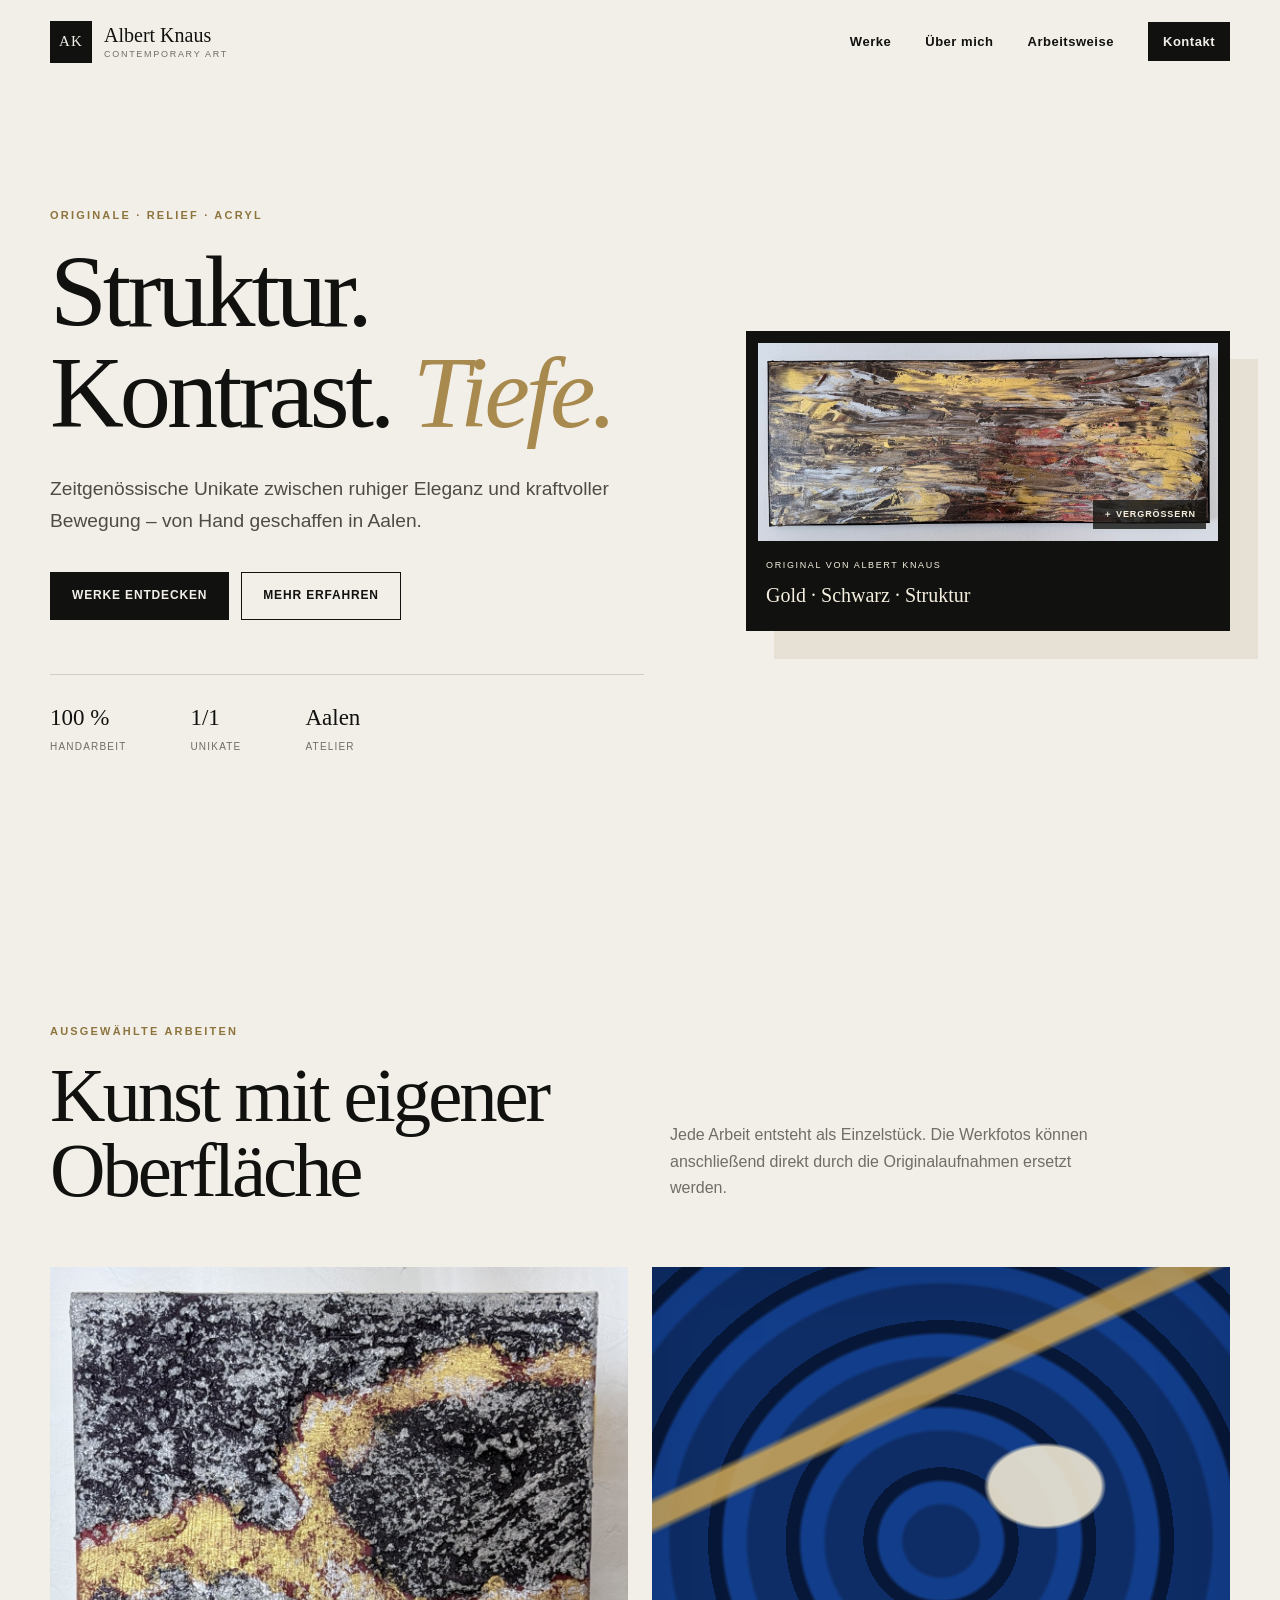
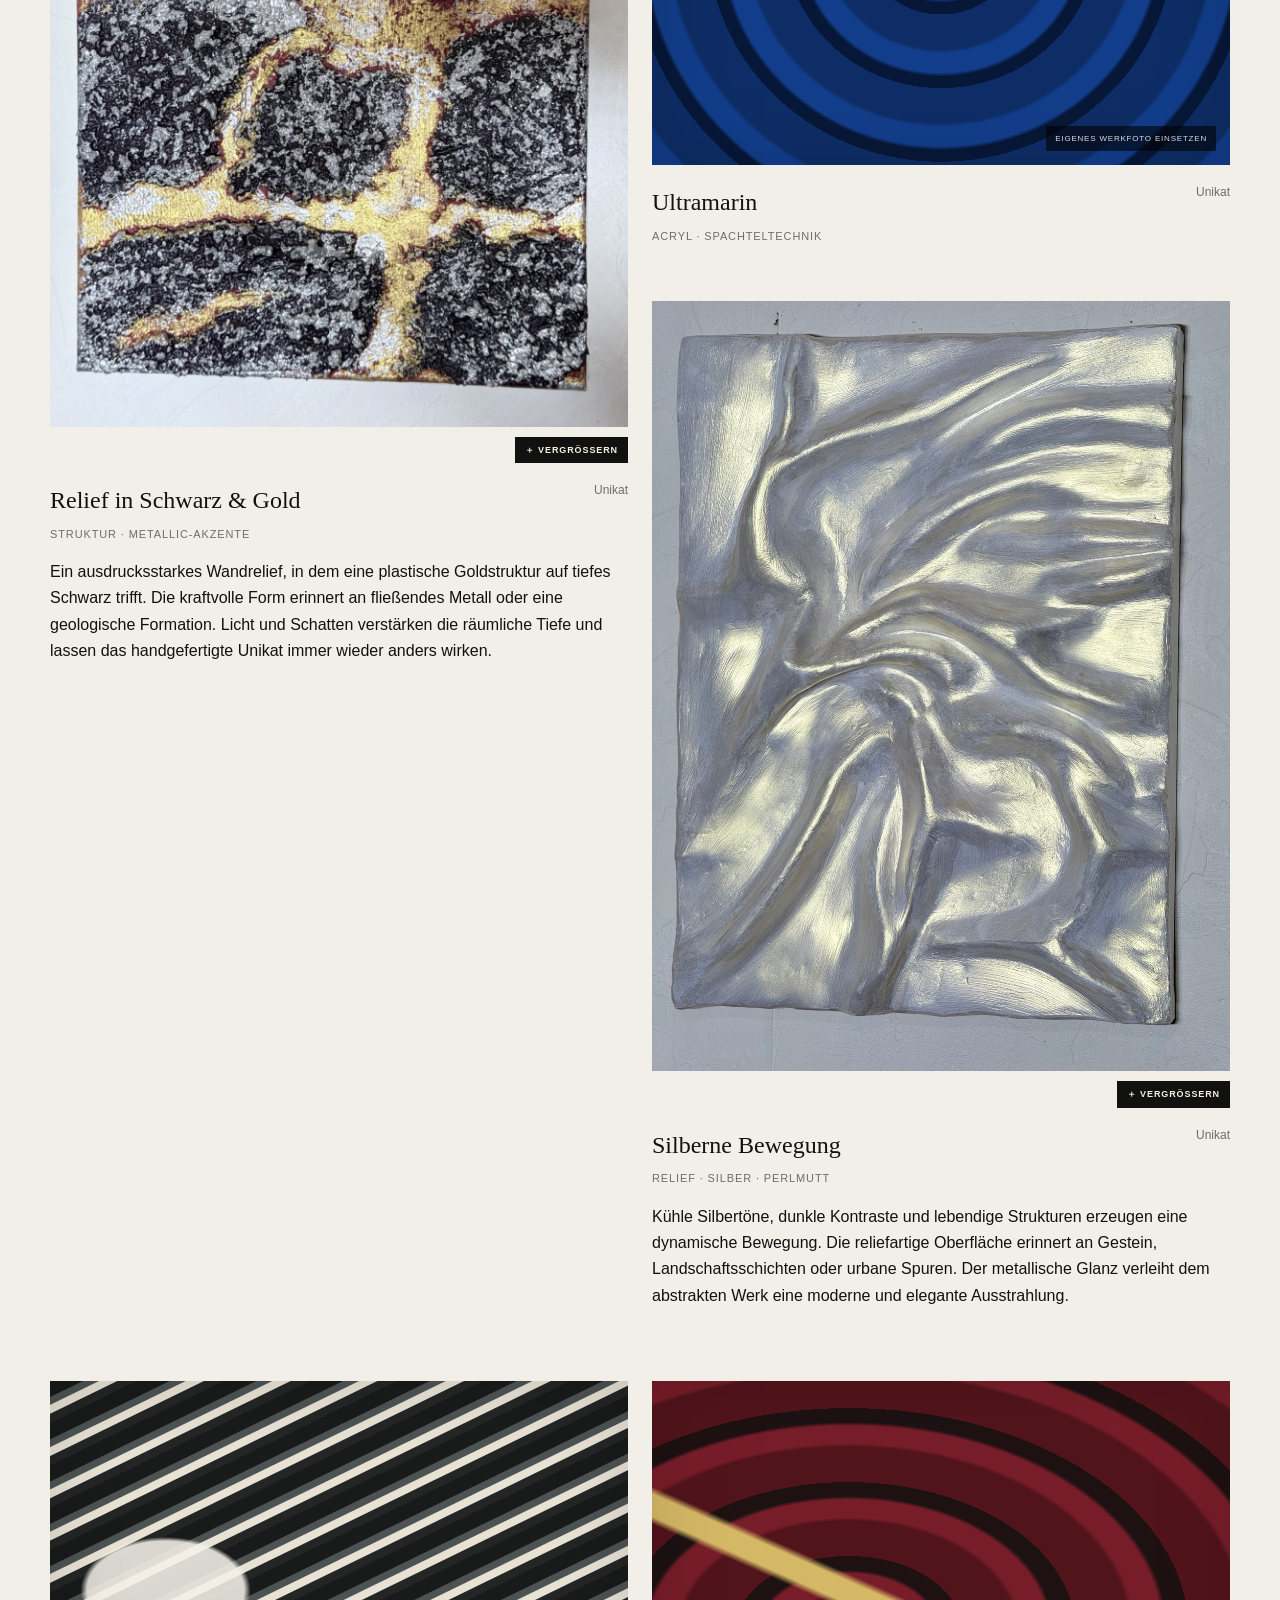
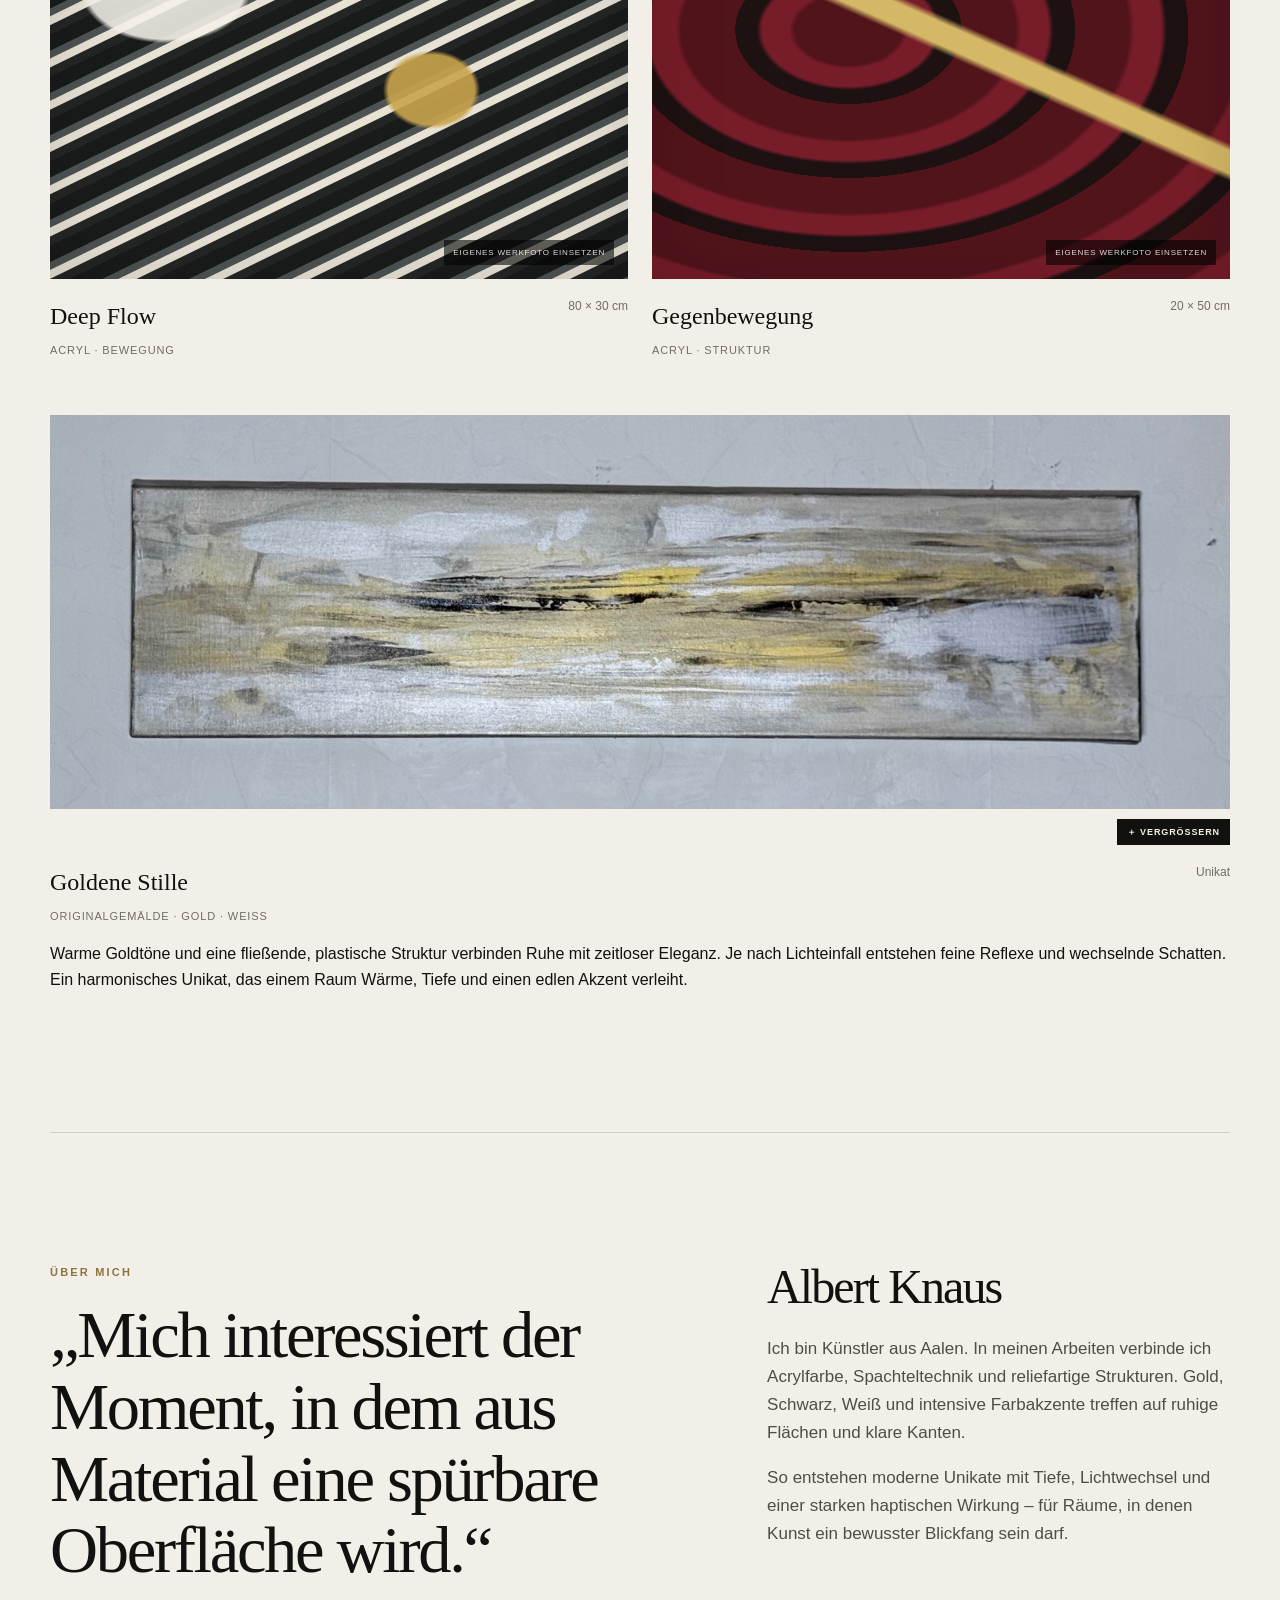
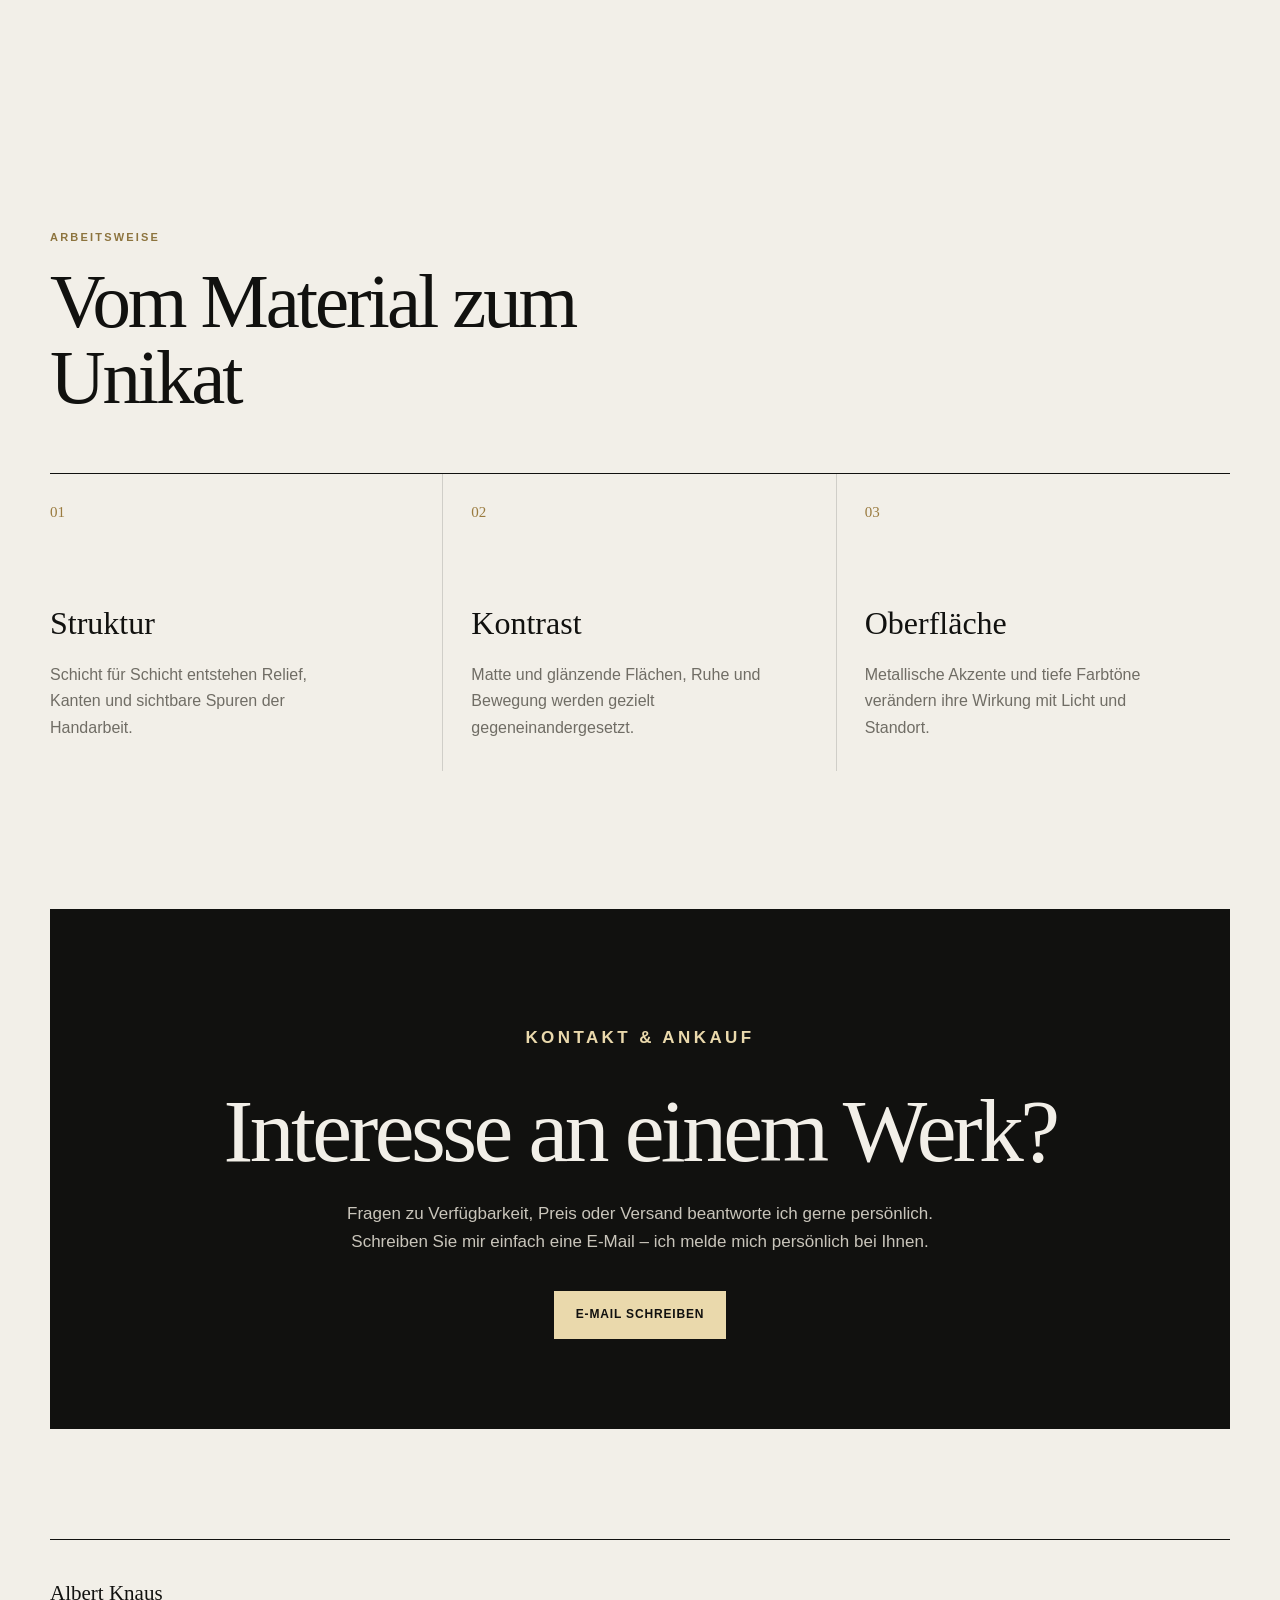
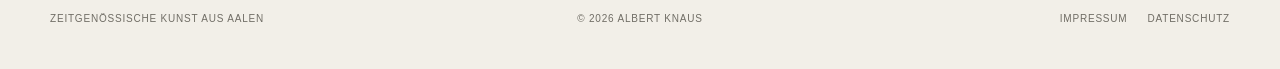
==== commit 2b1ec54e: "Bildbeschreibungen ergänzen" ====
--- a/index.html
+++ b/index.html
@@ -9,7 +9,7 @@
     />
     <meta name="theme-color" content="#11110f" />
     <title>Albert Knaus | Zeitgenössische Kunst</title>
-    <link rel="stylesheet" href="styles.css?v=20260716-7" />
+    <link rel="stylesheet" href="styles.css?v=20260716-8" />
     <script defer src="script.js?v=20260716-7"></script>
   </head>
 
@@ -126,6 +126,12 @@
               <div><h3>Relief in Schwarz &amp; Gold</h3><p>Struktur · Metallic-Akzente</p></div>
               <span>Unikat</span>
             </div>
+            <p class="work-description">
+              Ein ausdrucksstarkes Wandrelief, in dem eine plastische Goldstruktur auf tiefes
+              Schwarz trifft. Die kraftvolle Form erinnert an fließendes Metall oder eine
+              geologische Formation. Licht und Schatten verstärken die räumliche Tiefe und
+              lassen das handgefertigte Unikat immer wieder anders wirken.
+            </p>
           </article>
 
           <article class="work-card reveal">
@@ -164,6 +170,12 @@
               <div><h3>Silberne Bewegung</h3><p>Relief · Silber · Perlmutt</p></div>
               <span>Unikat</span>
             </div>
+            <p class="work-description">
+              Kühle Silbertöne, dunkle Kontraste und lebendige Strukturen erzeugen eine
+              dynamische Bewegung. Die reliefartige Oberfläche erinnert an Gestein,
+              Landschaftsschichten oder urbane Spuren. Der metallische Glanz verleiht dem
+              abstrakten Werk eine moderne und elegante Ausstrahlung.
+            </p>
           </article>
 
           <article class="work-card reveal">
@@ -213,6 +225,12 @@
               <div><h3>Goldene Stille</h3><p>Originalgemälde · Gold · Weiß</p></div>
               <span>Unikat</span>
             </div>
+            <p class="work-description">
+              Warme Goldtöne und eine fließende, plastische Struktur verbinden Ruhe mit
+              zeitloser Eleganz. Je nach Lichteinfall entstehen feine Reflexe und wechselnde
+              Schatten. Ein harmonisches Unikat, das einem Raum Wärme, Tiefe und einen edlen
+              Akzent verleiht.
+            </p>
           </article>
         </div>
       </section>
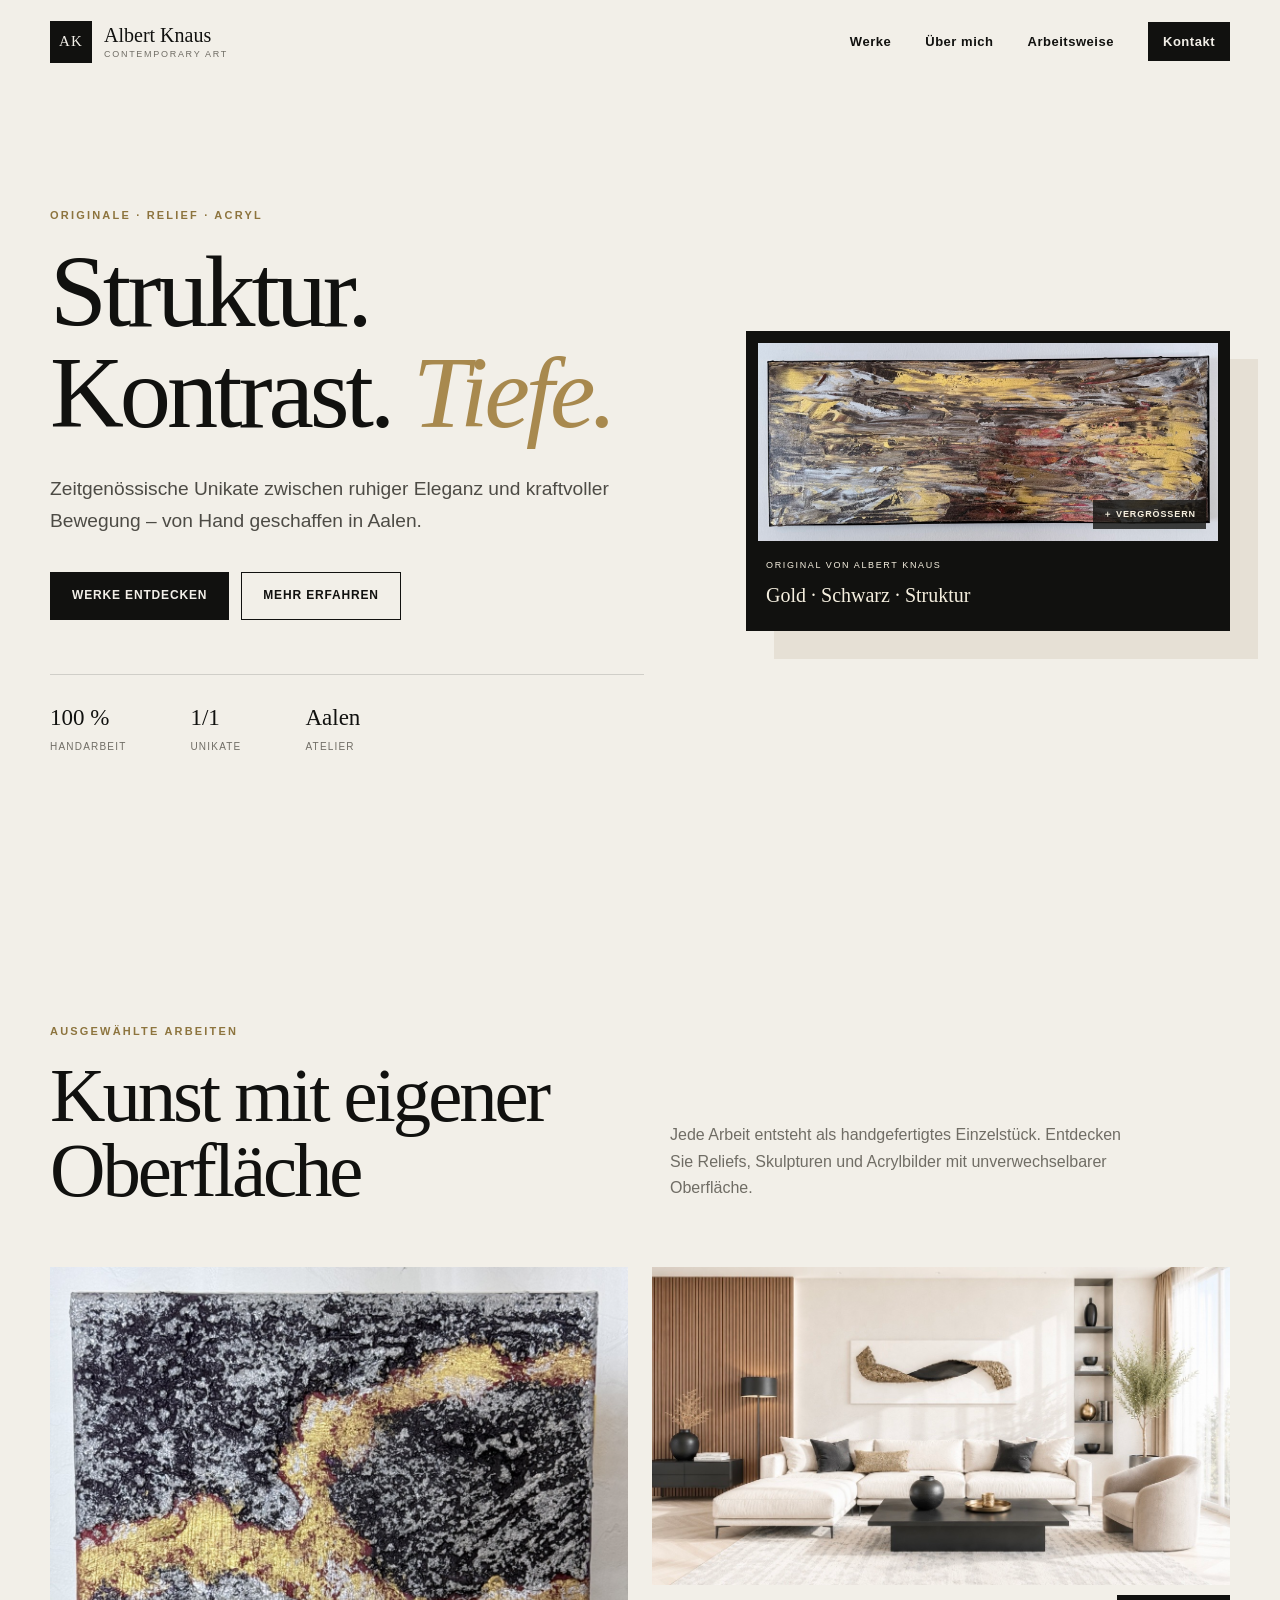
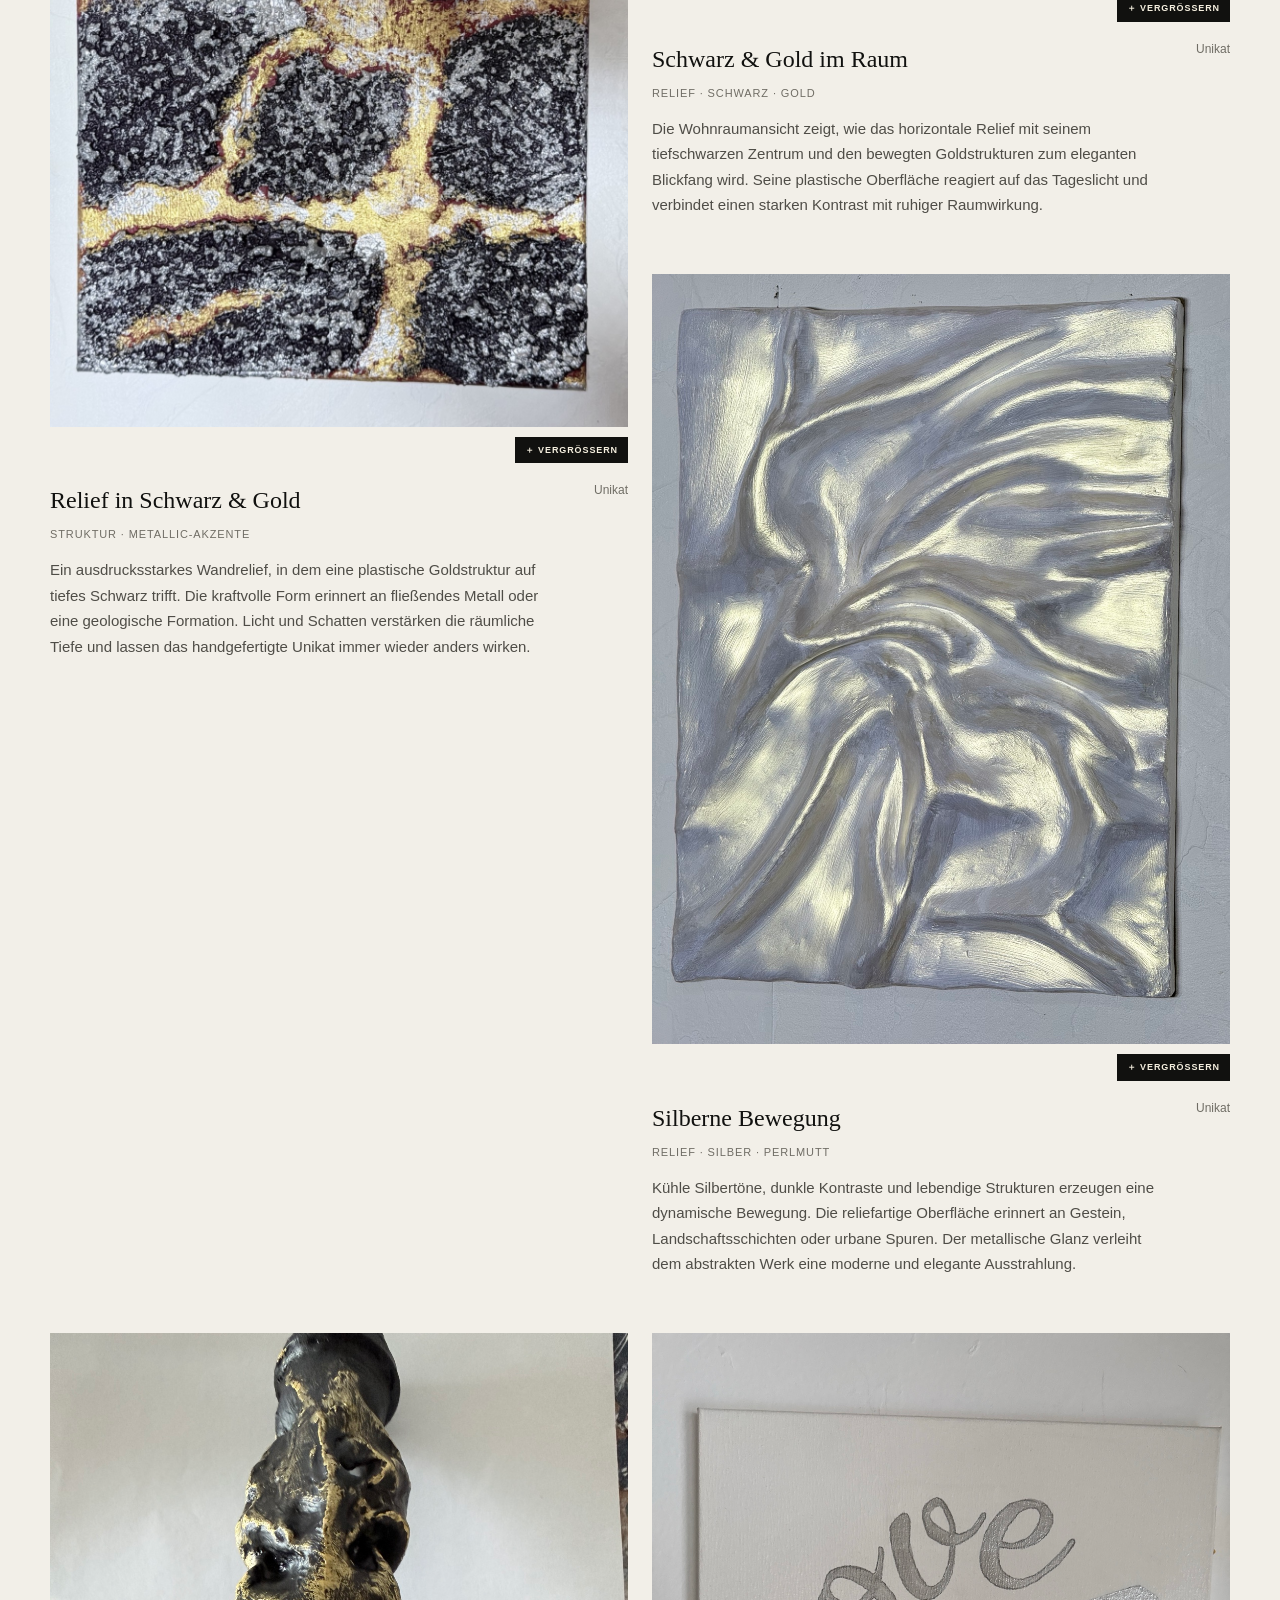
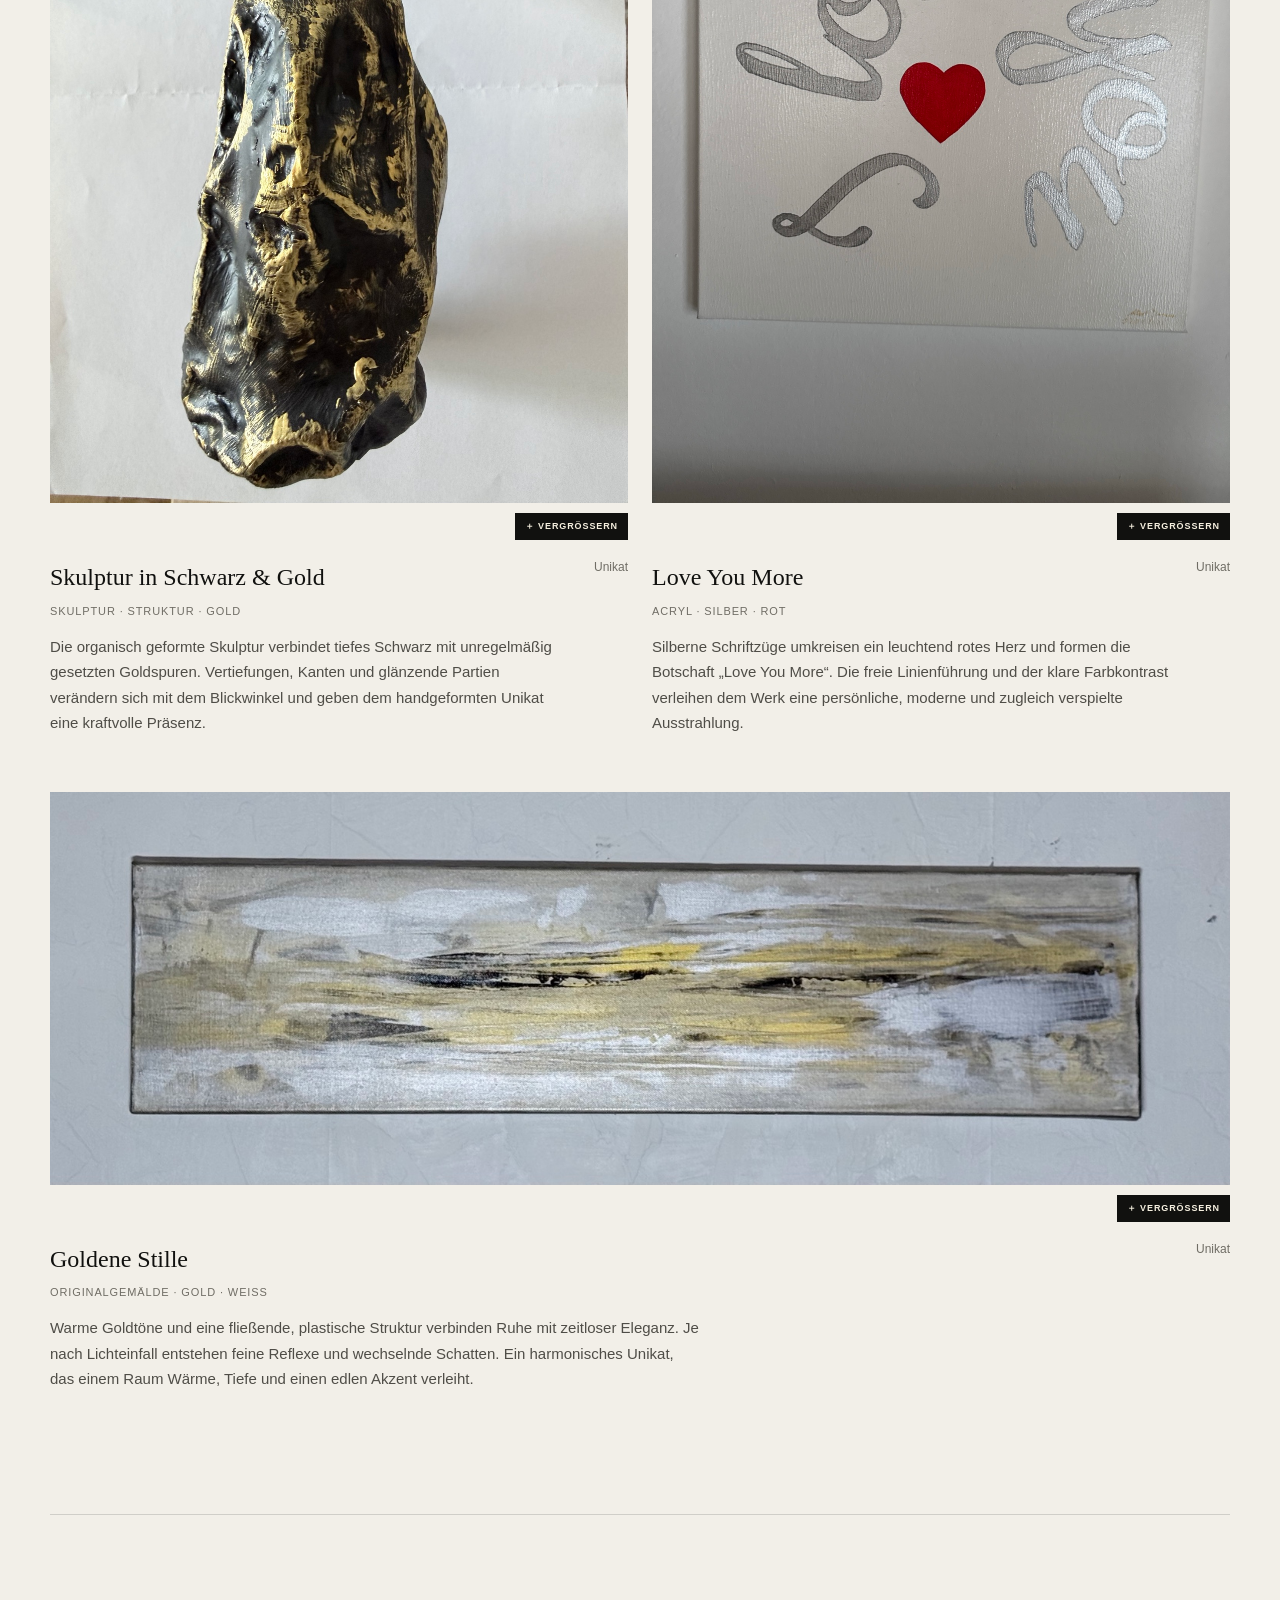
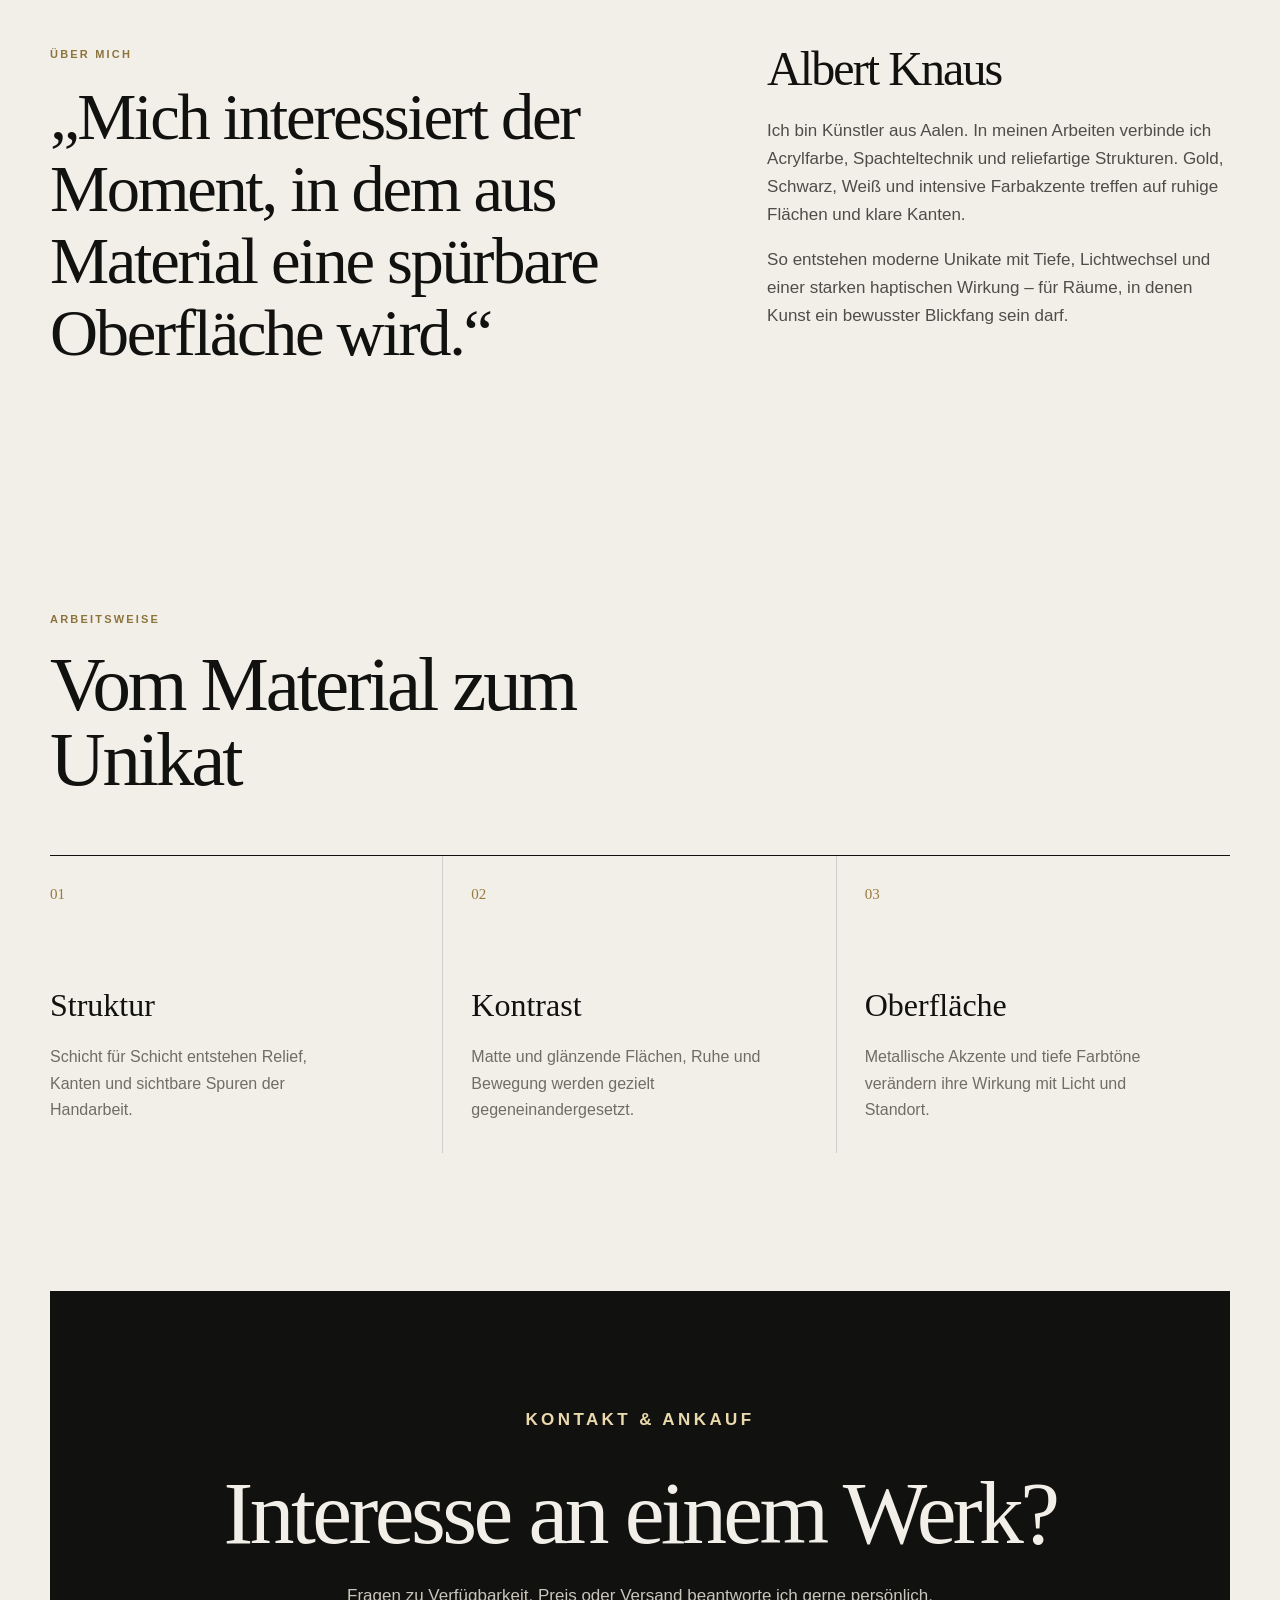
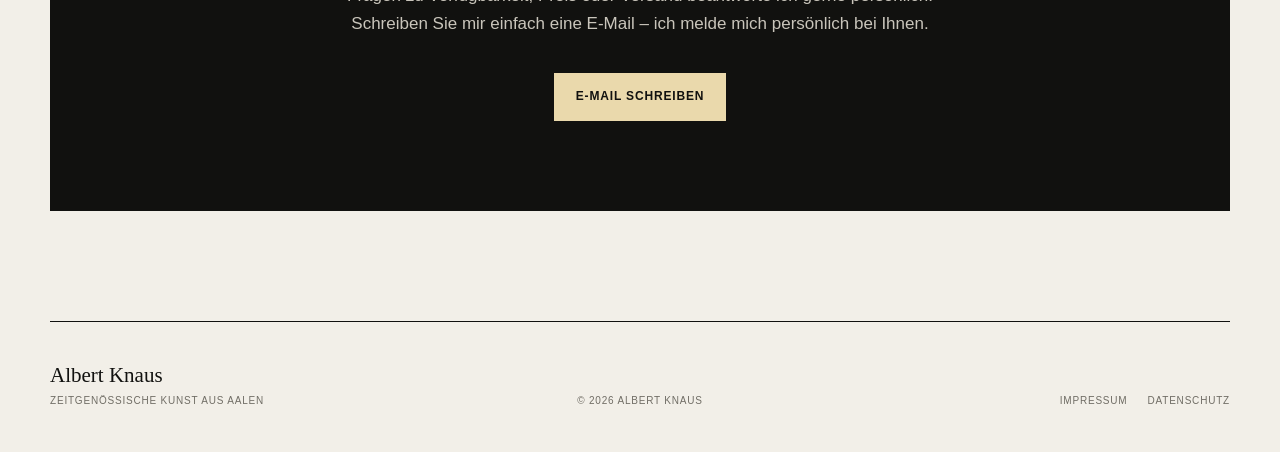
==== commit 10d4a484: "Drei Werkfotos statt Platzhaltern einsetzen" ====
--- a/index.html
+++ b/index.html
@@ -94,8 +94,8 @@
           <p class="eyebrow">Ausgewählte Arbeiten</p>
           <h2>Kunst mit eigener Oberfläche</h2>
           <p>
-            Jede Arbeit entsteht als Einzelstück. Die Werkfotos können anschließend direkt
-            durch die Originalaufnahmen ersetzt werden.
+            Jede Arbeit entsteht als handgefertigtes Einzelstück. Entdecken Sie Reliefs,
+            Skulpturen und Acrylbilder mit unverwechselbarer Oberfläche.
           </p>
         </div>
 
@@ -135,14 +135,36 @@
           </article>
 
           <article class="work-card reveal">
-            <div class="art-preview art-preview-blue" role="img" aria-label="Platzhalter für Acrylbild in Ultramarin">
-              <span class="art-surface"></span>
-              <span class="preview-note">Eigenes Werkfoto einsetzen</span>
-            </div>
-            <div class="work-meta">
-              <div><h3>Ultramarin</h3><p>Acryl · Spachteltechnik</p></div>
-              <span>Unikat</span>
-            </div>
+            <div
+              class="work-photo"
+              data-viewer-open
+              data-image-src="assets/schwarz-gold-im-raum.jpeg"
+              data-image-alt="Horizontales schwarz-goldenes Relief von Albert Knaus in einem modernen Wohnraum"
+              data-image-caption="Schwarz &amp; Gold im Raum"
+              role="button"
+              tabindex="0"
+              aria-label="Schwarz und Gold im Raum groß anzeigen"
+            >
+              <img
+                class="work-photo-image"
+                src="assets/schwarz-gold-im-raum.jpeg"
+                alt="Horizontales schwarz-goldenes Relief von Albert Knaus in einem modernen Wohnraum"
+                width="1206"
+                height="665"
+                loading="lazy"
+              />
+              <span class="work-photo-zoom" aria-hidden="true">＋ Vergrößern</span>
+            </div>
+            <div class="work-meta">
+              <div><h3>Schwarz &amp; Gold im Raum</h3><p>Relief · Schwarz · Gold</p></div>
+              <span>Unikat</span>
+            </div>
+            <p class="work-description">
+              Die Wohnraumansicht zeigt, wie das horizontale Relief mit seinem tiefschwarzen
+              Zentrum und den bewegten Goldstrukturen zum eleganten Blickfang wird. Seine
+              plastische Oberfläche reagiert auf das Tageslicht und verbindet einen starken
+              Kontrast mit ruhiger Raumwirkung.
+            </p>
           </article>
 
           <article class="work-card work-card-portrait reveal">
@@ -179,25 +201,67 @@
           </article>
 
           <article class="work-card reveal">
-            <div class="art-preview art-preview-flow" role="img" aria-label="Platzhalter für abstraktes Spachtelbild">
-              <span class="art-surface"></span>
-              <span class="preview-note">Eigenes Werkfoto einsetzen</span>
-            </div>
-            <div class="work-meta">
-              <div><h3>Deep Flow</h3><p>Acryl · Bewegung</p></div>
-              <span>80 × 30 cm</span>
-            </div>
+            <div
+              class="work-photo"
+              data-viewer-open
+              data-image-src="assets/skulptur-schwarz-gold.jpeg"
+              data-image-alt="Organisch geformte Skulptur von Albert Knaus in Schwarz mit goldenen Akzenten"
+              data-image-caption="Skulptur in Schwarz &amp; Gold"
+              role="button"
+              tabindex="0"
+              aria-label="Skulptur in Schwarz und Gold groß anzeigen"
+            >
+              <img
+                class="work-photo-image"
+                src="assets/skulptur-schwarz-gold.jpeg"
+                alt="Organisch geformte Skulptur von Albert Knaus in Schwarz mit goldenen Akzenten"
+                width="1152"
+                height="1536"
+                loading="lazy"
+              />
+              <span class="work-photo-zoom" aria-hidden="true">＋ Vergrößern</span>
+            </div>
+            <div class="work-meta">
+              <div><h3>Skulptur in Schwarz &amp; Gold</h3><p>Skulptur · Struktur · Gold</p></div>
+              <span>Unikat</span>
+            </div>
+            <p class="work-description">
+              Die organisch geformte Skulptur verbindet tiefes Schwarz mit unregelmäßig
+              gesetzten Goldspuren. Vertiefungen, Kanten und glänzende Partien verändern sich
+              mit dem Blickwinkel und geben dem handgeformten Unikat eine kraftvolle Präsenz.
+            </p>
           </article>
 
           <article class="work-card reveal">
-            <div class="art-preview art-preview-red" role="img" aria-label="Platzhalter für Arbeit mit Bordeauxrot">
-              <span class="art-surface"></span>
-              <span class="preview-note">Eigenes Werkfoto einsetzen</span>
-            </div>
-            <div class="work-meta">
-              <div><h3>Gegenbewegung</h3><p>Acryl · Struktur</p></div>
-              <span>20 × 50 cm</span>
-            </div>
+            <div
+              class="work-photo"
+              data-viewer-open
+              data-image-src="assets/love-you-more.jpeg"
+              data-image-alt="Weißes Acrylbild von Albert Knaus mit silbernem Schriftzug Love You More und rotem Herz"
+              data-image-caption="Love You More"
+              role="button"
+              tabindex="0"
+              aria-label="Love You More groß anzeigen"
+            >
+              <img
+                class="work-photo-image"
+                src="assets/love-you-more.jpeg"
+                alt="Weißes Acrylbild von Albert Knaus mit silbernem Schriftzug Love You More und rotem Herz"
+                width="1152"
+                height="1536"
+                loading="lazy"
+              />
+              <span class="work-photo-zoom" aria-hidden="true">＋ Vergrößern</span>
+            </div>
+            <div class="work-meta">
+              <div><h3>Love You More</h3><p>Acryl · Silber · Rot</p></div>
+              <span>Unikat</span>
+            </div>
+            <p class="work-description">
+              Silberne Schriftzüge umkreisen ein leuchtend rotes Herz und formen die Botschaft
+              „Love You More“. Die freie Linienführung und der klare Farbkontrast verleihen dem
+              Werk eine persönliche, moderne und zugleich verspielte Ausstrahlung.
+            </p>
           </article>
 
           <article class="work-card work-card-wide reveal">
--- a/styles.css
+++ b/styles.css
@@ -278,6 +278,14 @@
 .work-meta h3 { margin: 0; font-family: var(--serif); font-size: 24px; font-weight: 400; }
 .work-meta p { margin: 4px 0 0; color: var(--muted); font-size: 11px; letter-spacing: .08em; text-transform: uppercase; }
 .work-meta > span { flex: 0 0 auto; color: var(--muted); font-size: 12px; }
+.work-description {
+  max-width: 62ch;
+  margin: 14px 0 0;
+  color: #4f4d47;
+  font-size: 15px;
+  line-height: 1.7;
+}
+.work-card-wide .work-description { max-width: 78ch; }
 
 .about { display: grid; grid-template-columns: 1.12fr .88fr; gap: clamp(50px, 10vw, 150px); padding-block: 130px; border-top: 1px solid var(--line); }
 .about blockquote { max-width: 700px; margin: 0; font-family: var(--serif); font-size: clamp(42px, 5.2vw, 72px); line-height: 1.08; letter-spacing: -.035em; }
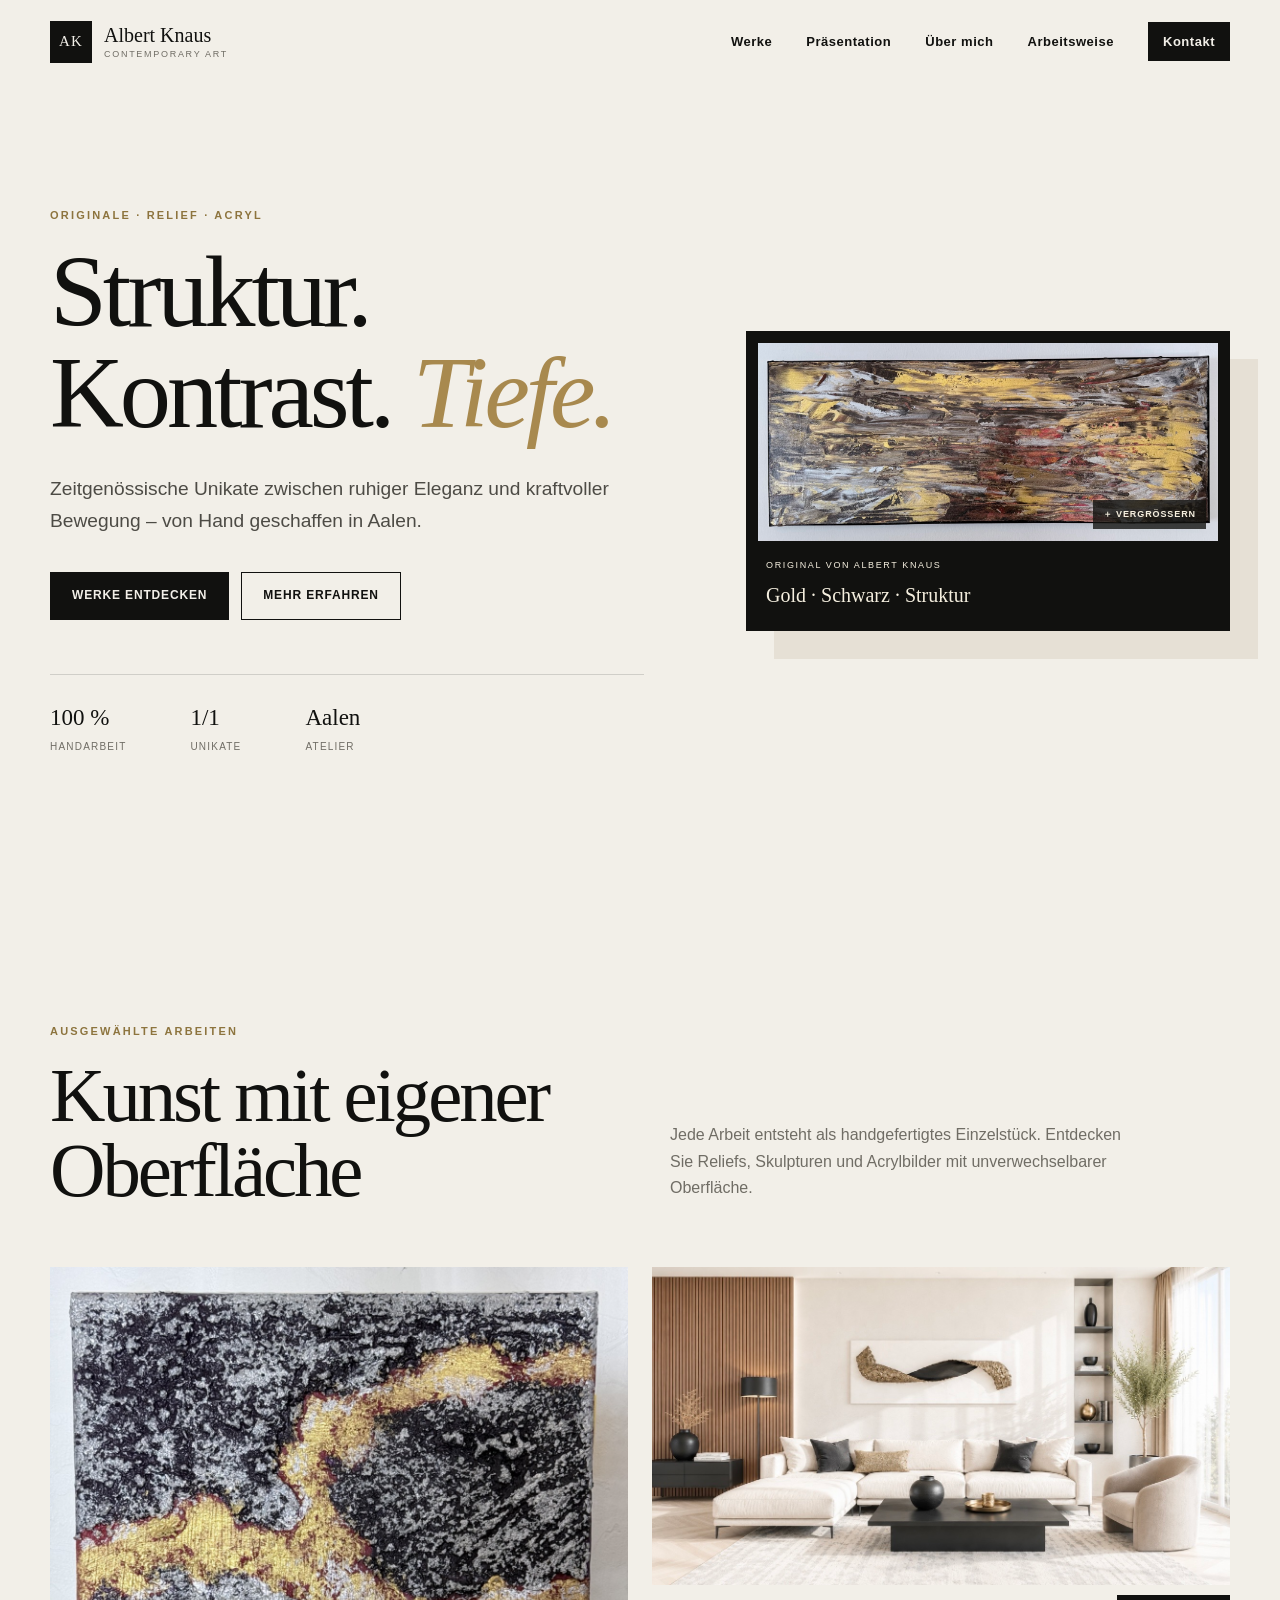
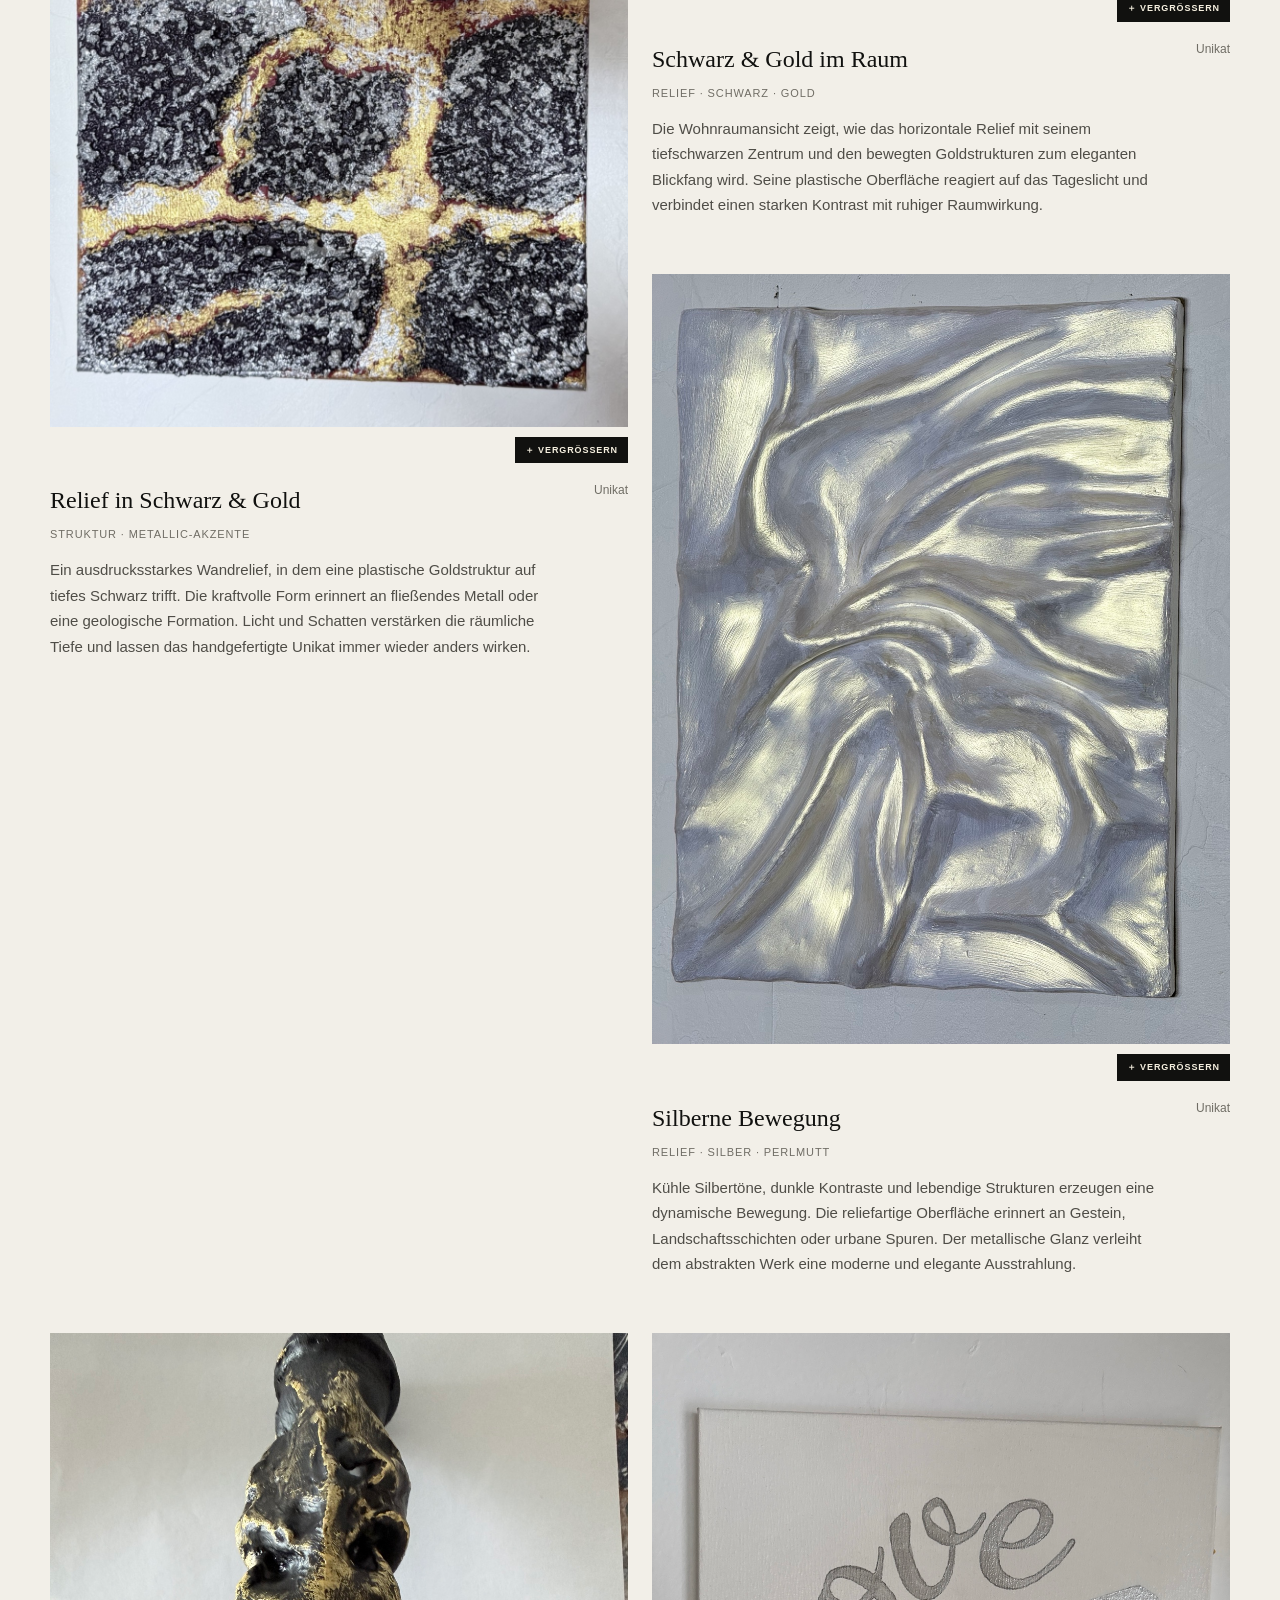
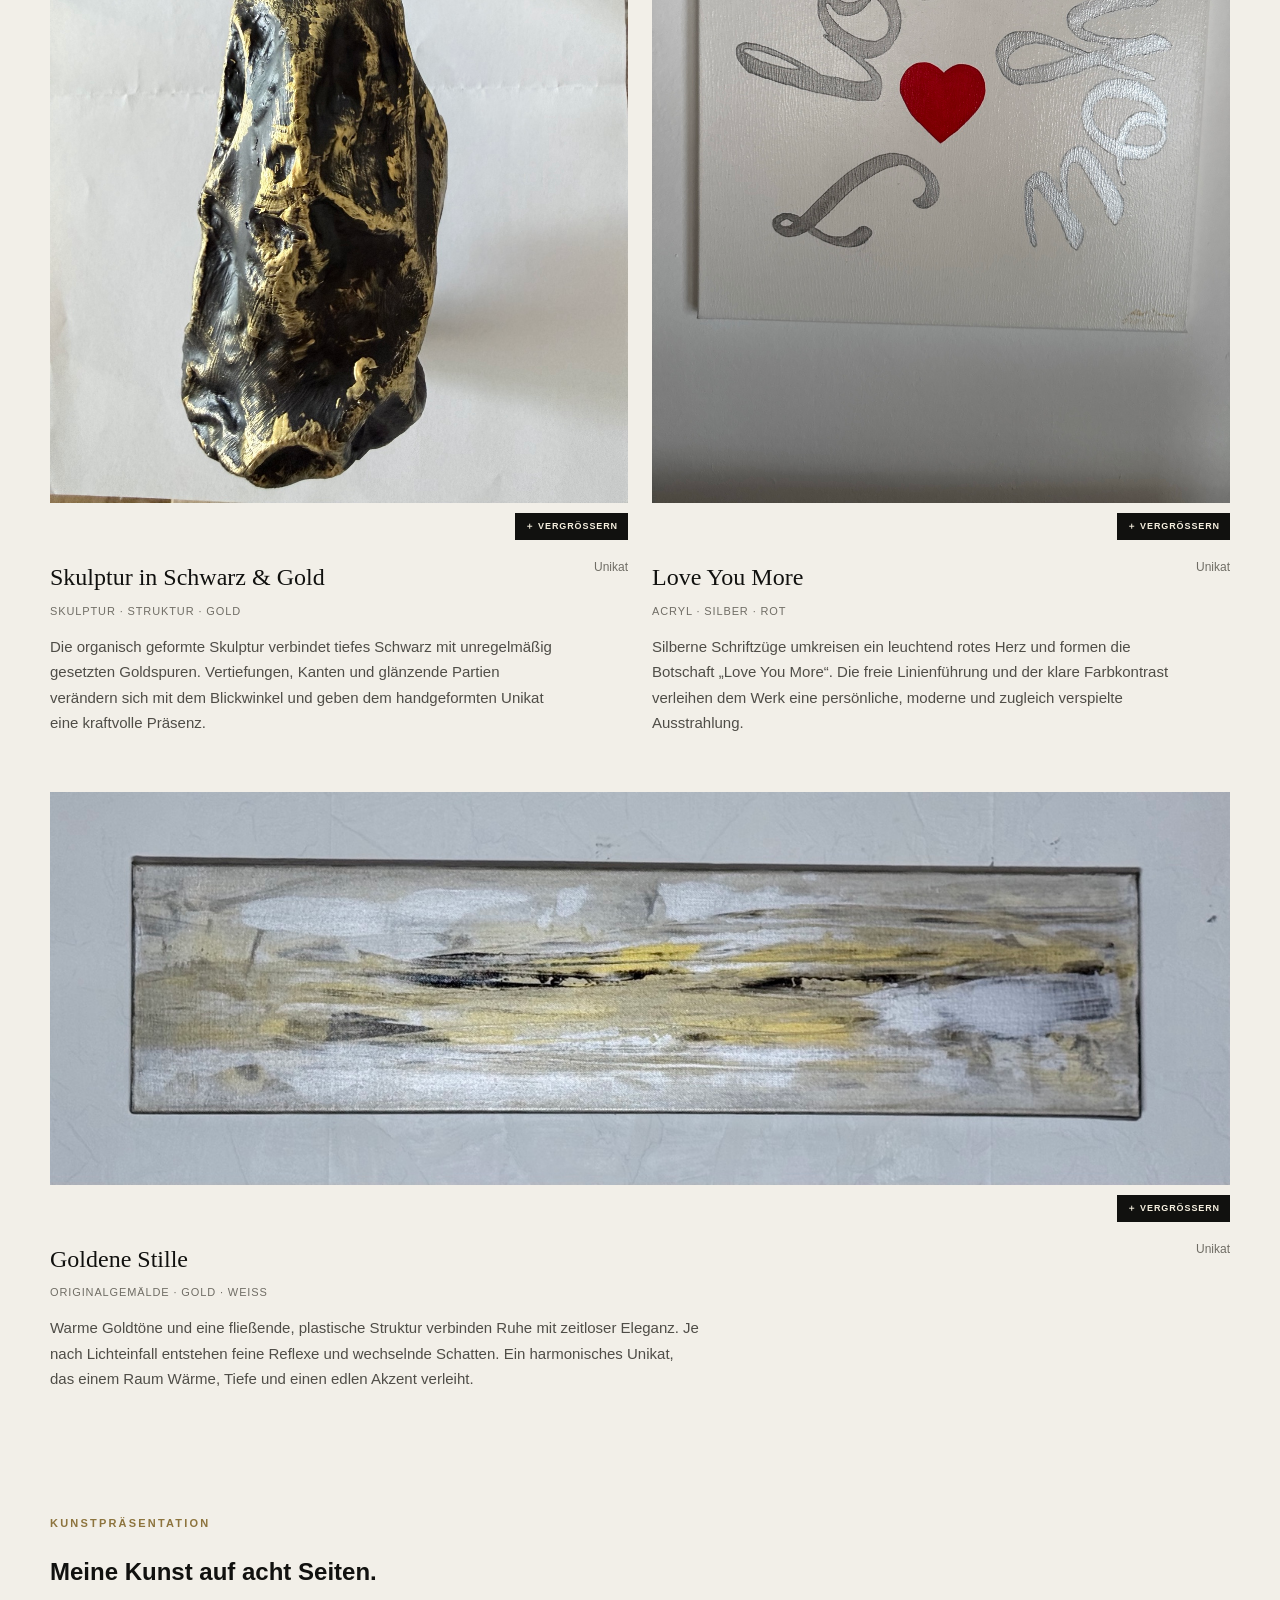
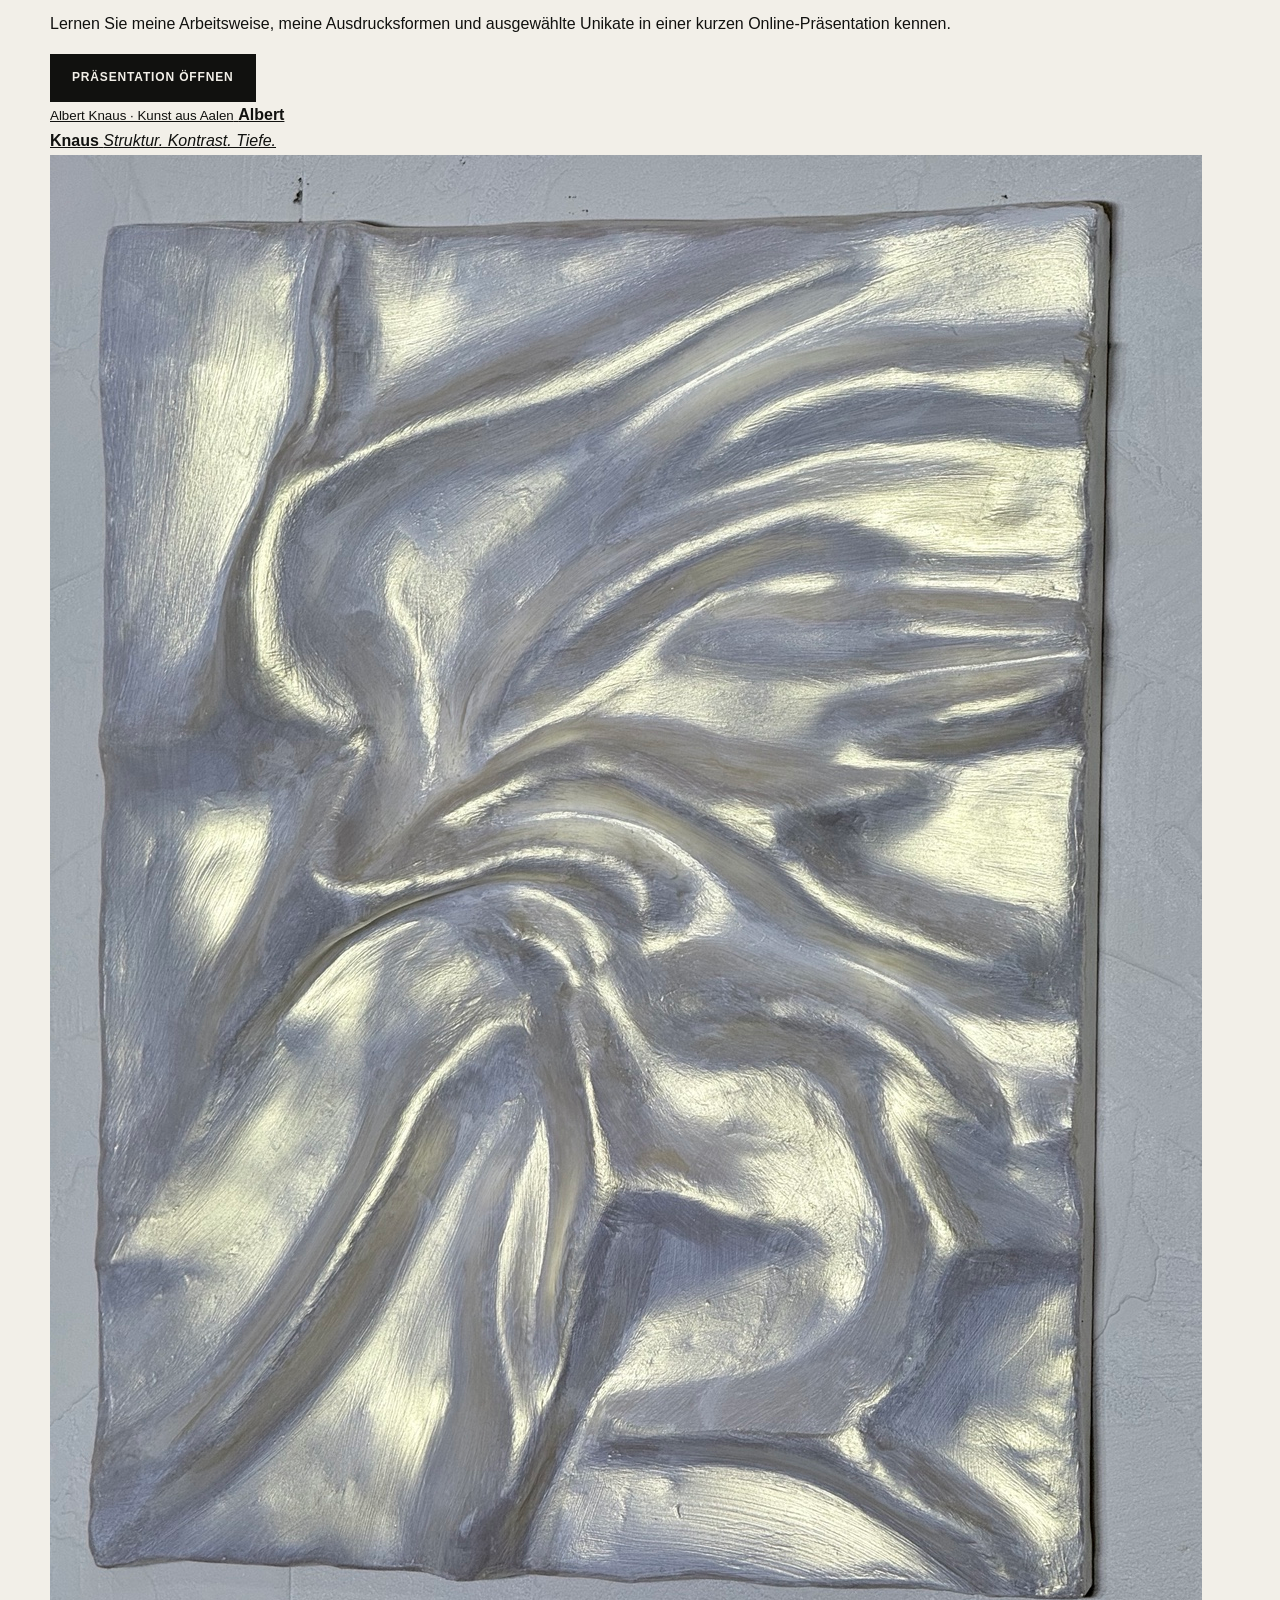
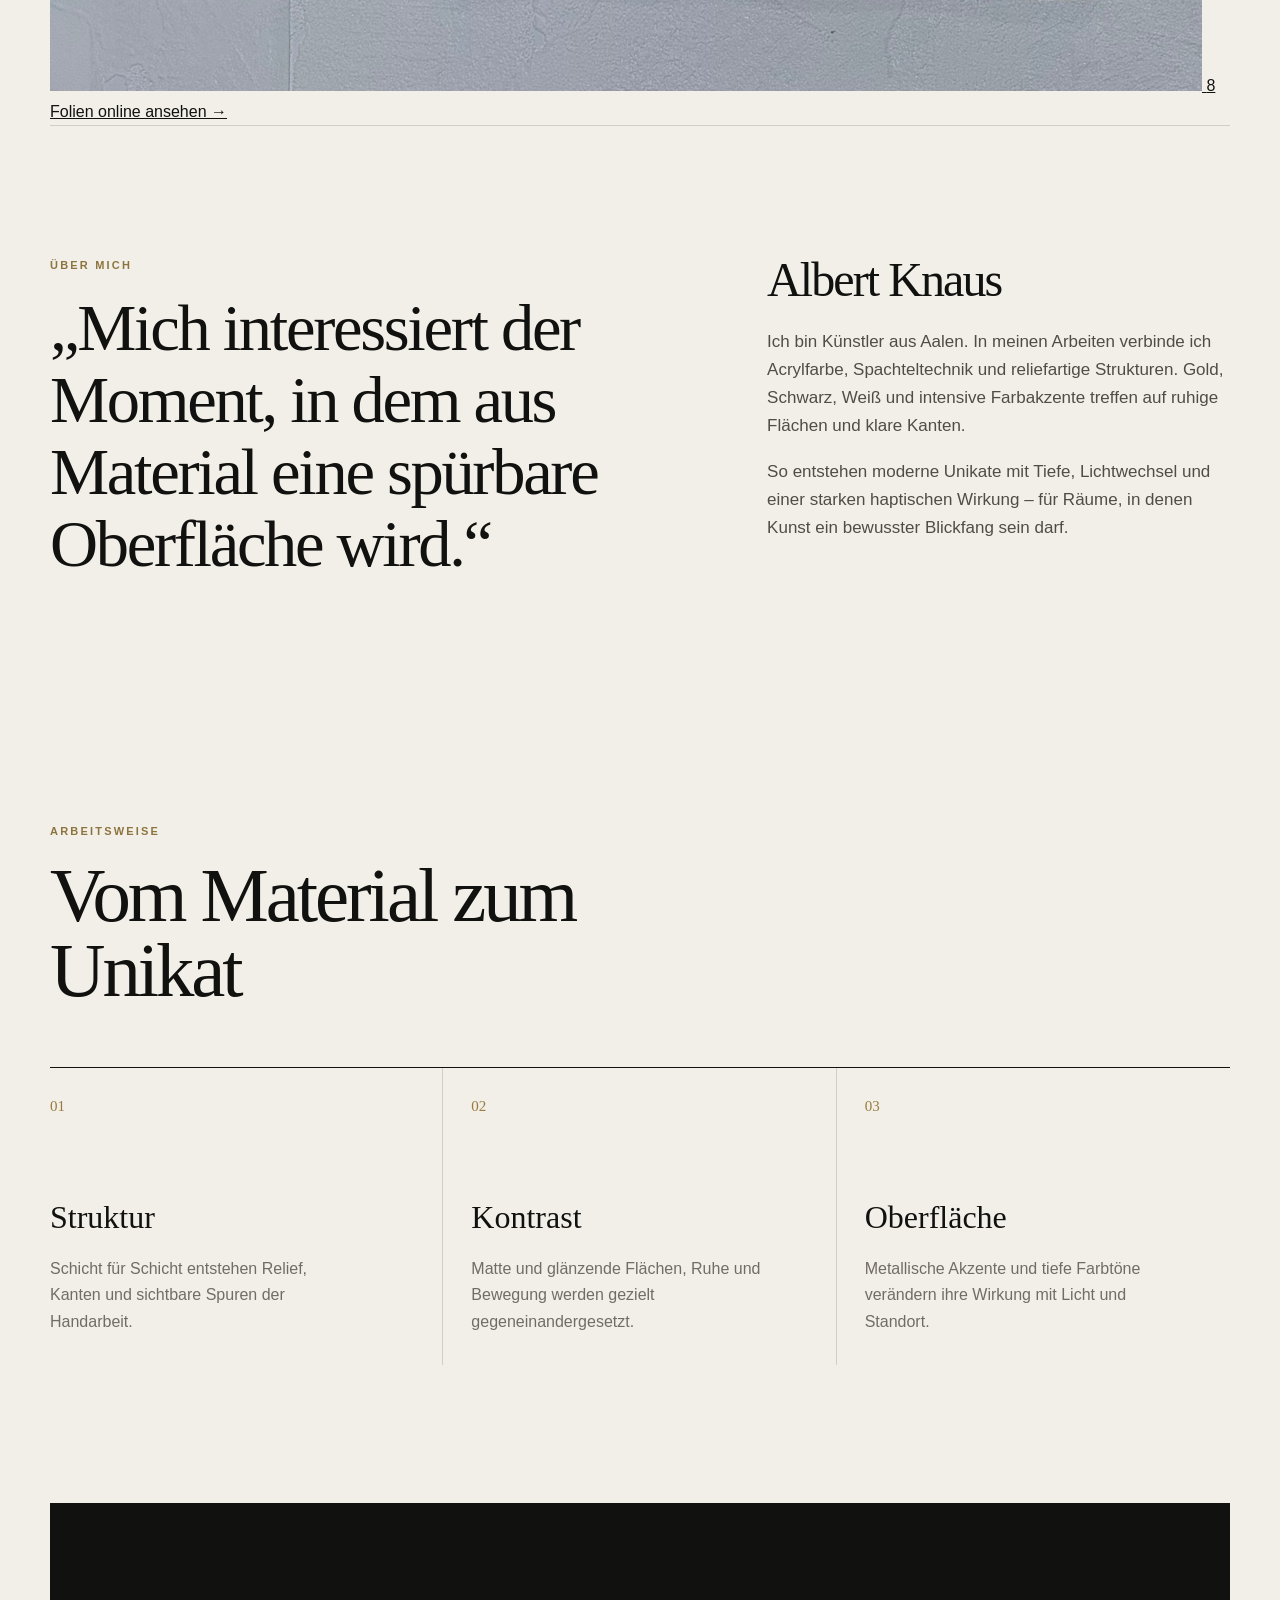
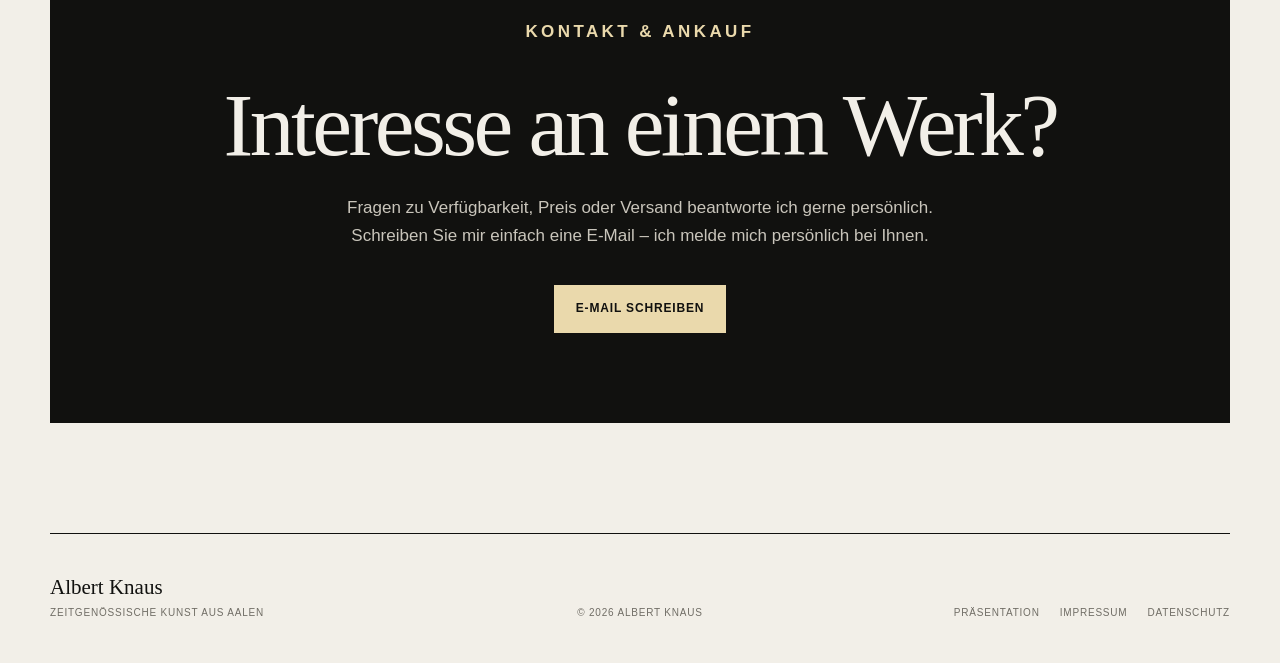
==== commit a7941597: "Kunstpräsentation auf der Startseite verlinken" ====
--- a/index.html
+++ b/index.html
@@ -9,7 +9,7 @@
     />
     <meta name="theme-color" content="#11110f" />
     <title>Albert Knaus | Zeitgenössische Kunst</title>
-    <link rel="stylesheet" href="styles.css?v=20260716-8" />
+    <link rel="stylesheet" href="styles.css?v=20260722-1" />
     <script defer src="script.js?v=20260716-7"></script>
   </head>
 
@@ -38,6 +38,7 @@
 
       <nav id="main-navigation" class="main-navigation" aria-label="Hauptnavigation" data-menu>
         <a href="#werke">Werke</a>
+        <a href="praesentation.html">Präsentation</a>
         <a href="#ueber-mich">Über mich</a>
         <a href="#arbeitsweise">Arbeitsweise</a>
         <a class="nav-contact" href="#kontakt">Kontakt</a>
@@ -299,6 +300,36 @@
         </div>
       </section>
 
+      <section class="presentation-feature section-shell reveal" aria-labelledby="praesentation-titel">
+        <div class="presentation-feature-copy">
+          <p class="eyebrow">Kunstpräsentation</p>
+          <h2 id="praesentation-titel">Meine Kunst auf acht Seiten.</h2>
+          <p>
+            Lernen Sie meine Arbeitsweise, meine Ausdrucksformen und ausgewählte Unikate
+            in einer kurzen Online-Präsentation kennen.
+          </p>
+          <a class="button button-primary" href="praesentation.html">Präsentation öffnen</a>
+        </div>
+
+        <a
+          class="presentation-teaser"
+          href="praesentation.html"
+          aria-label="Online-Kunstpräsentation von Albert Knaus mit acht Folien öffnen"
+        >
+          <span class="presentation-teaser-slide">
+            <span class="presentation-teaser-copy">
+              <small>Albert Knaus · Kunst aus Aalen</small>
+              <strong>Albert<br />Knaus</strong>
+              <em>Struktur. Kontrast. Tiefe.</em>
+            </span>
+            <span class="presentation-teaser-art">
+              <img src="assets/silberne-bewegung.jpeg" alt="" loading="lazy" />
+            </span>
+          </span>
+          <span class="presentation-teaser-link">8 Folien online ansehen <b aria-hidden="true">→</b></span>
+        </a>
+      </section>
+
       <section id="ueber-mich" class="about section-shell">
         <div class="about-statement reveal">
           <p class="eyebrow">Über mich</p>
@@ -359,7 +390,7 @@
     <footer class="site-footer section-shell">
       <div><strong>Albert Knaus</strong><span>Zeitgenössische Kunst aus Aalen</span></div>
       <p>© <span data-year></span> Albert Knaus</p>
-      <div class="footer-links"><a href="impressum.html">Impressum</a><a href="datenschutz.html">Datenschutz</a></div>
+      <div class="footer-links"><a href="praesentation.html">Präsentation</a><a href="impressum.html">Impressum</a><a href="datenschutz.html">Datenschutz</a></div>
     </footer>
 
     <div
